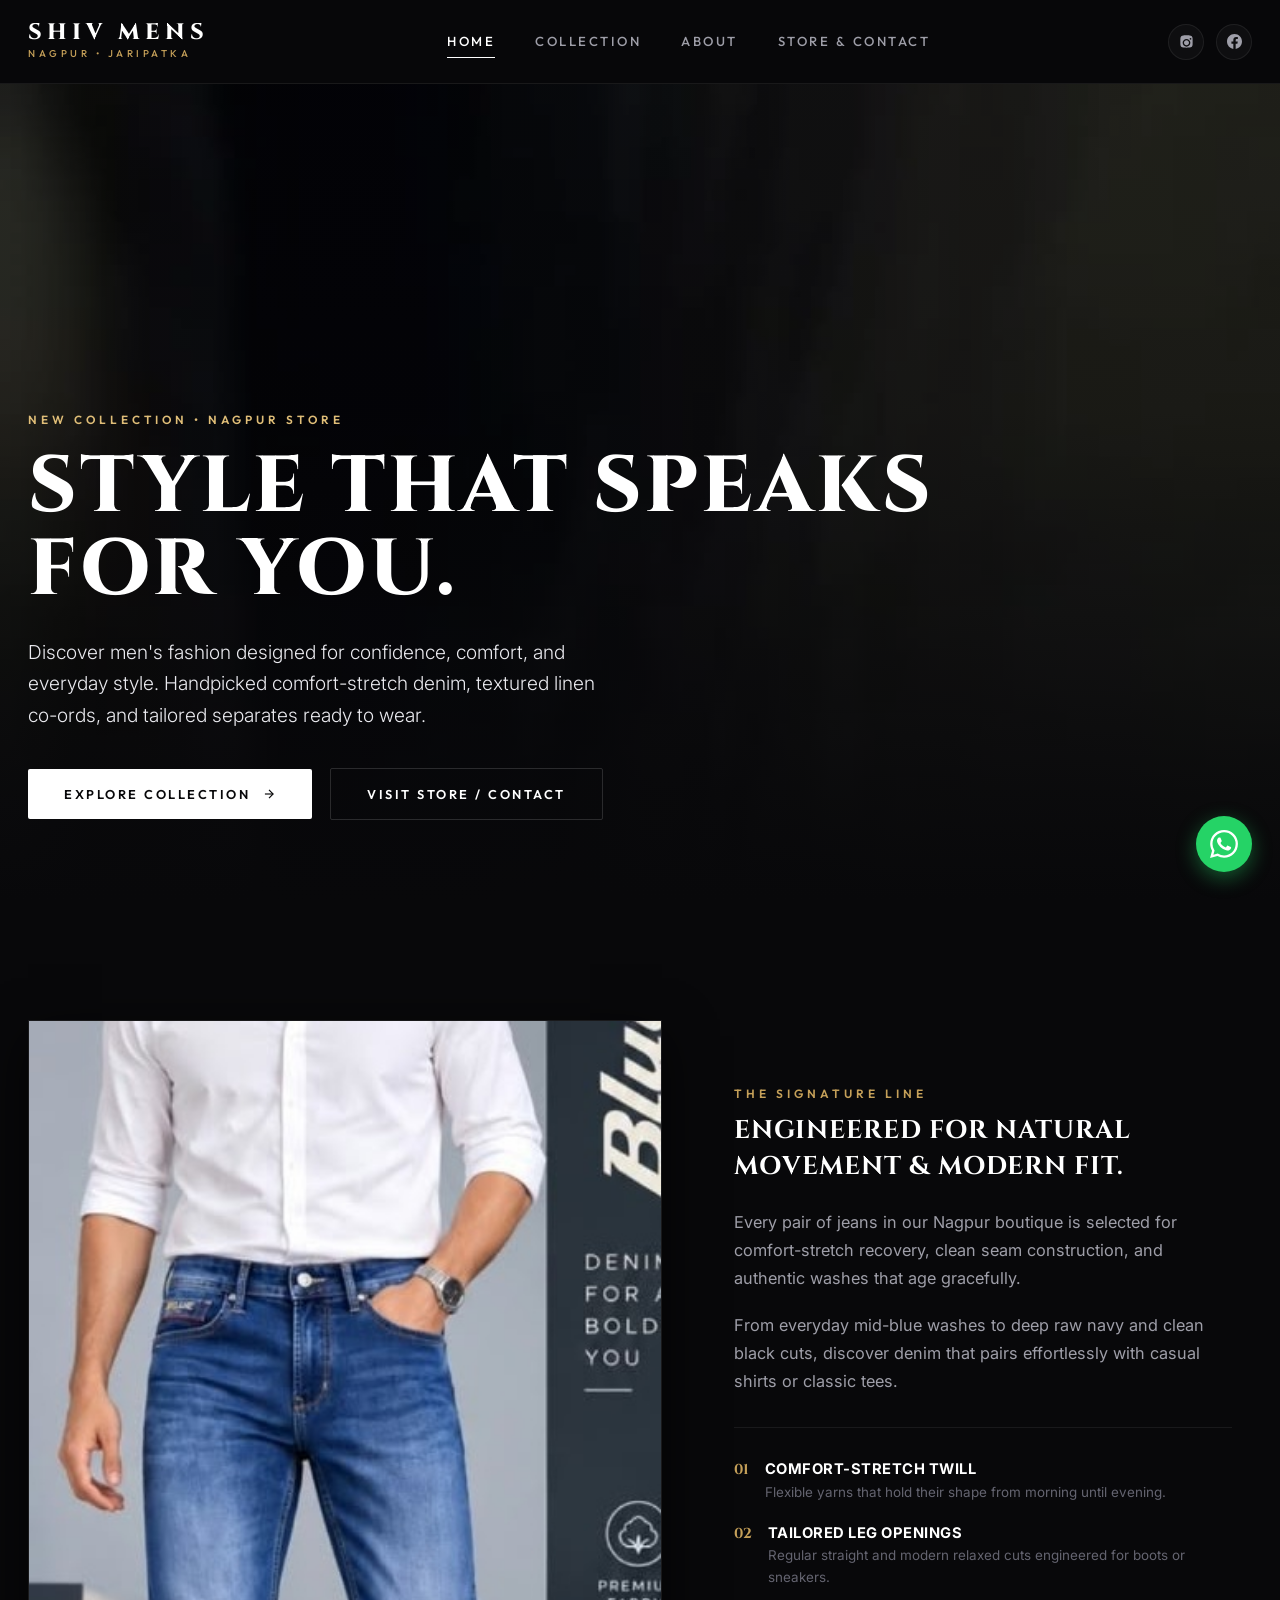
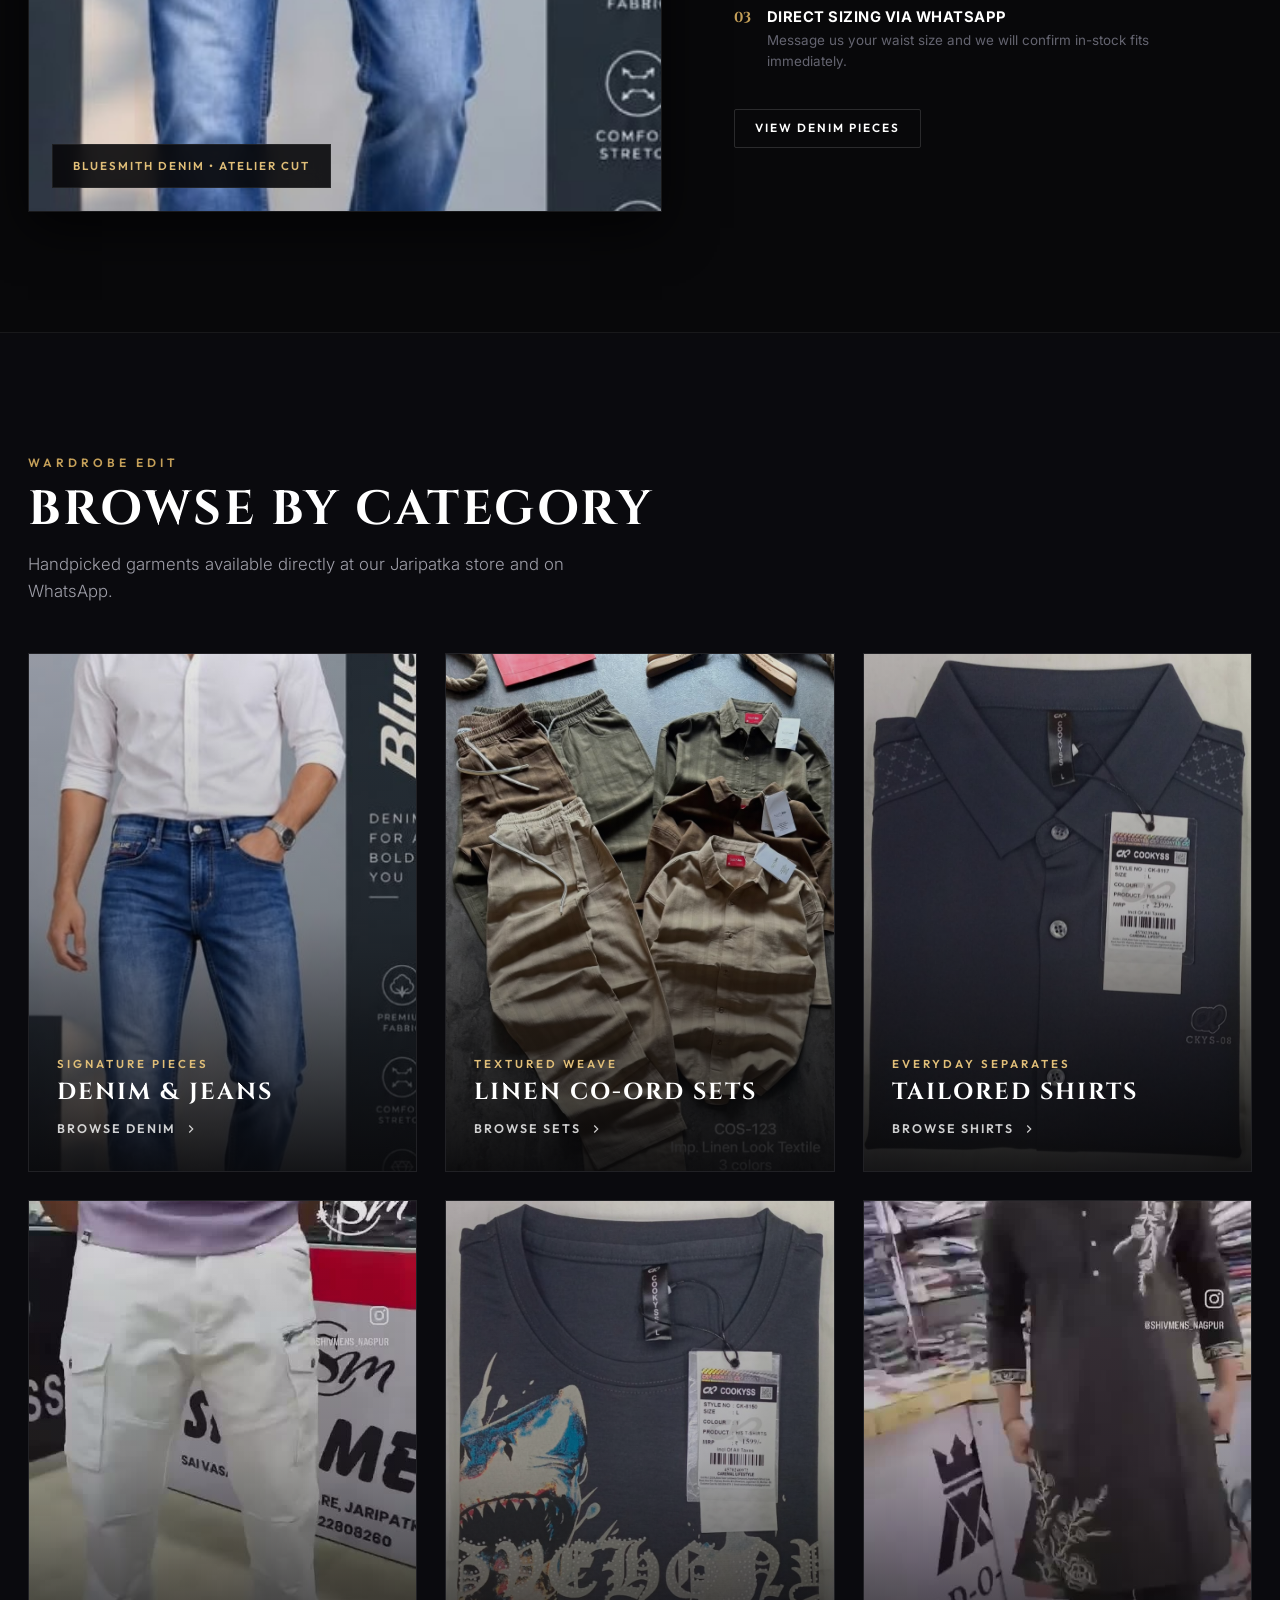
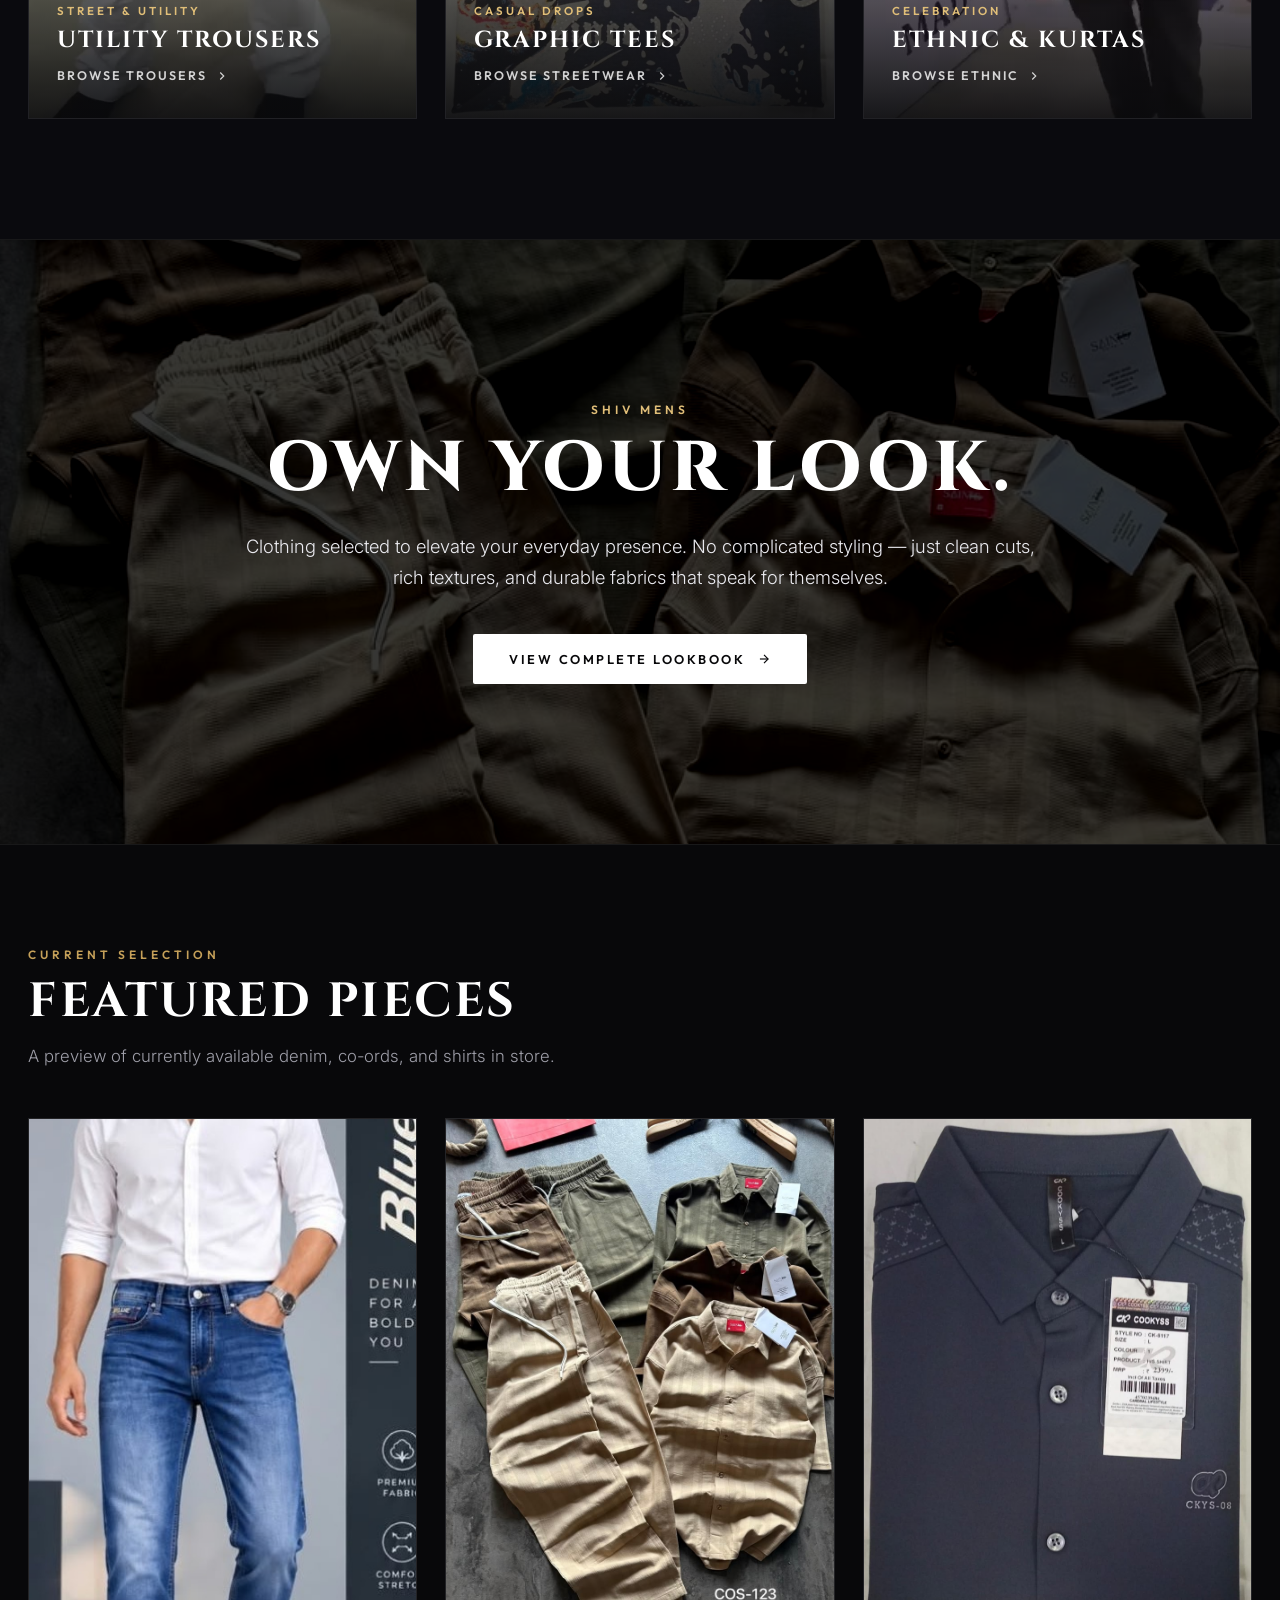
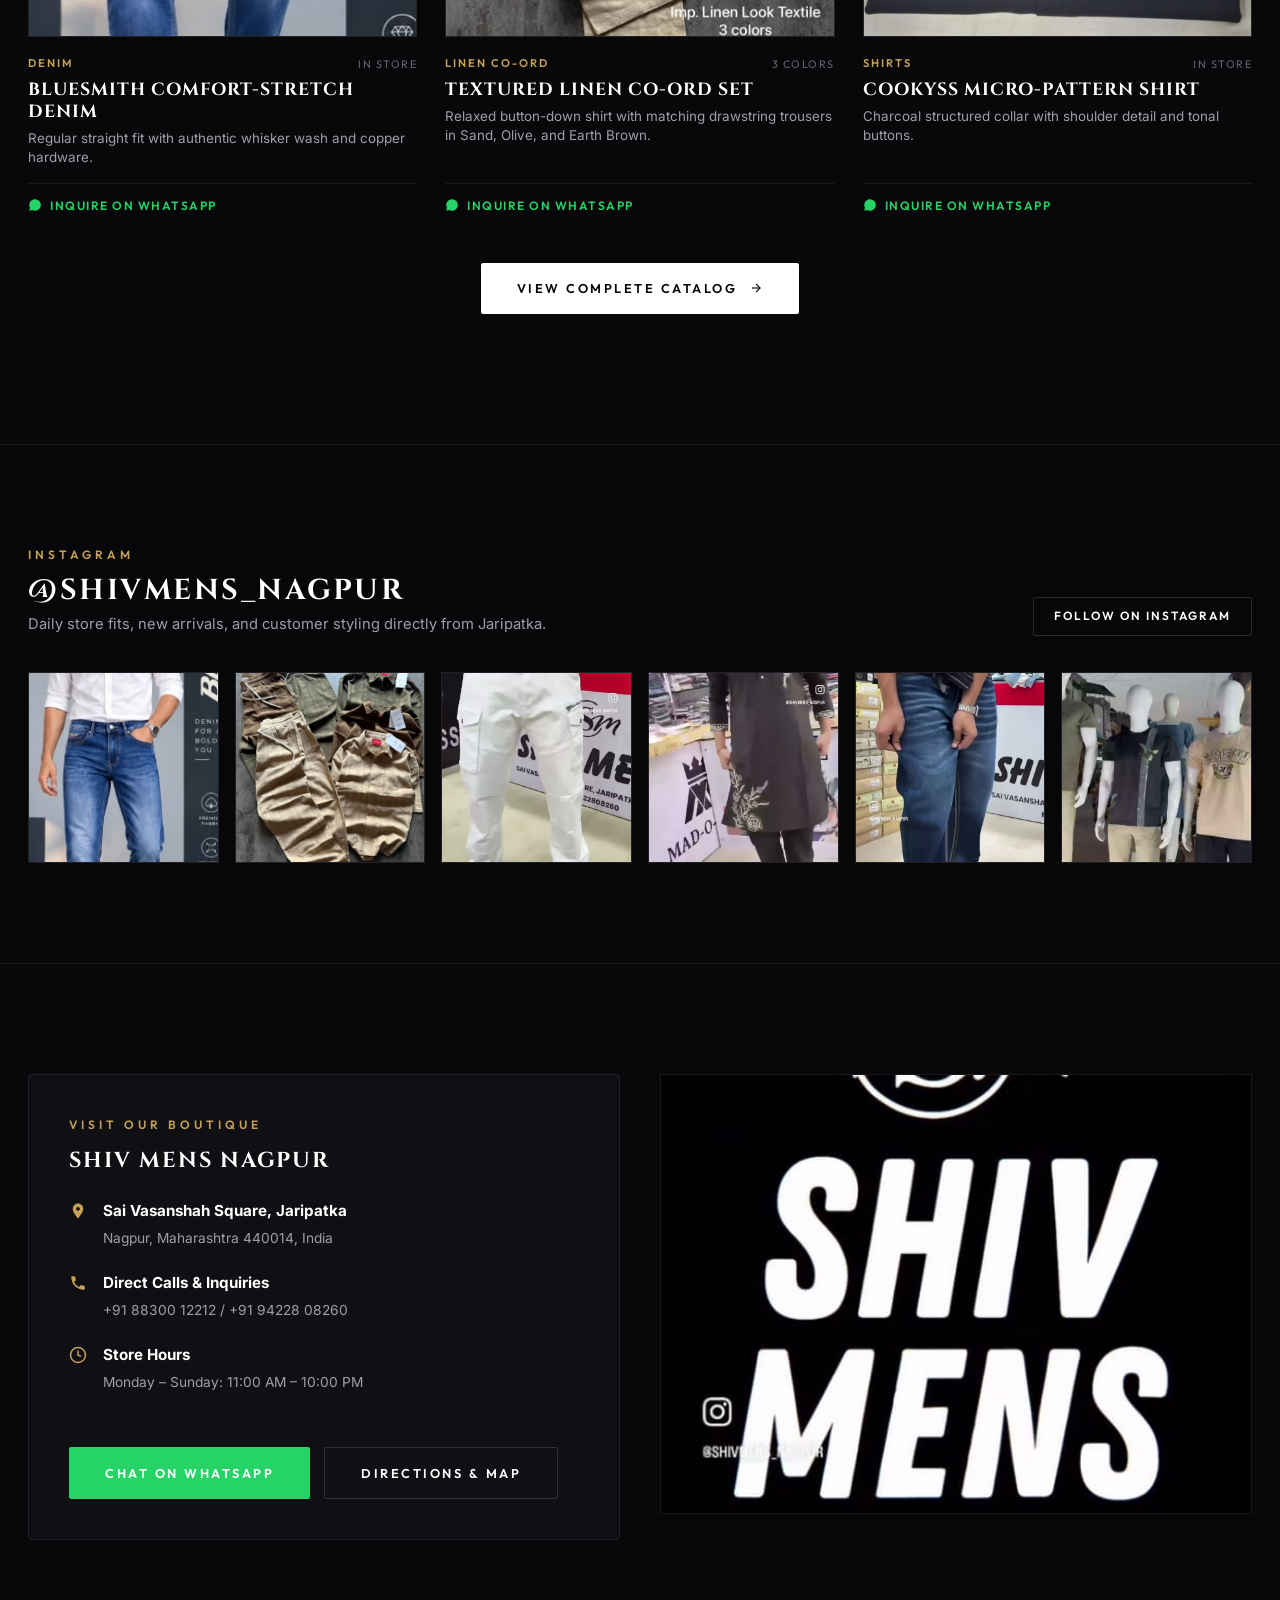
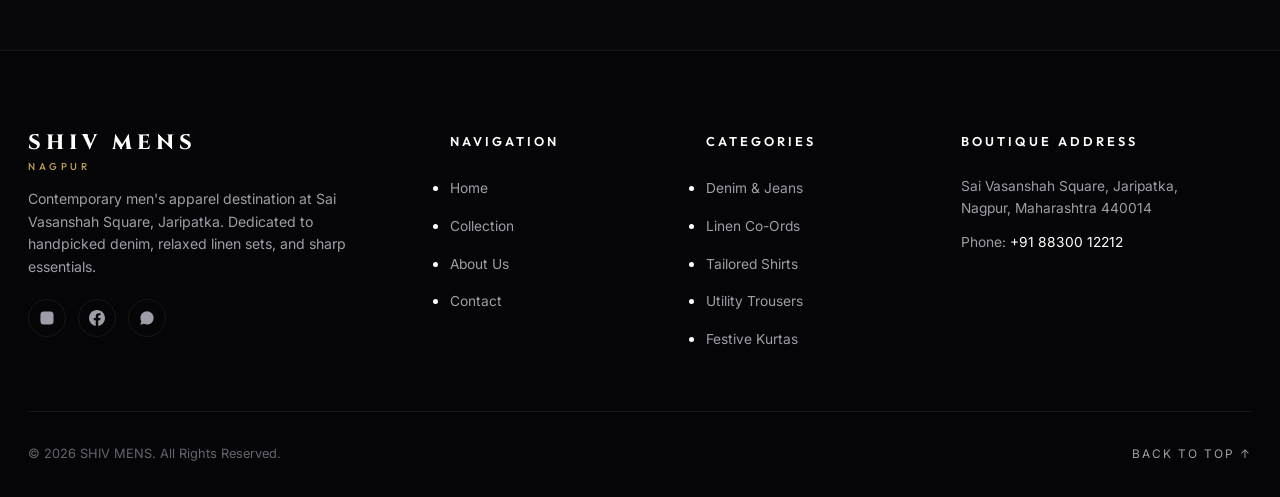
==== index.html @ e9992059 "feat: complete production website for SHIV MENS with clean responsive layout and media assets" ====
<!DOCTYPE html>
<html lang="en">
<head>
  <meta charset="UTF-8">
  <meta name="viewport" content="width=device-width, initial-scale=1.0">
  <title>SHIV MENS — Men's Fashion & Denim | Nagpur</title>
  <meta name="description" content="Contemporary men's fashion boutique in Nagpur. Premium stretch denim, imported linen co-ords, tailored shirts, and festive wear. Located at Sai Vasanshah Square, Jaripatka.">
  
  <meta property="og:type" content="website">
  <meta property="og:title" content="SHIV MENS — Men's Fashion & Denim">
  <meta property="og:description" content="Contemporary men's fashion in Nagpur. Handpicked denim, linen sets, and shirts.">
  <meta property="og:image" content="assets/images/editorial/denim-poster-classic.jpg">
  
  <link rel="icon" type="image/svg+xml" href="assets/brand/favicon.svg">
  <link rel="stylesheet" href="css/style.css">
  <link rel="stylesheet" href="css/responsive.css">
</head>
<body>

  <!-- Sticky Header (Announcement Bar Removed) -->
  <header class="site-header" id="siteHeader">
    <div class="container nav-wrapper">
      
      <!-- Brand Wordmark -->
      <a href="index.html" class="brand-logo" aria-label="SHIV MENS Homepage">
        <span class="brand-name">SHIV MENS</span>
        <span class="brand-sub">NAGPUR • JARIPATKA</span>
      </a>

      <!-- Desktop Navigation -->
      <nav class="main-nav" aria-label="Primary Navigation">
        <a href="index.html" class="nav-link active">Home</a>
        <a href="collection.html" class="nav-link">Collection</a>
        <a href="about.html" class="nav-link">About</a>
        <a href="contact.html" class="nav-link">Store & Contact</a>
      </nav>

      <!-- Header Actions (Social Icons) -->
      <div class="header-actions">
        <a href="https://www.instagram.com/shivmens_nagpur" target="_blank" rel="noopener noreferrer" class="header-social-icon js-instagram-link" aria-label="Instagram" title="Instagram">
          <svg viewBox="0 0 24 24" fill="currentColor"><path d="M12 2.163c3.204 0 3.584.012 4.85.07 3.252.148 4.771 1.691 4.919 4.919.058 1.265.069 1.645.069 4.849 0 3.205-.012 3.584-.069 4.849-.149 3.225-1.664 4.771-4.919 4.919-1.266.058-1.644.07-4.85.07-3.204 0-3.584-.012-4.849-.07-3.26-.149-4.771-1.699-4.919-4.92-.058-1.265-.07-1.644-.07-4.849 0-3.204.013-3.583.07-4.849.149-3.227 1.664-4.771 4.919-4.919 1.266-.057 1.645-.069 4.849-.069zm0 5.838c-3.403 0-6.162 2.759-6.162 6.162s2.759 6.163 6.162 6.163 6.162-2.759 6.162-6.163c0-3.403-2.759-6.162-6.162-6.162zm0 10.162c-2.209 0-4-1.79-4-4 0-2.209 1.791-4 4-4s4 1.791 4 4c0 2.21-1.791 4-4 4zm6.406-11.845c-.796 0-1.441.645-1.441 1.44s.645 1.44 1.441 1.44c.795 0 1.439-.645 1.439-1.44s-.644-1.44-1.439-1.44z"/></svg>
        </a>
        <a href="https://www.facebook.com/shivmens_nagpur" target="_blank" rel="noopener noreferrer" class="header-social-icon js-facebook-link" aria-label="Facebook" title="Facebook">
          <svg viewBox="0 0 24 24" fill="currentColor"><path d="M24 12.073c0-6.627-5.373-12-12-12s-12 5.373-12 12c0 5.99 4.388 10.954 10.125 11.854v-8.385H7.078v-3.47h3.047V9.43c0-3.007 1.792-4.669 4.533-4.669 1.312 0 2.686.235 2.686.235v2.953H15.83c-1.491 0-1.956.925-1.956 1.874v2.25h3.328l-.532 3.47h-2.796v8.385C19.612 23.027 24 18.062 24 12.073z"/></svg>
        </a>

        <!-- Mobile Menu Button -->
        <button class="mobile-nav-toggle" aria-label="Open Navigation">
          <svg viewBox="0 0 24 24" fill="none" stroke="currentColor" stroke-width="2"><line x1="3" y1="12" x2="21" y2="12"></line><line x1="3" y1="6" x2="21" y2="6"></line><line x1="3" y1="18" x2="21" y2="18"></line></svg>
        </button>
      </div>

    </div>
  </header>

  <!-- Mobile Drawer -->
  <aside class="mobile-drawer" id="mobileDrawer">
    <div class="mobile-drawer-header">
      <div>
        <span class="brand-name" style="font-size: 1.25rem;">SHIV MENS</span>
        <span class="brand-sub" style="display: block; font-size: 0.6rem;">NAGPUR</span>
      </div>
      <button class="drawer-close-btn" aria-label="Close Navigation">
        <svg viewBox="0 0 24 24" fill="none" stroke="currentColor" stroke-width="2"><line x1="18" y1="6" x2="6" y2="18"></line><line x1="6" y1="6" x2="18" y2="18"></line></svg>
      </button>
    </div>
    <nav class="mobile-drawer-nav">
      <a href="index.html" class="mobile-nav-item active">Home</a>
      <a href="collection.html" class="mobile-nav-item">Collection</a>
      <a href="about.html" class="mobile-nav-item">About</a>
      <a href="contact.html" class="mobile-nav-item">Store & Contact</a>
    </nav>
    <div class="mobile-drawer-footer">
      <p><strong>Sai Vasanshah Square, Jaripatka</strong></p>
      <p>Nagpur, Maharashtra 440014</p>
      <p>Direct: +91 88300 12212</p>
    </div>
  </aside>
  <div class="drawer-backdrop"></div>

  <main id="mainContent">

    <!-- Hero Section -->
    <section class="hero-editorial" aria-label="Hero Showcase">
      <div class="hero-media-wrap">
        <video class="hero-video-elem" autoplay muted loop playsinline poster="assets/images/hero/hero-bg-poster.jpg">
          <source src="assets/videos/hero-bg.mp4" type="video/mp4">
        </video>
        <div class="hero-scrim"></div>
      </div>

      <div class="container hero-editorial-body">
        <span class="hero-season-tag">NEW COLLECTION • NAGPUR STORE</span>
        <h1 class="hero-main-title">
          STYLE THAT SPEAKS FOR YOU.
        </h1>
        <p class="hero-description">
          Discover men's fashion designed for confidence, comfort, and everyday style. Handpicked comfort-stretch denim, textured linen co-ords, and tailored separates ready to wear.
        </p>

        <div class="hero-actions-row">
          <a href="collection.html" class="btn btn-solid">
            <span>EXPLORE COLLECTION</span>
            <svg viewBox="0 0 24 24" fill="none" stroke="currentColor" stroke-width="2" style="width: 14px; height: 14px;"><line x1="5" y1="12" x2="19" y2="12"></line><polyline points="12 5 19 12 12 19"></polyline></svg>
          </a>
          <a href="contact.html" class="btn btn-outline">
            <span>VISIT STORE / CONTACT</span>
          </a>
        </div>
      </div>
    </section>

    <!-- Editorial Spread: The Linen & Denim Edit -->
    <section class="editorial-spread" aria-label="Editorial Showcase">
      <div class="container">
        <div class="spread-layout">
          
          <div class="spread-image-group">
            <img src="assets/images/hero/hero-model-denim.jpg" alt="Bluesmith Washed Denim Model Shoot" class="spread-main-img" loading="lazy">
            <div class="spread-float-label">
              BLUESMITH DENIM • ATELIER CUT
            </div>
          </div>

          <div class="spread-content">
            <span class="eyebrow">THE SIGNATURE LINE</span>
            <h2 class="spread-quote">
              ENGINEERED FOR NATURAL MOVEMENT & MODERN FIT.
            </h2>
            <p class="spread-text">
              Every pair of jeans in our Nagpur boutique is selected for comfort-stretch recovery, clean seam construction, and authentic washes that age gracefully.
            </p>
            <p class="spread-text">
              From everyday mid-blue washes to deep raw navy and clean black cuts, discover denim that pairs effortlessly with casual shirts or classic tees.
            </p>

            <div class="spread-specs-list">
              <div class="spread-spec">
                <span class="spec-no">01</span>
                <div class="spec-info">
                  <strong>COMFORT-STRETCH TWILL</strong>
                  <p>Flexible yarns that hold their shape from morning until evening.</p>
                </div>
              </div>
              <div class="spread-spec">
                <span class="spec-no">02</span>
                <div class="spec-info">
                  <strong>TAILORED LEG OPENINGS</strong>
                  <p>Regular straight and modern relaxed cuts engineered for boots or sneakers.</p>
                </div>
              </div>
              <div class="spread-spec">
                <span class="spec-no">03</span>
                <div class="spec-info">
                  <strong>DIRECT SIZING VIA WHATSAPP</strong>
                  <p>Message us your waist size and we will confirm in-stock fits immediately.</p>
                </div>
              </div>
            </div>

            <div style="margin-top: 36px;">
              <a href="collection.html?category=denim" class="btn btn-outline btn-sm">
                <span>VIEW DENIM PIECES</span>
              </a>
            </div>
          </div>

        </div>
      </div>
    </section>

    <!-- Categories Lookbook -->
    <section class="categories-lookbook" aria-label="Product Categories">
      <div class="container">
        <div class="section-meta">
          <span class="eyebrow">WARDROBE EDIT</span>
          <h2 class="heading-lg">BROWSE BY CATEGORY</h2>
          <p class="subhead">
            Handpicked garments available directly at our Jaripatka store and on WhatsApp.
          </p>
        </div>

        <div class="categories-masonry">
          
          <!-- Category 1: Denim -->
          <a href="collection.html?category=denim" class="category-tile">
            <img src="assets/images/collection/denim-classic-front.jpg" alt="Men's Denim & Jeans" loading="lazy">
            <div class="category-tile-scrim">
              <span class="category-label-sub">SIGNATURE PIECES</span>
              <h3 class="category-label-main">Denim & Jeans</h3>
              <span class="category-link-cta">
                <span>Browse Denim</span>
                <svg viewBox="0 0 24 24" fill="none" stroke="currentColor" stroke-width="2"><polyline points="9 18 15 12 9 6"></polyline></svg>
              </span>
            </div>
          </a>

          <!-- Category 2: Linen Sets -->
          <a href="collection.html?category=linen" class="category-tile">
            <img src="assets/images/collection/linen-co-ord-sets.jpg" alt="Linen Co-Ord Sets" loading="lazy">
            <div class="category-tile-scrim">
              <span class="category-label-sub">TEXTURED WEAVE</span>
              <h3 class="category-label-main">Linen Co-Ord Sets</h3>
              <span class="category-link-cta">
                <span>Browse Sets</span>
                <svg viewBox="0 0 24 24" fill="none" stroke="currentColor" stroke-width="2"><polyline points="9 18 15 12 9 6"></polyline></svg>
              </span>
            </div>
          </a>

          <!-- Category 3: Tailored Shirts -->
          <a href="collection.html?category=shirts" class="category-tile">
            <img src="assets/images/collection/premium-textured-shirt.jpg" alt="Tailored Shirts" loading="lazy">
            <div class="category-tile-scrim">
              <span class="category-label-sub">EVERYDAY SEPARATES</span>
              <h3 class="category-label-main">Tailored Shirts</h3>
              <span class="category-link-cta">
                <span>Browse Shirts</span>
                <svg viewBox="0 0 24 24" fill="none" stroke="currentColor" stroke-width="2"><polyline points="9 18 15 12 9 6"></polyline></svg>
              </span>
            </div>
          </a>

          <!-- Category 4: Utility Trousers -->
          <a href="collection.html?category=trousers" class="category-tile">
            <img src="assets/images/collection/cargo-utility-white.jpg" alt="Utility Trousers and Cargo Pants" loading="lazy">
            <div class="category-tile-scrim">
              <span class="category-label-sub">STREET & UTILITY</span>
              <h3 class="category-label-main">Utility Trousers</h3>
              <span class="category-link-cta">
                <span>Browse Trousers</span>
                <svg viewBox="0 0 24 24" fill="none" stroke="currentColor" stroke-width="2"><polyline points="9 18 15 12 9 6"></polyline></svg>
              </span>
            </div>
          </a>

          <!-- Category 5: Streetwear Graphic Tees -->
          <a href="collection.html?category=shirts" class="category-tile">
            <img src="assets/images/collection/streetwear-shark-tshirt.jpg" alt="Graphic Tees and Casual Tops" loading="lazy">
            <div class="category-tile-scrim">
              <span class="category-label-sub">CASUAL DROPS</span>
              <h3 class="category-label-main">Graphic Tees</h3>
              <span class="category-link-cta">
                <span>Browse Streetwear</span>
                <svg viewBox="0 0 24 24" fill="none" stroke="currentColor" stroke-width="2"><polyline points="9 18 15 12 9 6"></polyline></svg>
              </span>
            </div>
          </a>

          <!-- Category 6: Festive Kurtas -->
          <a href="collection.html?category=ethnic" class="category-tile">
            <img src="assets/images/collection/ethnic-embroidered-black-kurta.jpg" alt="Ethnic Kurta Sets" loading="lazy">
            <div class="category-tile-scrim">
              <span class="category-label-sub">CELEBRATION</span>
              <h3 class="category-label-main">Ethnic & Kurtas</h3>
              <span class="category-link-cta">
                <span>Browse Ethnic</span>
                <svg viewBox="0 0 24 24" fill="none" stroke="currentColor" stroke-width="2"><polyline points="9 18 15 12 9 6"></polyline></svg>
              </span>
            </div>
          </a>

        </div>
      </div>
    </section>

    <!-- Visual Editorial Banner -->
    <section class="editorial-full-banner" aria-label="Brand Philosophy">
      <div class="full-banner-bg"></div>
      <div class="container">
        <div class="full-banner-body">
          <span class="eyebrow" style="color: var(--accent-tan-light);">SHIV MENS</span>
          <h2 class="full-banner-title">OWN YOUR LOOK.</h2>
          <p class="full-banner-text">
            Clothing selected to elevate your everyday presence. No complicated styling — just clean cuts, rich textures, and durable fabrics that speak for themselves.
          </p>
          <a href="collection.html" class="btn btn-solid">
            <span>VIEW COMPLETE LOOKBOOK</span>
            <svg viewBox="0 0 24 24" fill="none" stroke="currentColor" stroke-width="2" style="width: 14px; height: 14px;"><line x1="5" y1="12" x2="19" y2="12"></line><polyline points="12 5 19 12 12 19"></polyline></svg>
          </a>
        </div>
      </div>
    </section>

    <!-- Lookbook Preview Grid -->
    <section class="catalog-section" aria-label="Curated Pieces Preview">
      <div class="container">
        <div class="section-meta">
          <span class="eyebrow">CURRENT SELECTION</span>
          <h2 class="heading-lg">FEATURED PIECES</h2>
          <p class="subhead">
            A preview of currently available denim, co-ords, and shirts in store.
          </p>
        </div>

        <div class="catalog-masonry" style="margin-bottom: 48px;">
          
          <!-- Piece 1 -->
          <article class="lookbook-item">
            <div class="lookbook-img-frame">
              <img src="assets/images/collection/denim-classic-front.jpg" alt="Bluesmith Washed Denim" class="lookbook-img" loading="lazy">
            </div>
            <div class="lookbook-caption">
              <div class="lookbook-meta-line">
                <span class="lookbook-category-tag">DENIM</span>
                <span class="lookbook-status-tag">IN STORE</span>
              </div>
              <h3 class="lookbook-title">Bluesmith Comfort-Stretch Denim</h3>
              <p class="lookbook-fit-text">Regular straight fit with authentic whisker wash and copper hardware.</p>
              <div class="lookbook-action-row">
                <a href="https://wa.me/918830012212?text=Hi%20SHIV%20MENS%2C%20I%20am%20inquiring%20about%20the%20Bluesmith%20Comfort-Stretch%20Denim." target="_blank" rel="noopener noreferrer" class="lookbook-wa-link js-whatsapp-link" data-wa-message="Hi SHIV MENS, I am inquiring about the Bluesmith Comfort-Stretch Denim.">
                  <svg viewBox="0 0 24 24" fill="currentColor"><path d="M12.04 2c-5.46 0-9.91 4.45-9.91 9.91 0 1.75.46 3.45 1.32 4.95L2.05 22l5.25-1.38c1.45.79 3.08 1.21 4.74 1.21 5.46 0 9.91-4.45 9.91-9.91 0-2.65-1.03-5.14-2.9-7.01A9.82 9.82 0 0 0 12.04 2zm4.51 11.64c-.25-.13-1.47-.72-1.7-.81-.23-.08-.39-.13-.56.13-.17.25-.64.81-.79.97-.14.17-.29.19-.54.06-.25-.13-1.07-.39-2.03-1.25-.75-.67-1.26-1.5-1.41-1.75-.15-.25-.02-.39.11-.51.11-.11.25-.29.38-.44.13-.14.17-.25.25-.42.08-.17.04-.31-.02-.44-.06-.13-.56-1.35-.77-1.85-.2-.49-.41-.42-.56-.43h-.48c-.17 0-.44.06-.67.31-.23.25-.87.85-.87 2.08s.89 2.41 1.01 2.58c.13.17 1.76 2.68 4.26 3.76.6.26 1.06.41 1.42.53.6.19 1.15.16 1.58.1.48-.07 1.47-.6 1.68-1.18.21-.58.21-1.07.15-1.18-.06-.11-.22-.17-.47-.3z"/></svg>
                  <span>Inquire on WhatsApp</span>
                </a>
              </div>
            </div>
          </article>

          <!-- Piece 2 -->
          <article class="lookbook-item">
            <div class="lookbook-img-frame">
              <img src="assets/images/collection/linen-co-ord-sets.jpg" alt="Textured Linen Co-ord Set" class="lookbook-img" loading="lazy">
            </div>
            <div class="lookbook-caption">
              <div class="lookbook-meta-line">
                <span class="lookbook-category-tag">LINEN CO-ORD</span>
                <span class="lookbook-status-tag">3 COLORS</span>
              </div>
              <h3 class="lookbook-title">Textured Linen Co-Ord Set</h3>
              <p class="lookbook-fit-text">Relaxed button-down shirt with matching drawstring trousers in Sand, Olive, and Earth Brown.</p>
              <div class="lookbook-action-row">
                <a href="https://wa.me/918830012212?text=Hi%20SHIV%20MENS%2C%20I%20am%20inquiring%20about%20the%20Textured%20Linen%20Co-Ord%20Set." target="_blank" rel="noopener noreferrer" class="lookbook-wa-link js-whatsapp-link" data-wa-message="Hi SHIV MENS, I am inquiring about the Textured Linen Co-Ord Set.">
                  <svg viewBox="0 0 24 24" fill="currentColor"><path d="M12.04 2c-5.46 0-9.91 4.45-9.91 9.91 0 1.75.46 3.45 1.32 4.95L2.05 22l5.25-1.38c1.45.79 3.08 1.21 4.74 1.21 5.46 0 9.91-4.45 9.91-9.91 0-2.65-1.03-5.14-2.9-7.01A9.82 9.82 0 0 0 12.04 2zm4.51 11.64c-.25-.13-1.47-.72-1.7-.81-.23-.08-.39-.13-.56.13-.17.25-.64.81-.79.97-.14.17-.29.19-.54.06-.25-.13-1.07-.39-2.03-1.25-.75-.67-1.26-1.5-1.41-1.75-.15-.25-.02-.39.11-.51.11-.11.25-.29.38-.44.13-.14.17-.25.25-.42.08-.17.04-.31-.02-.44-.06-.13-.56-1.35-.77-1.85-.2-.49-.41-.42-.56-.43h-.48c-.17 0-.44.06-.67.31-.23.25-.87.85-.87 2.08s.89 2.41 1.01 2.58c.13.17 1.76 2.68 4.26 3.76.6.26 1.06.41 1.42.53.6.19 1.15.16 1.58.1.48-.07 1.47-.6 1.68-1.18.21-.58.21-1.07.15-1.18-.06-.11-.22-.17-.47-.3z"/></svg>
                  <span>Inquire on WhatsApp</span>
                </a>
              </div>
            </div>
          </article>

          <!-- Piece 3 -->
          <article class="lookbook-item">
            <div class="lookbook-img-frame">
              <img src="assets/images/collection/premium-textured-shirt.jpg" alt="Tailored Dark Shirt" class="lookbook-img" loading="lazy">
            </div>
            <div class="lookbook-caption">
              <div class="lookbook-meta-line">
                <span class="lookbook-category-tag">SHIRTS</span>
                <span class="lookbook-status-tag">IN STORE</span>
              </div>
              <h3 class="lookbook-title">Cookyss Micro-Pattern Shirt</h3>
              <p class="lookbook-fit-text">Charcoal structured collar with shoulder detail and tonal buttons.</p>
              <div class="lookbook-action-row">
                <a href="https://wa.me/918830012212?text=Hi%20SHIV%20MENS%2C%20I%20am%20inquiring%20about%20the%20Cookyss%20Micro-Pattern%20Shirt." target="_blank" rel="noopener noreferrer" class="lookbook-wa-link js-whatsapp-link" data-wa-message="Hi SHIV MENS, I am inquiring about the Cookyss Micro-Pattern Shirt.">
                  <svg viewBox="0 0 24 24" fill="currentColor"><path d="M12.04 2c-5.46 0-9.91 4.45-9.91 9.91 0 1.75.46 3.45 1.32 4.95L2.05 22l5.25-1.38c1.45.79 3.08 1.21 4.74 1.21 5.46 0 9.91-4.45 9.91-9.91 0-2.65-1.03-5.14-2.9-7.01A9.82 9.82 0 0 0 12.04 2zm4.51 11.64c-.25-.13-1.47-.72-1.7-.81-.23-.08-.39-.13-.56.13-.17.25-.64.81-.79.97-.14.17-.29.19-.54.06-.25-.13-1.07-.39-2.03-1.25-.75-.67-1.26-1.5-1.41-1.75-.15-.25-.02-.39.11-.51.11-.11.25-.29.38-.44.13-.14.17-.25.25-.42.08-.17.04-.31-.02-.44-.06-.13-.56-1.35-.77-1.85-.2-.49-.41-.42-.56-.43h-.48c-.17 0-.44.06-.67.31-.23.25-.87.85-.87 2.08s.89 2.41 1.01 2.58c.13.17 1.76 2.68 4.26 3.76.6.26 1.06.41 1.42.53.6.19 1.15.16 1.58.1.48-.07 1.47-.6 1.68-1.18.21-.58.21-1.07.15-1.18-.06-.11-.22-.17-.47-.3z"/></svg>
                  <span>Inquire on WhatsApp</span>
                </a>
              </div>
            </div>
          </article>

        </div>

        <div style="text-align: center;">
          <a href="collection.html" class="btn btn-solid">
            <span>VIEW COMPLETE CATALOG</span>
            <svg viewBox="0 0 24 24" fill="none" stroke="currentColor" stroke-width="2" style="width: 14px; height: 14px;"><line x1="5" y1="12" x2="19" y2="12"></line><polyline points="12 5 19 12 12 19"></polyline></svg>
          </a>
        </div>
      </div>
    </section>

    <!-- Social Instagram Lookbook -->
    <section class="social-editorial" aria-label="Social Lookbook">
      <div class="container">
        
        <div class="social-top-row">
          <div>
            <span class="eyebrow">INSTAGRAM</span>
            <h2 class="heading-lg" style="font-size: 1.8rem;">@SHIVMENS_NAGPUR</h2>
            <p style="color: var(--text-secondary); font-size: 0.92rem; margin-top: 6px;">
              Daily store fits, new arrivals, and customer styling directly from Jaripatka.
            </p>
          </div>
          <div>
            <a href="https://www.instagram.com/shivmens_nagpur" target="_blank" rel="noopener noreferrer" class="btn btn-outline btn-sm js-instagram-link">
              <span>FOLLOW ON INSTAGRAM</span>
            </a>
          </div>
        </div>

        <div class="social-feed-strip">
          <a href="https://www.instagram.com/shivmens_nagpur" target="_blank" rel="noopener noreferrer" class="social-post-card js-instagram-link">
            <img src="assets/images/social/social-bluesmith-denim.jpg" alt="Bluesmith Denim Look" loading="lazy">
            <div class="social-post-hover">
              <svg viewBox="0 0 24 24" fill="currentColor"><path d="M12 2.163c3.204 0 3.584.012 4.85.07 3.252.148 4.771 1.691 4.919 4.919.058 1.265.069 1.645.069 4.849 0 3.205-.012 3.584-.069 4.849-.149 3.225-1.664 4.771-4.919 4.919-1.266.058-1.644.07-4.85.07-3.204 0-3.584-.012-4.849-.07-3.26-.149-4.771-1.699-4.919-4.92-.058-1.265-.07-1.644-.07-4.849 0-3.204.013-3.583.07-4.849.149-3.227 1.664-4.771 4.919-4.919 1.266-.057 1.645-.069 4.849-.069z"/></svg>
              <span>View Post</span>
            </div>
          </a>

          <a href="https://www.instagram.com/shivmens_nagpur" target="_blank" rel="noopener noreferrer" class="social-post-card js-instagram-link">
            <img src="assets/images/social/social-linen-set.jpg" alt="Linen Flatlay" loading="lazy">
            <div class="social-post-hover">
              <svg viewBox="0 0 24 24" fill="currentColor"><path d="M12 2.163c3.204 0 3.584.012 4.85.07 3.252.148 4.771 1.691 4.919 4.919.058 1.265.069 1.645.069 4.849 0 3.205-.012 3.584-.069 4.849-.149 3.225-1.664 4.771-4.919 4.919-1.266.058-1.644.07-4.85.07-3.204 0-3.584-.012-4.849-.07-3.26-.149-4.771-1.699-4.919-4.92-.058-1.265-.07-1.644-.07-4.849 0-3.204.013-3.583.07-4.849.149-3.227 1.664-4.771 4.919-4.919 1.266-.057 1.645-.069 4.849-.069z"/></svg>
              <span>View Post</span>
            </div>
          </a>

          <a href="https://www.instagram.com/shivmens_nagpur" target="_blank" rel="noopener noreferrer" class="social-post-card js-instagram-link">
            <img src="assets/images/social/social-cargo-pants.jpg" alt="White Cargo Trousers" loading="lazy">
            <div class="social-post-hover">
              <svg viewBox="0 0 24 24" fill="currentColor"><path d="M12 2.163c3.204 0 3.584.012 4.85.07 3.252.148 4.771 1.691 4.919 4.919.058 1.265.069 1.645.069 4.849 0 3.205-.012 3.584-.069 4.849-.149 3.225-1.664 4.771-4.919 4.919-1.266.058-1.644.07-4.85.07-3.204 0-3.584-.012-4.849-.07-3.26-.149-4.771-1.699-4.919-4.92-.058-1.265-.07-1.644-.07-4.849 0-3.204.013-3.583.07-4.849.149-3.227 1.664-4.771 4.919-4.919 1.266-.057 1.645-.069 4.849-.069z"/></svg>
              <span>View Post</span>
            </div>
          </a>

          <a href="https://www.instagram.com/shivmens_nagpur" target="_blank" rel="noopener noreferrer" class="social-post-card js-instagram-link">
            <img src="assets/images/social/social-black-kurta.jpg" alt="Festive Black Kurta" loading="lazy">
            <div class="social-post-hover">
              <svg viewBox="0 0 24 24" fill="currentColor"><path d="M12 2.163c3.204 0 3.584.012 4.85.07 3.252.148 4.771 1.691 4.919 4.919.058 1.265.069 1.645.069 4.849 0 3.205-.012 3.584-.069 4.849-.149 3.225-1.664 4.771-4.919 4.919-1.266.058-1.644.07-4.85.07-3.204 0-3.584-.012-4.849-.07-3.26-.149-4.771-1.699-4.919-4.92-.058-1.265-.07-1.644-.07-4.849 0-3.204.013-3.583.07-4.849.149-3.227 1.664-4.771 4.919-4.919 1.266-.057 1.645-.069 4.849-.069z"/></svg>
              <span>View Post</span>
            </div>
          </a>

          <a href="https://www.instagram.com/shivmens_nagpur" target="_blank" rel="noopener noreferrer" class="social-post-card js-instagram-link">
            <img src="assets/images/social/social-denim-fit.jpg" alt="Relaxed Denim Fit" loading="lazy">
            <div class="social-post-hover">
              <svg viewBox="0 0 24 24" fill="currentColor"><path d="M12 2.163c3.204 0 3.584.012 4.85.07 3.252.148 4.771 1.691 4.919 4.919.058 1.265.069 1.645.069 4.849 0 3.205-.012 3.584-.069 4.849-.149 3.225-1.664 4.771-4.919 4.919-1.266.058-1.644.07-4.85.07-3.204 0-3.584-.012-4.849-.07-3.26-.149-4.771-1.699-4.919-4.92-.058-1.265-.07-1.644-.07-4.849 0-3.204.013-3.583.07-4.849.149-3.227 1.664-4.771 4.919-4.919 1.266-.057 1.645-.069 4.849-.069z"/></svg>
              <span>View Post</span>
            </div>
          </a>

          <a href="https://www.instagram.com/shivmens_nagpur" target="_blank" rel="noopener noreferrer" class="social-post-card js-instagram-link">
            <img src="assets/images/social/social-mannequin-street.jpg" alt="Mannequin Street Showcase" loading="lazy">
            <div class="social-post-hover">
              <svg viewBox="0 0 24 24" fill="currentColor"><path d="M12 2.163c3.204 0 3.584.012 4.85.07 3.252.148 4.771 1.691 4.919 4.919.058 1.265.069 1.645.069 4.849 0 3.205-.012 3.584-.069 4.849-.149 3.225-1.664 4.771-4.919 4.919-1.266.058-1.644.07-4.85.07-3.204 0-3.584-.012-4.849-.07-3.26-.149-4.771-1.699-4.919-4.92-.058-1.265-.07-1.644-.07-4.849 0-3.204.013-3.583.07-4.849.149-3.227 1.664-4.771 4.919-4.919 1.266-.057 1.645-.069 4.849-.069z"/></svg>
              <span>View Post</span>
            </div>
          </a>
        </div>
      </div>
    </section>

    <!-- Store & Contact Section -->
    <section class="store-visit-section" aria-label="Store Location & Contact">
      <div class="container">
        <div class="store-visit-grid">
          
          <div class="store-info-box">
            <span class="eyebrow">VISIT OUR BOUTIQUE</span>
            <h3>SHIV MENS NAGPUR</h3>
            
            <div class="store-detail-entry">
              <svg viewBox="0 0 24 24" fill="currentColor"><path d="M12 2C8.13 2 5 5.13 5 9c0 5.25 7 13 7 13s7-7.75 7-13c0-3.87-3.13-7-7-7zm0 9.5a2.5 2.5 0 0 1 0-5 2.5 2.5 0 0 1 0 5z"/></svg>
              <div>
                <strong>Sai Vasanshah Square, Jaripatka</strong>
                <span>Nagpur, Maharashtra 440014, India</span>
              </div>
            </div>

            <div class="store-detail-entry">
              <svg viewBox="0 0 24 24" fill="currentColor"><path d="M6.62 10.79a15.053 15.053 0 0 0 6.59 6.59l2.2-2.2c.27-.27.67-.36 1.02-.24 1.12.37 2.33.57 3.57.57.55 0 1 .45 1 1V20c0 .55-.45 1-1 1-9.39 0-17-7.61-17-17 0-.55.45-1 1-1h3.5c.55 0 1 .45 1 1 0 1.25.2 2.45.57 3.57.11.35.03.74-.25 1.02l-2.2 2.2z"/></svg>
              <div>
                <strong>Direct Calls & Inquiries</strong>
                <span><a href="tel:+918830012212" class="js-phone-link">+91 88300 12212</a> / <a href="tel:+919422808260">+91 94228 08260</a></span>
              </div>
            </div>

            <div class="store-detail-entry">
              <svg viewBox="0 0 24 24" fill="none" stroke="currentColor" stroke-width="2"><circle cx="12" cy="12" r="10"></circle><polyline points="12 6 12 12 16 14"></polyline></svg>
              <div>
                <strong>Store Hours</strong>
                <span>Monday – Sunday: 11:00 AM – 10:00 PM</span>
              </div>
            </div>

            <div style="margin-top: 32px; display: flex; gap: 14px; flex-wrap: wrap;">
              <a href="https://wa.me/918830012212?text=Hi%20SHIV%20MENS%2C%20I%20would%20like%20to%20know%20more%20about%20your%20collection." target="_blank" rel="noopener noreferrer" class="btn btn-wa-direct js-whatsapp-link">
                <span>CHAT ON WHATSAPP</span>
              </a>
              <a href="contact.html" class="btn btn-outline">
                <span>DIRECTIONS & MAP</span>
              </a>
            </div>
          </div>

          <div style="display: flex; flex-direction: column; gap: 20px;">
            <img src="assets/brand/brand-poster.jpg" alt="SHIV MENS Nagpur Store Poster" style="width: 100%; border: 1px solid var(--border-subtle); max-height: 440px; object-fit: cover; object-position: center;">
          </div>

        </div>
      </div>
    </section>

  </main>

  <!-- Site Footer -->
  <footer class="site-footer">
    <div class="container">
      <div class="footer-columns-row">
        
        <div>
          <span class="brand-name" style="font-size: 1.3rem;">SHIV MENS</span>
          <span class="brand-sub" style="display: block; margin-top: 2px;">NAGPUR</span>
          <p style="font-size: 0.88rem; color: var(--text-secondary); line-height: 1.6; margin-top: 14px; max-width: 360px;">
            Contemporary men's apparel destination at Sai Vasanshah Square, Jaripatka. Dedicated to handpicked denim, relaxed linen sets, and sharp essentials.
          </p>
          <div class="footer-social-row">
            <a href="https://www.instagram.com/shivmens_nagpur" target="_blank" rel="noopener noreferrer" class="footer-icon-btn js-instagram-link" aria-label="Instagram">
              <svg viewBox="0 0 24 24" fill="currentColor"><path d="M12 2.163c3.204 0 3.584.012 4.85.07 3.252.148 4.771 1.691 4.919 4.919.058 1.265.069 1.645.069 4.849 0 3.205-.012 3.584-.069 4.849-.149 3.225-1.664 4.771-4.919 4.919-1.266.058-1.644.07-4.85.07-3.204 0-3.584-.012-4.849-.07-3.26-.149-4.771-1.699-4.919-4.92-.058-1.265-.07-1.644-.07-4.849 0-3.204.013-3.583.07-4.849.149-3.227 1.664-4.771 4.919-4.919 1.266-.057 1.645-.069 4.849-.069z"/></svg>
            </a>
            <a href="https://www.facebook.com/shivmens_nagpur" target="_blank" rel="noopener noreferrer" class="footer-icon-btn js-facebook-link" aria-label="Facebook">
              <svg viewBox="0 0 24 24" fill="currentColor"><path d="M24 12.073c0-6.627-5.373-12-12-12s-12 5.373-12 12c0 5.99 4.388 10.954 10.125 11.854v-8.385H7.078v-3.47h3.047V9.43c0-3.007 1.792-4.669 4.533-4.669 1.312 0 2.686.235 2.686.235v2.953H15.83c-1.491 0-1.956.925-1.956 1.874v2.25h3.328l-.532 3.47h-2.796v8.385C19.612 23.027 24 18.062 24 12.073z"/></svg>
            </a>
            <a href="https://wa.me/918830012212?text=Hi%20SHIV%20MENS%2C%20I%20would%20like%20to%20know%20more%20about%20your%20collection." target="_blank" rel="noopener noreferrer" class="footer-icon-btn js-whatsapp-link" aria-label="WhatsApp">
              <svg viewBox="0 0 24 24" fill="currentColor"><path d="M12.04 2c-5.46 0-9.91 4.45-9.91 9.91 0 1.75.46 3.45 1.32 4.95L2.05 22l5.25-1.38c1.45.79 3.08 1.21 4.74 1.21 5.46 0 9.91-4.45 9.91-9.91 0-2.65-1.03-5.14-2.9-7.01A9.82 9.82 0 0 0 12.04 2zm4.51 11.64c-.25-.13-1.47-.72-1.7-.81-.23-.08-.39-.13-.56.13-.17.25-.64.81-.79.97-.14.17-.29.19-.54.06-.25-.13-1.07-.39-2.03-1.25-.75-.67-1.26-1.5-1.41-1.75-.15-.25-.02-.39.11-.51.11-.11.25-.29.38-.44.13-.14.17-.25.25-.42.08-.17.04-.31-.02-.44-.06-.13-.56-1.35-.77-1.85-.2-.49-.41-.42-.56-.43h-.48c-.17 0-.44.06-.67.31-.23.25-.87.85-.87 2.08s.89 2.41 1.01 2.58c.13.17 1.76 2.68 4.26 3.76.6.26 1.06.41 1.42.53.6.19 1.15.16 1.58.1.48-.07 1.47-.6 1.68-1.18.21-.58.21-1.07.15-1.18-.06-.11-.22-.17-.47-.3z"/></svg>
            </a>
          </div>
        </div>

        <div>
          <h4 class="footer-col-head">Navigation</h4>
          <ul class="footer-links-list">
            <li><a href="index.html" class="footer-nav-link">Home</a></li>
            <li><a href="collection.html" class="footer-nav-link">Collection</a></li>
            <li><a href="about.html" class="footer-nav-link">About Us</a></li>
            <li><a href="contact.html" class="footer-nav-link">Contact</a></li>
          </ul>
        </div>

        <div>
          <h4 class="footer-col-head">Categories</h4>
          <ul class="footer-links-list">
            <li><a href="collection.html?category=denim" class="footer-nav-link">Denim & Jeans</a></li>
            <li><a href="collection.html?category=linen" class="footer-nav-link">Linen Co-Ords</a></li>
            <li><a href="collection.html?category=shirts" class="footer-nav-link">Tailored Shirts</a></li>
            <li><a href="collection.html?category=trousers" class="footer-nav-link">Utility Trousers</a></li>
            <li><a href="collection.html?category=ethnic" class="footer-nav-link">Festive Kurtas</a></li>
          </ul>
        </div>

        <div>
          <h4 class="footer-col-head">Boutique Address</h4>
          <p style="font-size: 0.86rem; color: var(--text-secondary); line-height: 1.6; margin-bottom: 12px;">
            Sai Vasanshah Square, Jaripatka,<br>
            Nagpur, Maharashtra 440014
          </p>
          <p style="font-size: 0.86rem; color: var(--text-secondary);">
            Phone: <a href="tel:+918830012212" class="js-phone-link" style="color: #FFF;">+91 88300 12212</a>
          </p>
        </div>

      </div>

      <div class="footer-bottom-bar">
        <div>
          © <span class="js-current-year">2026</span> SHIV MENS. All Rights Reserved.
        </div>
        <a href="#siteHeader" class="back-to-top-btn">
          <span>Back to top ↑</span>
        </a>
      </div>
    </div>
  </footer>

  <!-- WhatsApp Floating Action Button -->
  <a href="https://wa.me/918830012212?text=Hi%20SHIV%20MENS%2C%20I%20would%20like%20to%20know%20more%20about%20your%20collection." target="_blank" rel="noopener noreferrer" class="whatsapp-float-btn js-whatsapp-link" aria-label="WhatsApp">
    <svg viewBox="0 0 24 24" fill="currentColor">
      <path d="M17.472 14.382c-.297-.149-1.758-.867-2.03-.967-.273-.099-.471-.148-.67.15-.197.297-.767.966-.94 1.164-.173.199-.347.223-.644.075-.297-.15-1.255-.463-2.39-1.475-.883-.788-1.48-1.761-1.653-2.059-.173-.297-.018-.458.13-.606.134-.133.298-.347.446-.52.149-.174.198-.298.298-.497.099-.198.05-.371-.025-.52-.075-.149-.669-1.612-.916-2.207-.242-.579-.487-.5-.669-.51-.173-.008-.371-.01-.57-.01-.198 0-.52.074-.792.372-.272.297-1.04 1.016-1.04 2.479 0 1.462 1.065 2.875 1.213 3.074.149.198 2.096 3.2 5.077 4.487.709.306 1.262.489 1.694.625.712.227 1.36.195 1.871.118.571-.085 1.758-.719 2.006-1.413.248-.694.248-1.289.173-1.413-.074-.124-.272-.198-.57-.347m-5.421 7.403h-.004a9.87 9.87 0 01-5.031-1.378l-.361-.214-3.741.982.998-3.648-.235-.374a9.86 9.86 0 01-1.51-5.26c.001-5.45 4.436-9.884 9.888-9.884 2.64 0 5.122 1.03 6.988 2.898a9.825 9.825 0 012.893 6.994c-.003 5.45-4.437 9.884-9.885 9.884m8.413-18.297A11.815 11.815 0 0012.05 0C5.495 0 .16 5.335.157 11.892c0 2.096.547 4.142 1.588 5.945L.057 24l6.305-1.654a11.882 11.882 0 005.683 1.448h.005c6.554 0 11.89-5.335 11.893-11.893a11.821 11.821 0 00-3.48-8.413Z"/>
    </svg>
  </a>

  <script src="js/config.js"></script>
  <script src="js/main.js"></script>
</body>
</html>
---- css/style.css ----
/* ==========================================================================
   SHIV MENS — Contemporary Men's Fashion
   Clean, Editorial, High-Fashion Design System (Human Art Direction)
   ========================================================================== */

@import url('https://fonts.googleapis.com/css2?family=Cinzel:wght@600;700;800;900&family=Inter:wght@300;400;500;600;700&family=Outfit:wght@300;400;500;600;700;800&display=swap');

:root {
  /* Architectural Color System - High Fashion Matte Black & Raw Neutrals */
  --bg-primary: #08080A;
  --bg-surface: #101014;
  --bg-surface-elevated: #16161C;
  --bg-subtle: #1C1C24;
  --bg-card: #0F0F13;

  --text-primary: #FFFFFF;
  --text-secondary: #9E9EA8;
  --text-muted: #646470;
  --text-offwhite: #EAEAEF;

  /* Restrained Warm Tan / Leather Accent (from real denim patches & linen textiles) */
  --accent-tan: #C5A059;
  --accent-tan-light: #E0BE78;
  --accent-crimson: #BA242C;
  --accent-wa: #25D366;

  --border-subtle: rgba(255, 255, 255, 0.07);
  --border-medium: rgba(255, 255, 255, 0.14);
  --border-tan: rgba(197, 160, 89, 0.35);

  --shadow-subtle: 0 4px 20px rgba(0, 0, 0, 0.5);
  --shadow-elevation: 0 16px 48px rgba(0, 0, 0, 0.7);

  /* Typography */
  --font-display: 'Cinzel', -apple-system, Georgia, serif;
  --font-sans: 'Inter', -apple-system, BlinkMacSystemFont, 'Segoe UI', Roboto, sans-serif;
  --font-modern: 'Outfit', 'Inter', -apple-system, sans-serif;

  /* Layout */
  --container-max: 1360px;
  --header-height: 84px;

  /* Transitions */
  --ease-out: cubic-bezier(0.16, 1, 0.3, 1);
  --duration-fast: 0.2s;
  --duration-normal: 0.35s;
}

/* Reset */
*, *::before, *::after {
  box-sizing: border-box;
  margin: 0;
  padding: 0;
}

html {
  font-size: 16px;
  scroll-behavior: smooth;
  -webkit-font-smoothing: antialiased;
  -moz-osx-font-smoothing: grayscale;
}

body {
  font-family: var(--font-sans);
  background-color: var(--bg-primary);
  color: var(--text-primary);
  line-height: 1.6;
  overflow-x: hidden;
  min-height: 100vh;
  display: flex;
  flex-direction: column;
}

img, video {
  max-width: 100%;
  height: auto;
  display: block;
}

a {
  color: inherit;
  text-decoration: none;
  transition: color var(--duration-fast) var(--ease-out);
}

button {
  font-family: inherit;
  cursor: pointer;
  border: none;
  background: none;
}

.container {
  width: 100%;
  max-width: var(--container-max);
  margin-left: auto;
  margin-right: auto;
  padding-left: 28px;
  padding-right: 28px;
}

.container-narrow {
  max-width: 1000px;
}

/* ==========================================================================
   Header & Navigation
   ========================================================================== */
.site-header {
  position: sticky;
  top: 0;
  left: 0;
  width: 100%;
  height: var(--header-height);
  background-color: rgba(8, 8, 10, 0.94);
  backdrop-filter: blur(20px);
  -webkit-backdrop-filter: blur(20px);
  border-bottom: 1px solid var(--border-subtle);
  z-index: 100;
  transition: all var(--duration-normal) var(--ease-out);
}

.site-header.scrolled {
  background-color: rgba(8, 8, 10, 0.98);
  border-bottom-color: rgba(255, 255, 255, 0.12);
  box-shadow: var(--shadow-subtle);
}

.nav-wrapper {
  display: flex;
  align-items: center;
  justify-content: space-between;
  height: 100%;
}

/* Brand Wordmark */
.brand-logo {
  display: flex;
  flex-direction: column;
  gap: 2px;
}

.brand-name {
  font-family: var(--font-display);
  font-size: 1.4rem;
  font-weight: 800;
  letter-spacing: 5px;
  color: #FFFFFF;
  text-transform: uppercase;
  line-height: 1;
}

.brand-sub {
  font-family: var(--font-modern);
  font-size: 0.62rem;
  font-weight: 500;
  letter-spacing: 3.5px;
  text-transform: uppercase;
  color: var(--accent-tan);
}

/* Main Navigation */
.main-nav {
  display: flex;
  align-items: center;
  gap: 40px;
}

.nav-link {
  font-family: var(--font-modern);
  font-size: 0.82rem;
  font-weight: 500;
  letter-spacing: 2.5px;
  text-transform: uppercase;
  color: var(--text-secondary);
  position: relative;
  padding: 6px 0;
  transition: color var(--duration-fast) var(--ease-out);
}

.nav-link::after {
  content: '';
  position: absolute;
  bottom: 0;
  left: 0;
  width: 0%;
  height: 1.5px;
  background-color: #FFFFFF;
  transition: width var(--duration-normal) var(--ease-out);
}

.nav-link:hover,
.nav-link.active {
  color: #FFFFFF;
}

.nav-link:hover::after,
.nav-link.active::after {
  width: 100%;
}

/* Header Social Icons */
.header-actions {
  display: flex;
  align-items: center;
  gap: 12px;
}

.header-social-icon {
  display: inline-flex;
  align-items: center;
  justify-content: center;
  width: 36px;
  height: 36px;
  border-radius: 50%;
  border: 1px solid var(--border-subtle);
  background-color: rgba(255, 255, 255, 0.03);
  color: var(--text-secondary);
  transition: all var(--duration-fast) var(--ease-out);
}

.header-social-icon:hover {
  color: #FFFFFF;
  border-color: rgba(255, 255, 255, 0.3);
  background-color: rgba(255, 255, 255, 0.08);
  transform: translateY(-1px);
}

.header-social-icon svg {
  width: 15px;
  height: 15px;
}

/* Mobile Toggle */
.mobile-nav-toggle {
  display: none;
  width: 40px;
  height: 40px;
  align-items: center;
  justify-content: center;
  color: #FFFFFF;
  border: 1px solid var(--border-subtle);
  border-radius: 2px;
}

.mobile-nav-toggle svg {
  width: 22px;
  height: 22px;
}

/* Mobile Drawer */
.mobile-drawer {
  position: fixed;
  top: 0;
  right: -100%;
  width: 100%;
  max-width: 340px;
  height: 100vh;
  background-color: #0A0A0E;
  border-left: 1px solid var(--border-subtle);
  z-index: 200;
  display: flex;
  flex-direction: column;
  padding: 32px 28px;
  box-shadow: -10px 0 40px rgba(0, 0, 0, 0.9);
  transition: right var(--duration-normal) var(--ease-out);
}

.mobile-drawer.open {
  right: 0;
}

.mobile-drawer-header {
  display: flex;
  align-items: center;
  justify-content: space-between;
  padding-bottom: 24px;
  border-bottom: 1px solid var(--border-subtle);
  margin-bottom: 32px;
}

.drawer-close-btn {
  color: #FFFFFF;
  width: 36px;
  height: 36px;
  display: flex;
  align-items: center;
  justify-content: center;
  border: 1px solid var(--border-subtle);
  border-radius: 50%;
}

.mobile-drawer-nav {
  display: flex;
  flex-direction: column;
  gap: 22px;
}

.mobile-nav-item {
  font-family: var(--font-display);
  font-size: 1.25rem;
  letter-spacing: 2.5px;
  text-transform: uppercase;
  color: var(--text-secondary);
  transition: color var(--duration-fast);
}

.mobile-nav-item:hover,
.mobile-nav-item.active {
  color: #FFFFFF;
  padding-left: 6px;
}

.mobile-drawer-footer {
  margin-top: auto;
  padding-top: 24px;
  border-top: 1px solid var(--border-subtle);
  font-size: 0.82rem;
  color: var(--text-muted);
}

.mobile-drawer-footer p {
  margin-bottom: 6px;
}

.mobile-drawer-footer strong {
  color: #FFFFFF;
}

.drawer-backdrop {
  position: fixed;
  inset: 0;
  background-color: rgba(0, 0, 0, 0.7);
  backdrop-filter: blur(4px);
  z-index: 199;
  opacity: 0;
  pointer-events: none;
  transition: opacity var(--duration-normal) var(--ease-out);
}

.drawer-backdrop.active {
  opacity: 1;
  pointer-events: auto;
}

/* ==========================================================================
   Editorial Buttons & Typography
   ========================================================================== */
.btn {
  display: inline-flex;
  align-items: center;
  justify-content: center;
  gap: 12px;
  padding: 15px 36px;
  font-family: var(--font-modern);
  font-size: 0.8rem;
  font-weight: 600;
  letter-spacing: 2.5px;
  text-transform: uppercase;
  border-radius: 2px;
  transition: all var(--duration-normal) var(--ease-out);
}

.btn-solid {
  background-color: #FFFFFF;
  color: #08080A;
}

.btn-solid:hover {
  background-color: var(--accent-tan-light);
  transform: translateY(-2px);
  box-shadow: 0 8px 24px rgba(255, 255, 255, 0.15);
}

.btn-outline {
  background: transparent;
  color: #FFFFFF;
  border: 1px solid var(--border-medium);
}

.btn-outline:hover {
  border-color: #FFFFFF;
  background: rgba(255, 255, 255, 0.05);
  transform: translateY(-2px);
}

.btn-wa-direct {
  background-color: #25D366;
  color: #FFFFFF;
}

.btn-wa-direct:hover {
  background-color: #20BA5A;
  transform: translateY(-2px);
  box-shadow: 0 8px 24px rgba(37, 211, 102, 0.3);
}

.btn-sm {
  padding: 9px 20px;
  font-size: 0.74rem;
  letter-spacing: 2px;
}

/* Section Headings */
.section-meta {
  margin-bottom: 48px;
}

.eyebrow {
  font-family: var(--font-modern);
  font-size: 0.75rem;
  font-weight: 600;
  letter-spacing: 4px;
  text-transform: uppercase;
  color: var(--accent-tan);
  margin-bottom: 10px;
  display: block;
}

.heading-lg {
  font-family: var(--font-display);
  font-size: clamp(2rem, 3.8vw, 3rem);
  font-weight: 700;
  letter-spacing: 2.5px;
  text-transform: uppercase;
  color: #FFFFFF;
  line-height: 1.15;
}

.subhead {
  font-size: 1.05rem;
  color: var(--text-secondary);
  max-width: 620px;
  margin-top: 14px;
  font-weight: 300;
  line-height: 1.6;
}

/* ==========================================================================
   Hero Section
   ========================================================================== */
.hero-editorial {
  position: relative;
  min-height: calc(100vh - var(--header-height));
  display: flex;
  align-items: flex-end;
  padding-bottom: 80px;
  overflow: hidden;
  background-color: #060608;
}

.hero-media-wrap {
  position: absolute;
  inset: 0;
  z-index: 1;
}

.hero-video-elem {
  width: 100%;
  height: 100%;
  object-fit: cover;
  object-position: center 30%;
  filter: brightness(0.65) contrast(1.08);
}

.hero-scrim {
  position: absolute;
  inset: 0;
  background: linear-gradient(
    180deg,
    rgba(8, 8, 10, 0.3) 0%,
    rgba(8, 8, 10, 0.4) 40%,
    rgba(8, 8, 10, 0.88) 85%,
    rgba(8, 8, 10, 1) 100%
  );
  z-index: 2;
}

.hero-editorial-body {
  position: relative;
  z-index: 3;
  width: 100%;
}

.hero-season-tag {
  display: inline-block;
  font-family: var(--font-modern);
  font-size: 0.74rem;
  font-weight: 600;
  letter-spacing: 4px;
  text-transform: uppercase;
  color: var(--accent-tan-light);
  margin-bottom: 16px;
}

.hero-main-title {
  font-family: var(--font-display);
  font-size: clamp(2.6rem, 6.2vw, 5.2rem);
  font-weight: 800;
  letter-spacing: 3px;
  text-transform: uppercase;
  line-height: 1.05;
  color: #FFFFFF;
  margin-bottom: 24px;
  max-width: 960px;
}

.hero-description {
  font-size: clamp(1rem, 1.6vw, 1.2rem);
  color: var(--text-offwhite);
  max-width: 600px;
  line-height: 1.65;
  margin-bottom: 36px;
  font-weight: 300;
}

.hero-actions-row {
  display: flex;
  align-items: center;
  gap: 18px;
  flex-wrap: wrap;
}

/* Playback Control */
.hero-playback-control {
  position: absolute;
  bottom: 32px;
  right: 32px;
  z-index: 4;
  display: flex;
  align-items: center;
  gap: 8px;
  background: rgba(10, 10, 14, 0.8);
  backdrop-filter: blur(8px);
  border: 1px solid var(--border-subtle);
  padding: 8px 14px;
  border-radius: 20px;
  color: var(--text-secondary);
  font-size: 0.72rem;
  letter-spacing: 1.5px;
  text-transform: uppercase;
  transition: all var(--duration-fast);
}

.hero-playback-control:hover {
  color: #FFFFFF;
  border-color: rgba(255, 255, 255, 0.3);
}

.hero-playback-control svg {
  width: 12px;
  height: 12px;
}

/* Editorial Ticker Strip */
.editorial-ticker {
  background-color: #0E0E12;
  border-top: 1px solid var(--border-subtle);
  border-bottom: 1px solid var(--border-subtle);
  padding: 14px 0;
  overflow: hidden;
  font-family: var(--font-modern);
  font-size: 0.76rem;
  font-weight: 600;
  letter-spacing: 3px;
  text-transform: uppercase;
  color: var(--text-muted);
}

.ticker-track {
  display: flex;
  align-items: center;
  justify-content: space-around;
  gap: 32px;
  flex-wrap: wrap;
}

.ticker-item {
  display: flex;
  align-items: center;
  gap: 14px;
  color: var(--text-secondary);
}

.ticker-dot {
  width: 4px;
  height: 4px;
  background-color: var(--accent-tan);
  border-radius: 50%;
}

/* ==========================================================================
   Editorial Lookbook Feature (Asymmetrical Fashion Spread)
   ========================================================================== */
.editorial-spread {
  padding: 120px 0;
  border-bottom: 1px solid var(--border-subtle);
}

.spread-layout {
  display: grid;
  grid-template-columns: 1.1fr 0.9fr;
  gap: 72px;
  align-items: center;
}

.spread-image-group {
  position: relative;
}

.spread-main-img {
  width: 100%;
  aspect-ratio: 4/5;
  object-fit: cover;
  border: 1px solid var(--border-subtle);
  box-shadow: var(--shadow-elevation);
}

.spread-float-label {
  position: absolute;
  bottom: 24px;
  left: 24px;
  background: rgba(8, 8, 10, 0.9);
  backdrop-filter: blur(8px);
  padding: 12px 20px;
  border: 1px solid var(--border-subtle);
  font-family: var(--font-modern);
  font-size: 0.72rem;
  font-weight: 600;
  letter-spacing: 2px;
  text-transform: uppercase;
  color: var(--accent-tan-light);
}

.spread-content {
  padding-right: 20px;
}

.spread-quote {
  font-family: var(--font-display);
  font-size: 1.6rem;
  line-height: 1.4;
  color: #FFFFFF;
  margin-bottom: 24px;
  font-weight: 700;
  letter-spacing: 1px;
}

.spread-text {
  font-size: 1.02rem;
  color: var(--text-secondary);
  line-height: 1.7;
  margin-bottom: 20px;
}

.spread-specs-list {
  margin-top: 32px;
  padding-top: 28px;
  border-top: 1px solid var(--border-subtle);
  display: flex;
  flex-direction: column;
  gap: 16px;
}

.spread-spec {
  display: flex;
  align-items: baseline;
  gap: 16px;
}

.spread-spec .spec-no {
  font-family: var(--font-display);
  font-size: 0.9rem;
  color: var(--accent-tan);
  font-weight: 700;
}

.spread-spec .spec-info strong {
  color: #FFFFFF;
  font-size: 0.92rem;
  letter-spacing: 0.5px;
}

.spread-spec .spec-info p {
  font-size: 0.84rem;
  color: var(--text-muted);
}

/* ==========================================================================
   Category Gallery Tiles
   ========================================================================== */
.categories-lookbook {
  padding: 120px 0;
  background-color: #0A0A0E;
}

.categories-masonry {
  display: grid;
  grid-template-columns: repeat(3, 1fr);
  gap: 28px;
}

.category-tile {
  position: relative;
  aspect-ratio: 3/4;
  overflow: hidden;
  background-color: var(--bg-surface);
  border: 1px solid var(--border-subtle);
  display: block;
}

.category-tile img {
  width: 100%;
  height: 100%;
  object-fit: cover;
  transition: transform 0.6s var(--ease-out);
}

.category-tile:hover img {
  transform: scale(1.05);
}

.category-tile-scrim {
  position: absolute;
  inset: 0;
  background: linear-gradient(180deg, rgba(8, 8, 10, 0.1) 0%, rgba(8, 8, 10, 0.3) 50%, rgba(8, 8, 10, 0.92) 100%);
  display: flex;
  flex-direction: column;
  justify-content: flex-end;
  padding: 32px 28px;
  transition: background var(--duration-normal);
}

.category-tile:hover .category-tile-scrim {
  background: linear-gradient(180deg, rgba(8, 8, 10, 0) 0%, rgba(8, 8, 10, 0.2) 40%, rgba(8, 8, 10, 0.96) 100%);
}

.category-label-sub {
  font-family: var(--font-modern);
  font-size: 0.72rem;
  font-weight: 600;
  letter-spacing: 3px;
  text-transform: uppercase;
  color: var(--accent-tan-light);
  margin-bottom: 6px;
}

.category-label-main {
  font-family: var(--font-display);
  font-size: 1.45rem;
  font-weight: 700;
  letter-spacing: 2px;
  text-transform: uppercase;
  color: #FFFFFF;
  margin-bottom: 12px;
  line-height: 1.2;
}

.category-link-cta {
  font-family: var(--font-modern);
  font-size: 0.78rem;
  font-weight: 600;
  letter-spacing: 2px;
  text-transform: uppercase;
  color: #FFFFFF;
  opacity: 0.8;
  display: inline-flex;
  align-items: center;
  gap: 8px;
  transition: all var(--duration-fast);
}

.category-tile:hover .category-link-cta {
  opacity: 1;
  color: var(--accent-tan-light);
  transform: translateX(4px);
}

.category-link-cta svg {
  width: 14px;
  height: 14px;
}

/* ==========================================================================
   Full Width Visual Banner ("OWN YOUR LOOK")
   ========================================================================== */
.editorial-full-banner {
  position: relative;
  padding: 160px 0;
  background-color: #060608;
  overflow: hidden;
  border-top: 1px solid var(--border-subtle);
  border-bottom: 1px solid var(--border-subtle);
}

.full-banner-bg {
  position: absolute;
  inset: 0;
  background-image: url('../assets/images/editorial/linen-collection-flatlay.jpg');
  background-size: cover;
  background-position: center 40%;
  filter: brightness(0.24) contrast(1.1);
  transform: scale(1.02);
}

.full-banner-body {
  position: relative;
  z-index: 2;
  text-align: center;
  max-width: 820px;
  margin: 0 auto;
}

.full-banner-title {
  font-family: var(--font-display);
  font-size: clamp(2.4rem, 5.5vw, 4.4rem);
  font-weight: 800;
  letter-spacing: 4px;
  text-transform: uppercase;
  line-height: 1.1;
  color: #FFFFFF;
  margin-bottom: 24px;
}

.full-banner-text {
  font-size: 1.15rem;
  color: var(--text-offwhite);
  line-height: 1.7;
  margin-bottom: 40px;
  font-weight: 300;
}

/* ==========================================================================
   Collection Lookbook Catalog
   ========================================================================== */
.catalog-section {
  padding: 100px 0 130px;
}

.filter-pills-row {
  display: flex;
  align-items: center;
  justify-content: center;
  flex-wrap: wrap;
  gap: 12px;
  margin-bottom: 56px;
}

.filter-pill {
  padding: 10px 24px;
  font-family: var(--font-modern);
  font-size: 0.78rem;
  font-weight: 600;
  letter-spacing: 2px;
  text-transform: uppercase;
  color: var(--text-secondary);
  border: 1px solid var(--border-subtle);
  background: var(--bg-surface);
  border-radius: 2px;
  transition: all var(--duration-fast);
}

.filter-pill:hover {
  color: #FFFFFF;
  border-color: rgba(255, 255, 255, 0.3);
}

.filter-pill.active {
  background-color: #FFFFFF;
  color: #08080A;
  border-color: #FFFFFF;
}

/* Catalog Card Minimalist */
.catalog-masonry {
  display: grid;
  grid-template-columns: repeat(3, 1fr);
  gap: 36px 28px;
}

.lookbook-item {
  display: flex;
  flex-direction: column;
}

.lookbook-img-frame {
  position: relative;
  aspect-ratio: 3/4;
  overflow: hidden;
  background-color: #121216;
  border: 1px solid var(--border-subtle);
  cursor: pointer;
}

.lookbook-img {
  width: 100%;
  height: 100%;
  object-fit: cover;
  transition: transform 0.6s var(--ease-out);
}

.lookbook-item:hover .lookbook-img {
  transform: scale(1.04);
}

.lookbook-quick-trigger {
  position: absolute;
  inset: 0;
  background: rgba(8, 8, 10, 0.4);
  display: flex;
  align-items: center;
  justify-content: center;
  opacity: 0;
  transition: opacity var(--duration-fast);
}

.lookbook-quick-trigger span {
  padding: 9px 18px;
  background: rgba(8, 8, 10, 0.9);
  border: 1px solid var(--border-subtle);
  font-family: var(--font-modern);
  font-size: 0.72rem;
  letter-spacing: 2px;
  text-transform: uppercase;
  color: #FFFFFF;
}

.lookbook-item:hover .lookbook-quick-trigger {
  opacity: 1;
}

.lookbook-caption {
  padding-top: 18px;
  display: flex;
  flex-direction: column;
  flex-grow: 1;
}

.lookbook-meta-line {
  display: flex;
  align-items: center;
  justify-content: space-between;
  margin-bottom: 6px;
}

.lookbook-category-tag {
  font-family: var(--font-modern);
  font-size: 0.7rem;
  font-weight: 600;
  letter-spacing: 2px;
  text-transform: uppercase;
  color: var(--accent-tan);
}

.lookbook-status-tag {
  font-family: var(--font-modern);
  font-size: 0.68rem;
  letter-spacing: 1.5px;
  text-transform: uppercase;
  color: var(--text-muted);
}

.lookbook-title {
  font-family: var(--font-display);
  font-size: 1.1rem;
  font-weight: 700;
  letter-spacing: 1px;
  text-transform: uppercase;
  color: #FFFFFF;
  margin-bottom: 6px;
  line-height: 1.25;
}

.lookbook-fit-text {
  font-size: 0.84rem;
  color: var(--text-secondary);
  margin-bottom: 16px;
  line-height: 1.4;
}

.lookbook-action-row {
  margin-top: auto;
  display: flex;
  align-items: center;
  justify-content: space-between;
  padding-top: 12px;
  border-top: 1px solid var(--border-subtle);
}

.lookbook-wa-link {
  display: inline-flex;
  align-items: center;
  gap: 8px;
  font-family: var(--font-modern);
  font-size: 0.75rem;
  font-weight: 600;
  letter-spacing: 1.5px;
  text-transform: uppercase;
  color: #25D366;
  transition: color var(--duration-fast);
}

.lookbook-wa-link:hover {
  color: #3bf17e;
}

.lookbook-wa-link svg {
  width: 14px;
  height: 14px;
}

/* Lightbox Modal */
.lightbox-modal {
  position: fixed;
  inset: 0;
  background-color: rgba(6, 6, 8, 0.95);
  backdrop-filter: blur(14px);
  z-index: 1000;
  display: flex;
  align-items: center;
  justify-content: center;
  padding: 24px;
  opacity: 0;
  pointer-events: none;
  transition: opacity var(--duration-normal) var(--ease-out);
}

.lightbox-modal.open {
  opacity: 1;
  pointer-events: auto;
}

.lightbox-container {
  max-width: 920px;
  width: 100%;
  background-color: var(--bg-surface);
  border: 1px solid var(--border-medium);
  box-shadow: 0 24px 60px rgba(0, 0, 0, 0.9);
  display: grid;
  grid-template-columns: 1.15fr 0.85fr;
  position: relative;
  overflow: hidden;
  max-height: 90vh;
}

.lightbox-close-btn {
  position: absolute;
  top: 16px;
  right: 16px;
  width: 38px;
  height: 38px;
  border-radius: 50%;
  background: rgba(8, 8, 10, 0.8);
  color: #FFFFFF;
  display: flex;
  align-items: center;
  justify-content: center;
  border: 1px solid var(--border-subtle);
  z-index: 10;
  transition: all var(--duration-fast);
}

.lightbox-close-btn:hover {
  background: #FFFFFF;
  color: #08080A;
}

.lightbox-media {
  background-color: #08080A;
  display: flex;
  align-items: center;
  justify-content: center;
  overflow: hidden;
}

.lightbox-media img {
  max-height: 80vh;
  width: 100%;
  object-fit: contain;
}

.lightbox-details {
  padding: 40px 32px;
  display: flex;
  flex-direction: column;
  overflow-y: auto;
}

.lightbox-category {
  font-family: var(--font-modern);
  font-size: 0.72rem;
  font-weight: 600;
  letter-spacing: 2.5px;
  text-transform: uppercase;
  color: var(--accent-tan);
  margin-bottom: 8px;
}

.lightbox-title {
  font-family: var(--font-display);
  font-size: 1.45rem;
  font-weight: 700;
  letter-spacing: 1px;
  color: #FFFFFF;
  margin-bottom: 16px;
  line-height: 1.25;
}

.lightbox-desc {
  font-size: 0.92rem;
  color: var(--text-secondary);
  line-height: 1.6;
  margin-bottom: 24px;
}

.lightbox-specs-card {
  background-color: var(--bg-surface-elevated);
  padding: 20px;
  border: 1px solid var(--border-subtle);
  margin-bottom: 28px;
}

.specs-row {
  display: flex;
  justify-content: space-between;
  font-size: 0.82rem;
  padding: 7px 0;
  border-bottom: 1px solid rgba(255, 255, 255, 0.05);
}

.specs-row:last-child {
  border-bottom: none;
}

.specs-row .lbl {
  color: var(--text-muted);
}

.specs-row .val {
  color: #FFFFFF;
  font-weight: 500;
}

/* ==========================================================================
   Social Lookbook Feed
   ========================================================================== */
.social-editorial {
  padding: 100px 0;
  border-top: 1px solid var(--border-subtle);
  background-color: #07070A;
}

.social-top-row {
  display: flex;
  align-items: flex-end;
  justify-content: space-between;
  margin-bottom: 36px;
  flex-wrap: wrap;
  gap: 20px;
}

.social-feed-strip {
  display: grid;
  grid-template-columns: repeat(6, 1fr);
  gap: 16px;
}

.social-post-card {
  position: relative;
  aspect-ratio: 1/1;
  overflow: hidden;
  background-color: var(--bg-surface);
  border: 1px solid var(--border-subtle);
}

.social-post-card img {
  width: 100%;
  height: 100%;
  object-fit: cover;
  transition: transform var(--duration-normal) var(--ease-out);
}

.social-post-hover {
  position: absolute;
  inset: 0;
  background: rgba(8, 8, 10, 0.7);
  backdrop-filter: blur(4px);
  display: flex;
  flex-direction: column;
  align-items: center;
  justify-content: center;
  gap: 8px;
  opacity: 0;
  transition: opacity var(--duration-fast);
  color: #FFFFFF;
}

.social-post-card:hover img {
  transform: scale(1.06);
}

.social-post-card:hover .social-post-hover {
  opacity: 1;
}

.social-post-hover svg {
  width: 22px;
  height: 22px;
  color: var(--accent-tan-light);
}

.social-post-hover span {
  font-family: var(--font-modern);
  font-size: 0.7rem;
  letter-spacing: 1.5px;
  text-transform: uppercase;
}

/* ==========================================================================
   Store Visit & Direct Contact Area
   ========================================================================== */
.store-visit-section {
  padding: 110px 0;
  background-color: var(--bg-primary);
  border-top: 1px solid var(--border-subtle);
}

.store-visit-grid {
  display: grid;
  grid-template-columns: 1fr 1fr;
  gap: 40px;
  align-items: stretch;
}

.store-info-box,
.wa-builder-box {
  background-color: var(--bg-surface);
  border: 1px solid var(--border-subtle);
  border-radius: 4px;
  padding: 40px;
  display: flex;
  flex-direction: column;
}

.contact-box-title {
  font-family: var(--font-display);
  font-size: 1.5rem;
  font-weight: 700;
  letter-spacing: 1.5px;
  text-transform: uppercase;
  color: #FFFFFF;
  margin-top: 6px;
  margin-bottom: 8px;
  line-height: 1.25;
}

.contact-box-desc {
  font-size: 0.88rem;
  color: var(--text-secondary);
  line-height: 1.6;
  margin-bottom: 28px;
}

.store-info-box h3,
.wa-builder-box h3 {
  font-family: var(--font-display);
  font-size: 1.35rem;
  letter-spacing: 2px;
  text-transform: uppercase;
  color: #FFFFFF;
  margin-bottom: 20px;
}

.store-detail-entry {
  display: flex;
  align-items: flex-start;
  gap: 16px;
  margin-bottom: 20px;
}

.store-detail-entry svg {
  width: 18px;
  height: 18px;
  color: var(--accent-tan);
  flex-shrink: 0;
  margin-top: 3px;
}

.store-detail-entry strong {
  display: block;
  font-size: 0.95rem;
  color: #FFFFFF;
  margin-bottom: 2px;
}

.store-detail-entry span {
  font-size: 0.86rem;
  color: var(--text-secondary);
}

/* Interactive WhatsApp Inquiry Builder */

.form-group-item {
  margin-bottom: 20px;
}

.form-group-item label {
  display: block;
  font-family: var(--font-modern);
  font-size: 0.74rem;
  font-weight: 600;
  letter-spacing: 2px;
  text-transform: uppercase;
  color: var(--text-secondary);
  margin-bottom: 8px;
}

.form-input-elem,
.form-select-elem,
.form-textarea-elem {
  width: 100%;
  background-color: var(--bg-surface-elevated);
  border: 1px solid var(--border-subtle);
  padding: 12px 16px;
  color: #FFFFFF;
  font-family: inherit;
  font-size: 0.9rem;
  border-radius: 2px;
  transition: border-color var(--duration-fast);
}

.form-input-elem:focus,
.form-select-elem:focus,
.form-textarea-elem:focus {
  outline: none;
  border-color: #FFFFFF;
}

.form-textarea-elem {
  resize: vertical;
  min-height: 90px;
}

.msg-live-preview {
  background-color: rgba(8, 8, 10, 0.7);
  border: 1px dashed var(--border-subtle);
  padding: 14px;
  margin-bottom: 24px;
  border-radius: 2px;
}

.msg-preview-label {
  font-size: 0.68rem;
  font-weight: 600;
  letter-spacing: 2px;
  text-transform: uppercase;
  color: var(--accent-tan);
  margin-bottom: 4px;
}

.msg-preview-text {
  font-size: 0.84rem;
  color: #FFFFFF;
  font-style: italic;
}

/* ==========================================================================
   Footer
   ========================================================================== */
.site-footer {
  background-color: #050507;
  border-top: 1px solid var(--border-subtle);
  padding: 80px 0 32px;
  margin-top: auto;
}

.footer-columns-row {
  display: grid;
  grid-template-columns: 1.8fr 1fr 1fr 1.4fr;
  gap: 48px;
  margin-bottom: 60px;
}

.footer-col-head {
  font-family: var(--font-modern);
  font-size: 0.8rem;
  font-weight: 600;
  letter-spacing: 3px;
  text-transform: uppercase;
  color: #FFFFFF;
  margin-bottom: 24px;
}

.footer-links-list {
  display: flex;
  flex-direction: column;
  gap: 12px;
}

.footer-nav-link {
  font-size: 0.86rem;
  color: var(--text-secondary);
  transition: color var(--duration-fast);
}

.footer-nav-link:hover {
  color: #FFFFFF;
}

.footer-social-row {
  display: flex;
  gap: 12px;
  margin-top: 20px;
}

.footer-icon-btn {
  width: 38px;
  height: 38px;
  border: 1px solid var(--border-subtle);
  display: flex;
  align-items: center;
  justify-content: center;
  color: var(--text-secondary);
  border-radius: 50%;
  transition: all var(--duration-fast);
}

.footer-icon-btn:hover {
  color: #FFFFFF;
  border-color: #FFFFFF;
  transform: translateY(-2px);
}

.footer-icon-btn svg {
  width: 16px;
  height: 16px;
}

.footer-bottom-bar {
  display: flex;
  align-items: center;
  justify-content: space-between;
  padding-top: 32px;
  border-top: 1px solid var(--border-subtle);
  font-size: 0.8rem;
  color: var(--text-muted);
  flex-wrap: wrap;
  gap: 16px;
}

.back-to-top-btn {
  display: inline-flex;
  align-items: center;
  gap: 6px;
  font-size: 0.74rem;
  letter-spacing: 2px;
  text-transform: uppercase;
  color: var(--text-secondary);
}

/* ==========================================================================
   Store Location Map (Compact & Scaled)
   ========================================================================== */
.store-map-wrapper {
  margin-top: 60px;
  text-align: center;
}

.store-map-container {
  max-width: 760px;
  margin: 0 auto;
  border: 1px solid var(--border-subtle);
  border-radius: 4px;
  overflow: hidden;
  background-color: var(--bg-surface);
  box-shadow: var(--shadow-subtle);
}

.store-map-iframe {
  width: 100%;
  height: 280px;
  border: none;
  display: block;
}

.store-map-actions {
  padding: 12px 20px;
  background: var(--bg-surface-elevated);
  border-top: 1px solid var(--border-subtle);
  display: flex;
  align-items: center;
  justify-content: space-between;
  flex-wrap: wrap;
  gap: 12px;
}

@media (max-width: 600px) {
  .store-map-iframe {
    height: 220px;
  }
  .store-map-actions {
    justify-content: center;
    text-align: center;
  }
}

/* ==========================================================================
   WhatsApp Floating Action Button (Clean, Non-Intrusive)
   ========================================================================== */
.whatsapp-float-btn {
  position: fixed;
  bottom: 28px;
  right: 28px;
  width: 56px;
  height: 56px;
  background-color: #25D366;
  color: #FFFFFF;
  border-radius: 50%;
  display: flex;
  align-items: center;
  justify-content: center;
  box-shadow: 0 6px 20px rgba(37, 211, 102, 0.4);
  z-index: 999;
  cursor: pointer;
  transition: transform var(--duration-normal) var(--ease-out), background-color var(--duration-fast);
}

.whatsapp-float-btn svg {
  width: 28px;
  height: 28px;
}

.whatsapp-float-btn:hover {
  transform: scale(1.08) translateY(-2px);
  background-color: #20BA5A;
}
---- css/responsive.css ----
/* ==========================================================================
   SHIV MENS — Responsive Layout & Breakpoints
   ========================================================================== */

@media (max-width: 1199px) {
  .spread-layout {
    gap: 48px;
  }

  .catalog-masonry {
    grid-template-columns: repeat(3, 1fr);
    gap: 24px;
  }

  .social-feed-strip {
    grid-template-columns: repeat(3, 1fr);
  }

  .footer-columns-row {
    grid-template-columns: 1.5fr 1fr 1fr 1.2fr;
    gap: 32px;
  }
}

@media (max-width: 991px) {
  .main-nav,
  .header-wa-btn {
    display: none;
  }

  .mobile-nav-toggle {
    display: flex;
  }

  .spread-layout {
    grid-template-columns: 1fr;
    gap: 40px;
  }

  .categories-masonry {
    grid-template-columns: repeat(2, 1fr);
    gap: 20px;
  }

  .catalog-masonry {
    grid-template-columns: repeat(2, 1fr);
    gap: 20px;
  }

  .store-visit-grid {
    grid-template-columns: 1fr;
    gap: 40px;
  }

  .footer-columns-row {
    grid-template-columns: repeat(2, 1fr);
    gap: 40px;
  }

  .lightbox-container {
    grid-template-columns: 1fr;
    max-height: 85vh;
    overflow-y: auto;
  }

  .lightbox-media {
    max-height: 380px;
  }
}

@media (max-width: 767px) {
  :root {
    --header-height: 70px;
  }

  .brand-name {
    font-size: 1.2rem;
    letter-spacing: 4px;
  }

  .hero-main-title {
    font-size: 2.3rem;
  }

  .hero-description {
    font-size: 0.95rem;
  }

  .hero-actions-row {
    flex-direction: column;
    align-items: stretch;
    width: 100%;
  }

  .hero-actions-row .btn {
    width: 100%;
  }

  .categories-masonry {
    grid-template-columns: 1fr;
  }

  .catalog-masonry {
    grid-template-columns: 1fr;
    max-width: 440px;
    margin: 0 auto;
  }

  .social-feed-strip {
    grid-template-columns: repeat(2, 1fr);
    gap: 10px;
  }

  .store-info-box,
  .wa-builder-box {
    padding: 28px 20px;
  }

  .footer-columns-row {
    grid-template-columns: 1fr;
    gap: 36px;
  }

  .whatsapp-float-btn {
    bottom: 20px;
    right: 20px;
    width: 50px;
    height: 50px;
  }

  .whatsapp-float-btn svg {
    width: 26px;
    height: 26px;
  }
}

/* Reduced Motion */
@media (prefers-reduced-motion: reduce) {
  *, *::before, *::after {
    animation-duration: 0.01ms !important;
    transition-duration: 0.01ms !important;
    scroll-behavior: auto !important;
  }

  .hero-video-elem {
    display: none;
  }
}
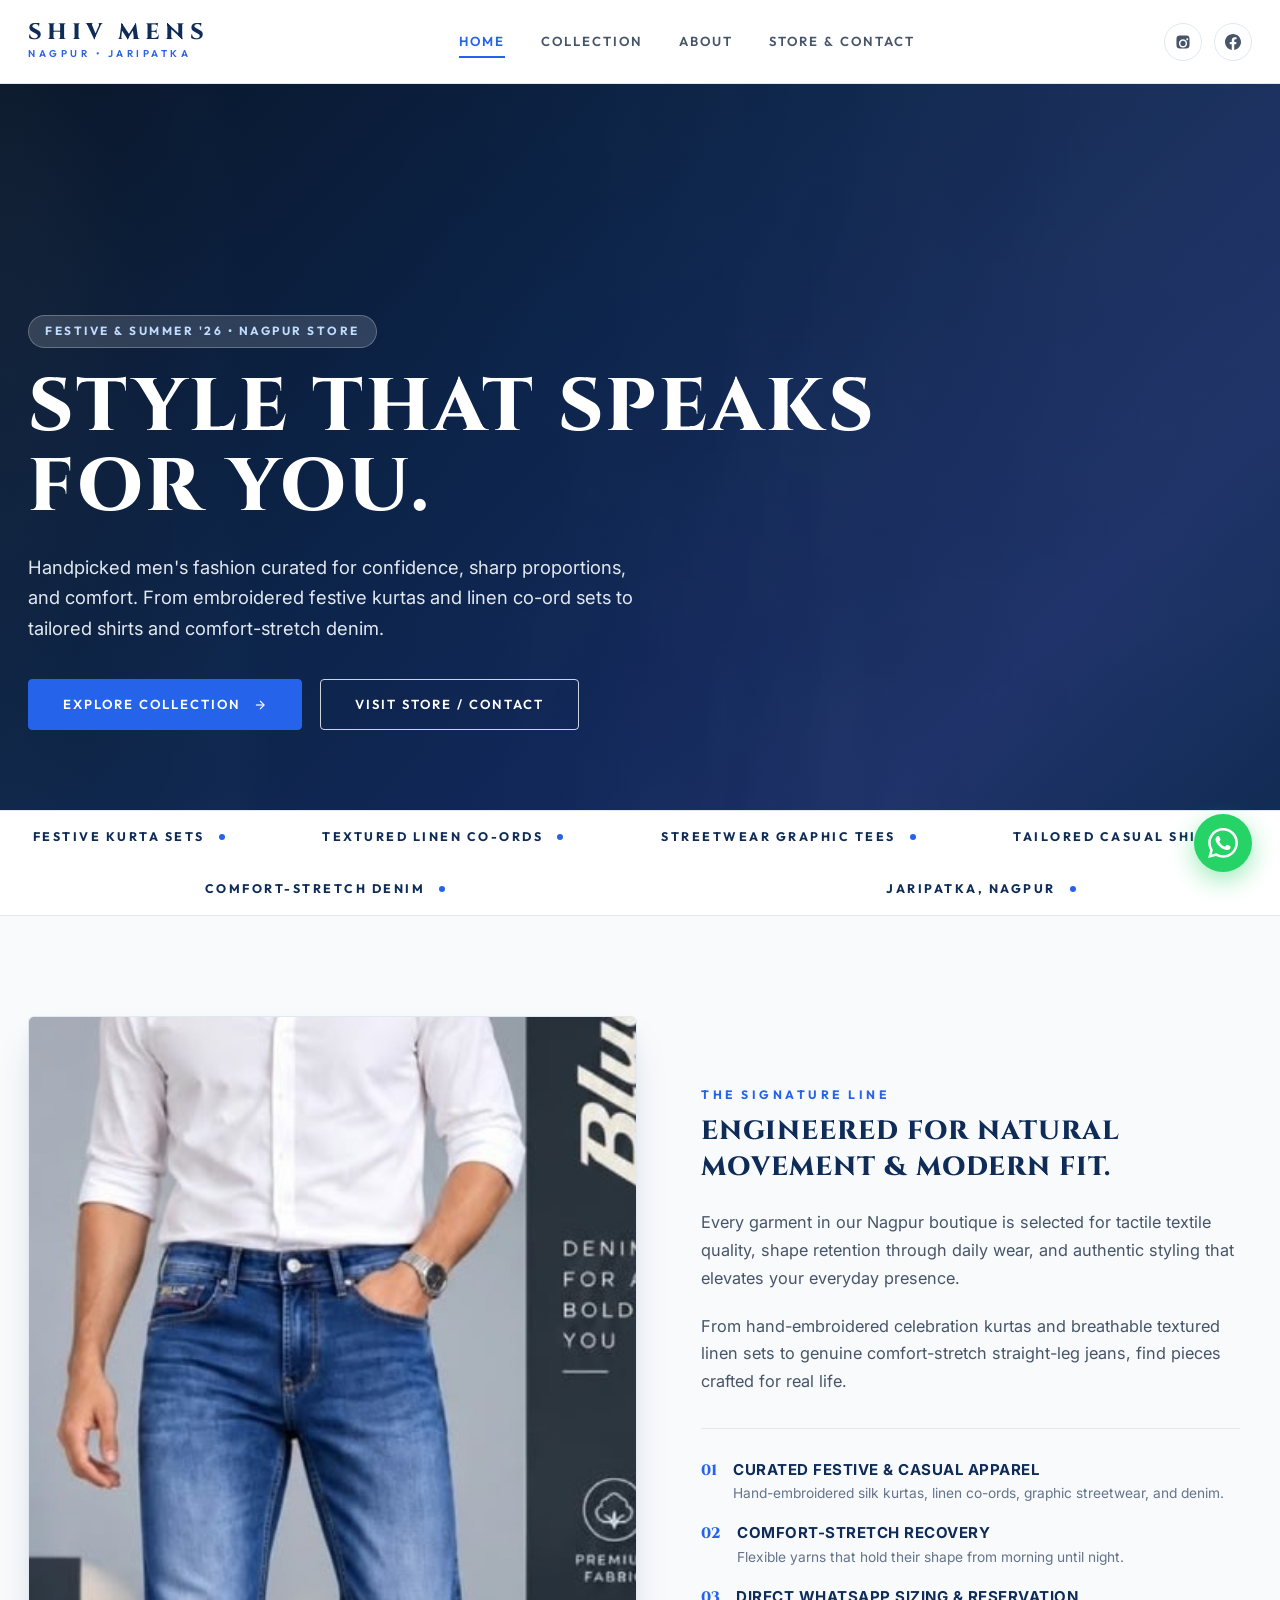
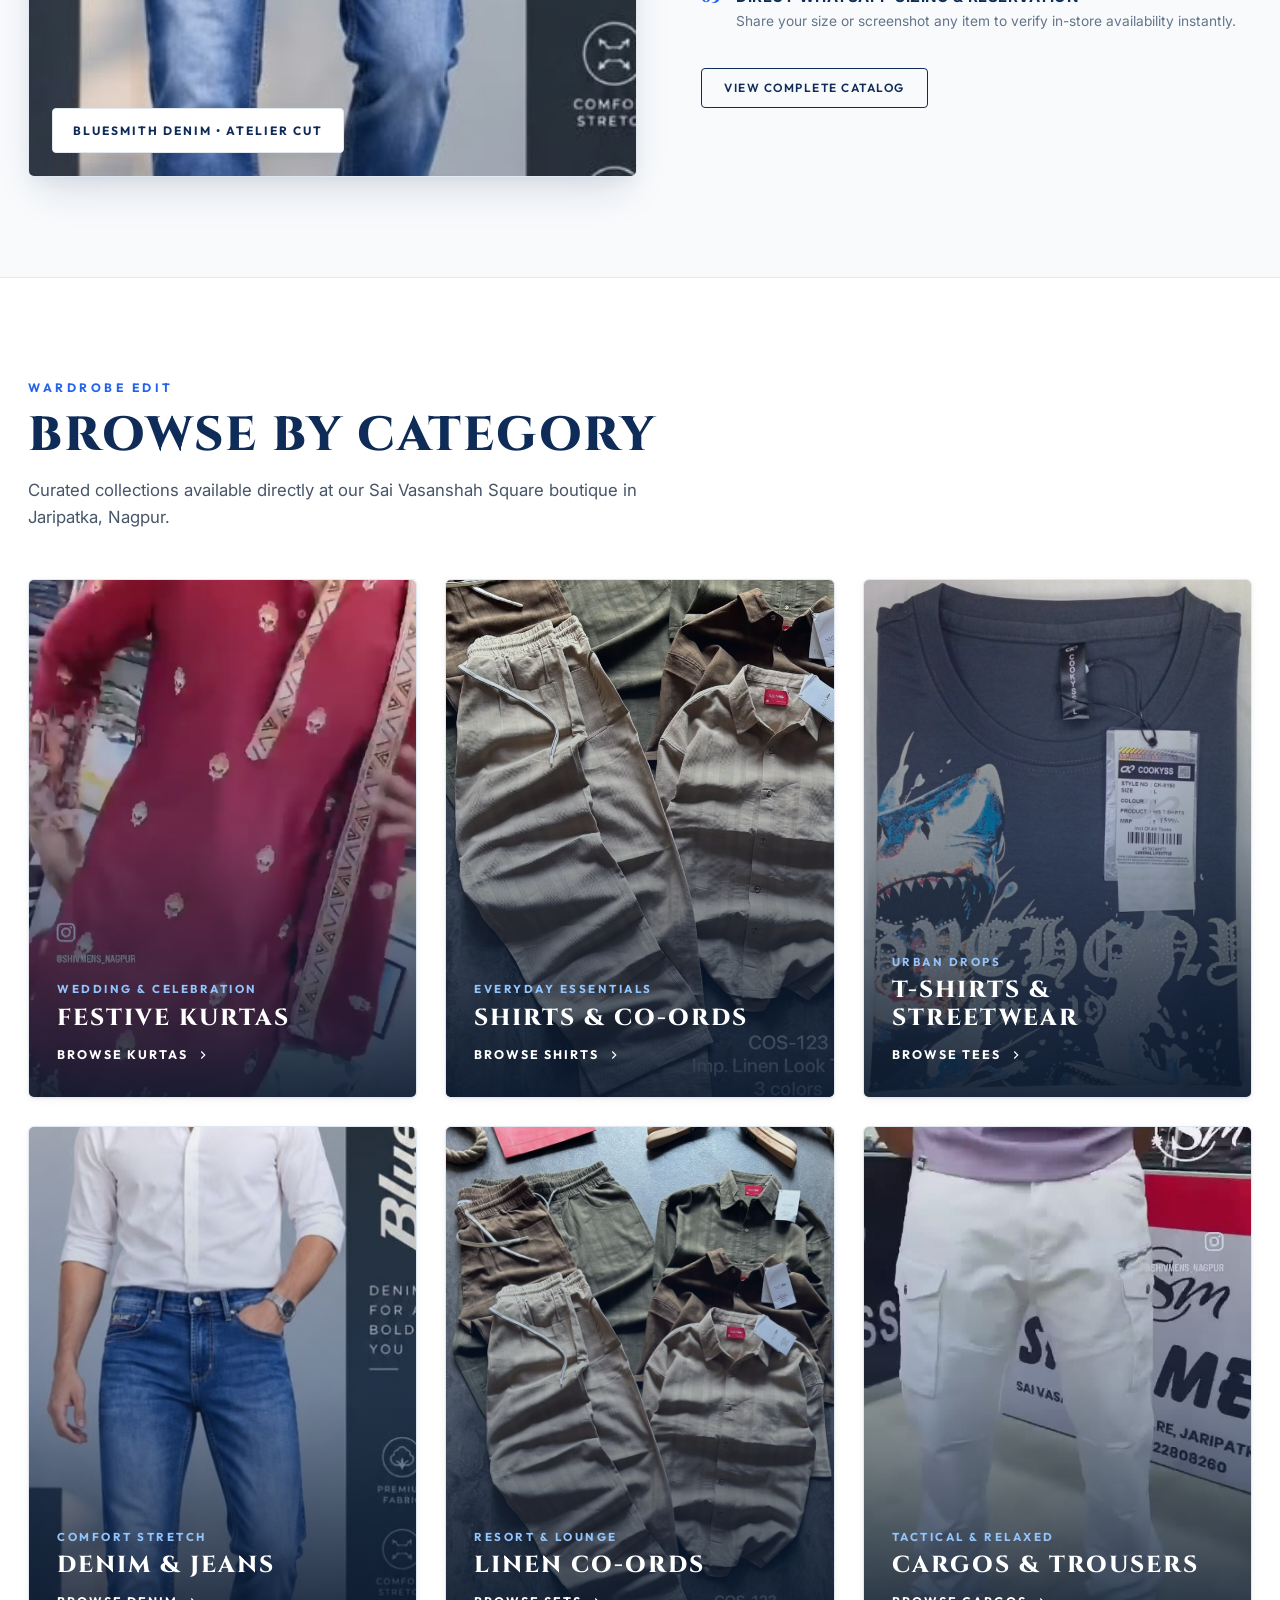
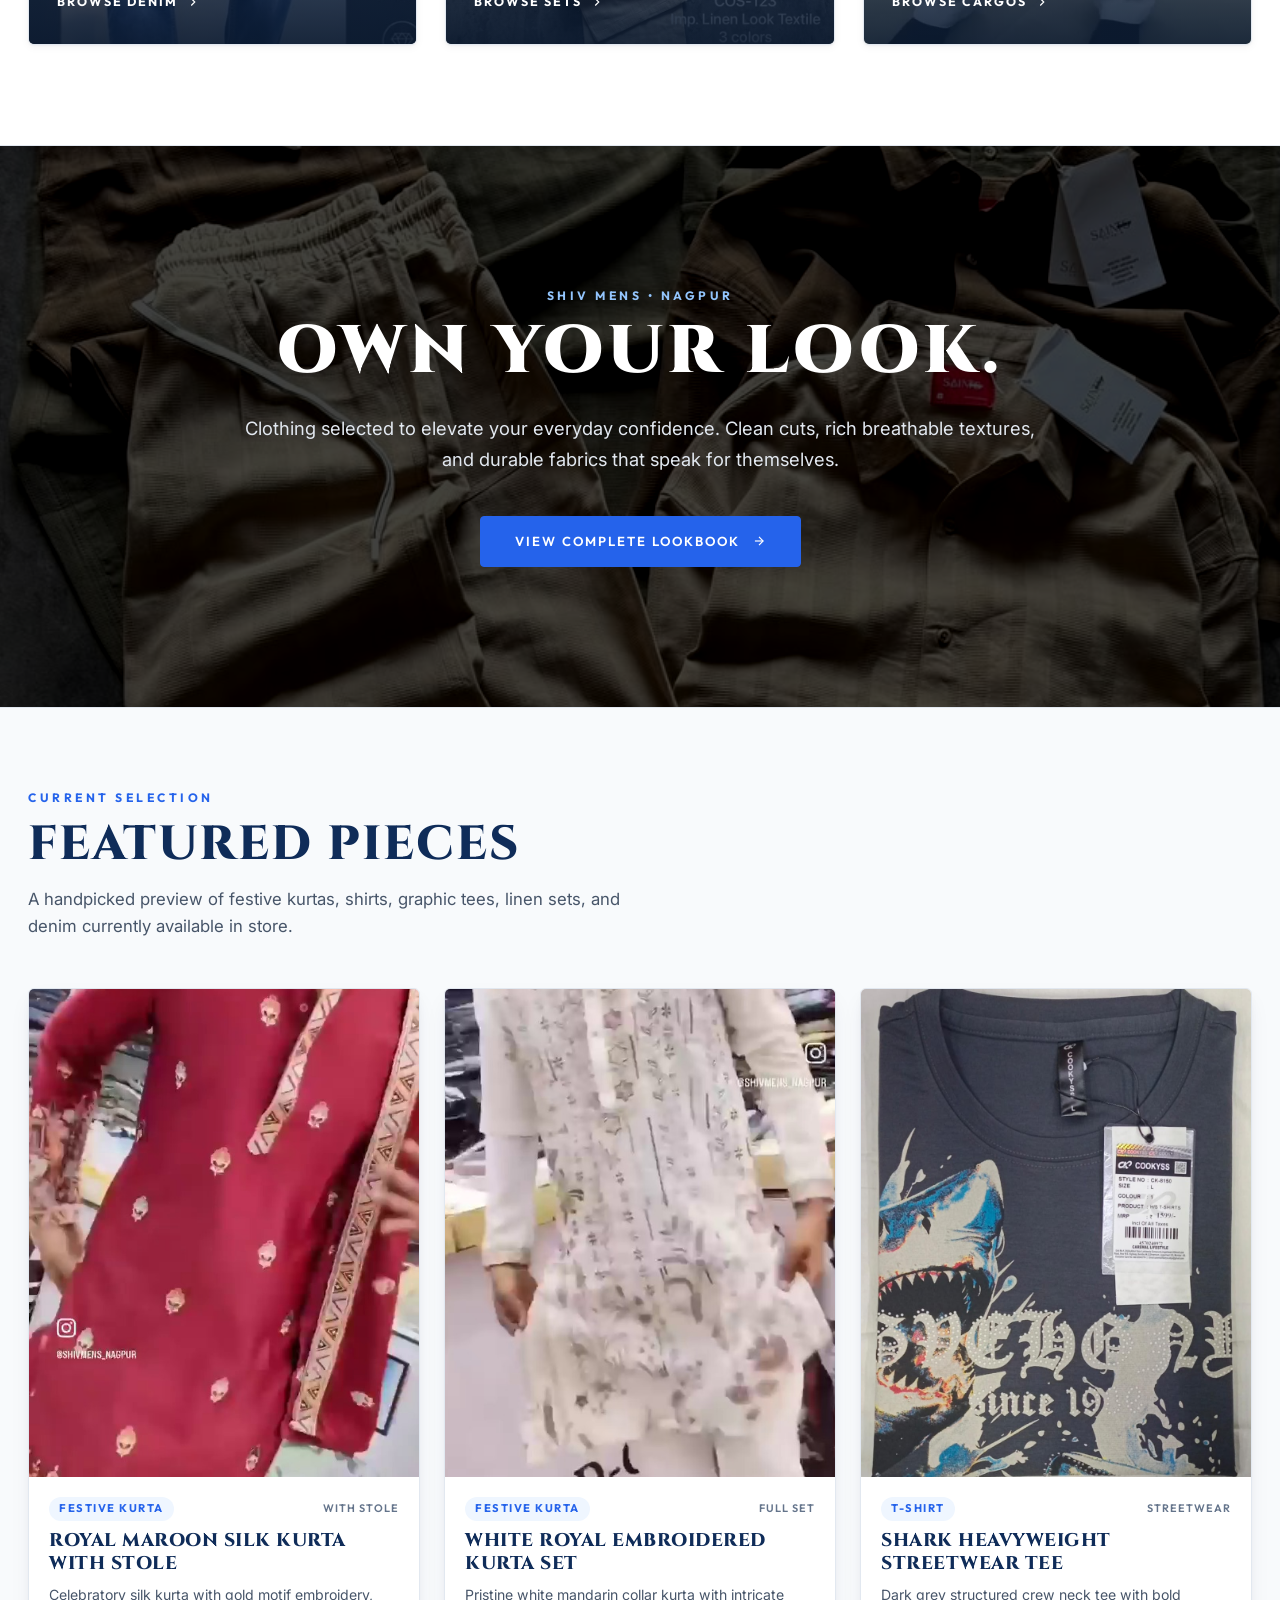
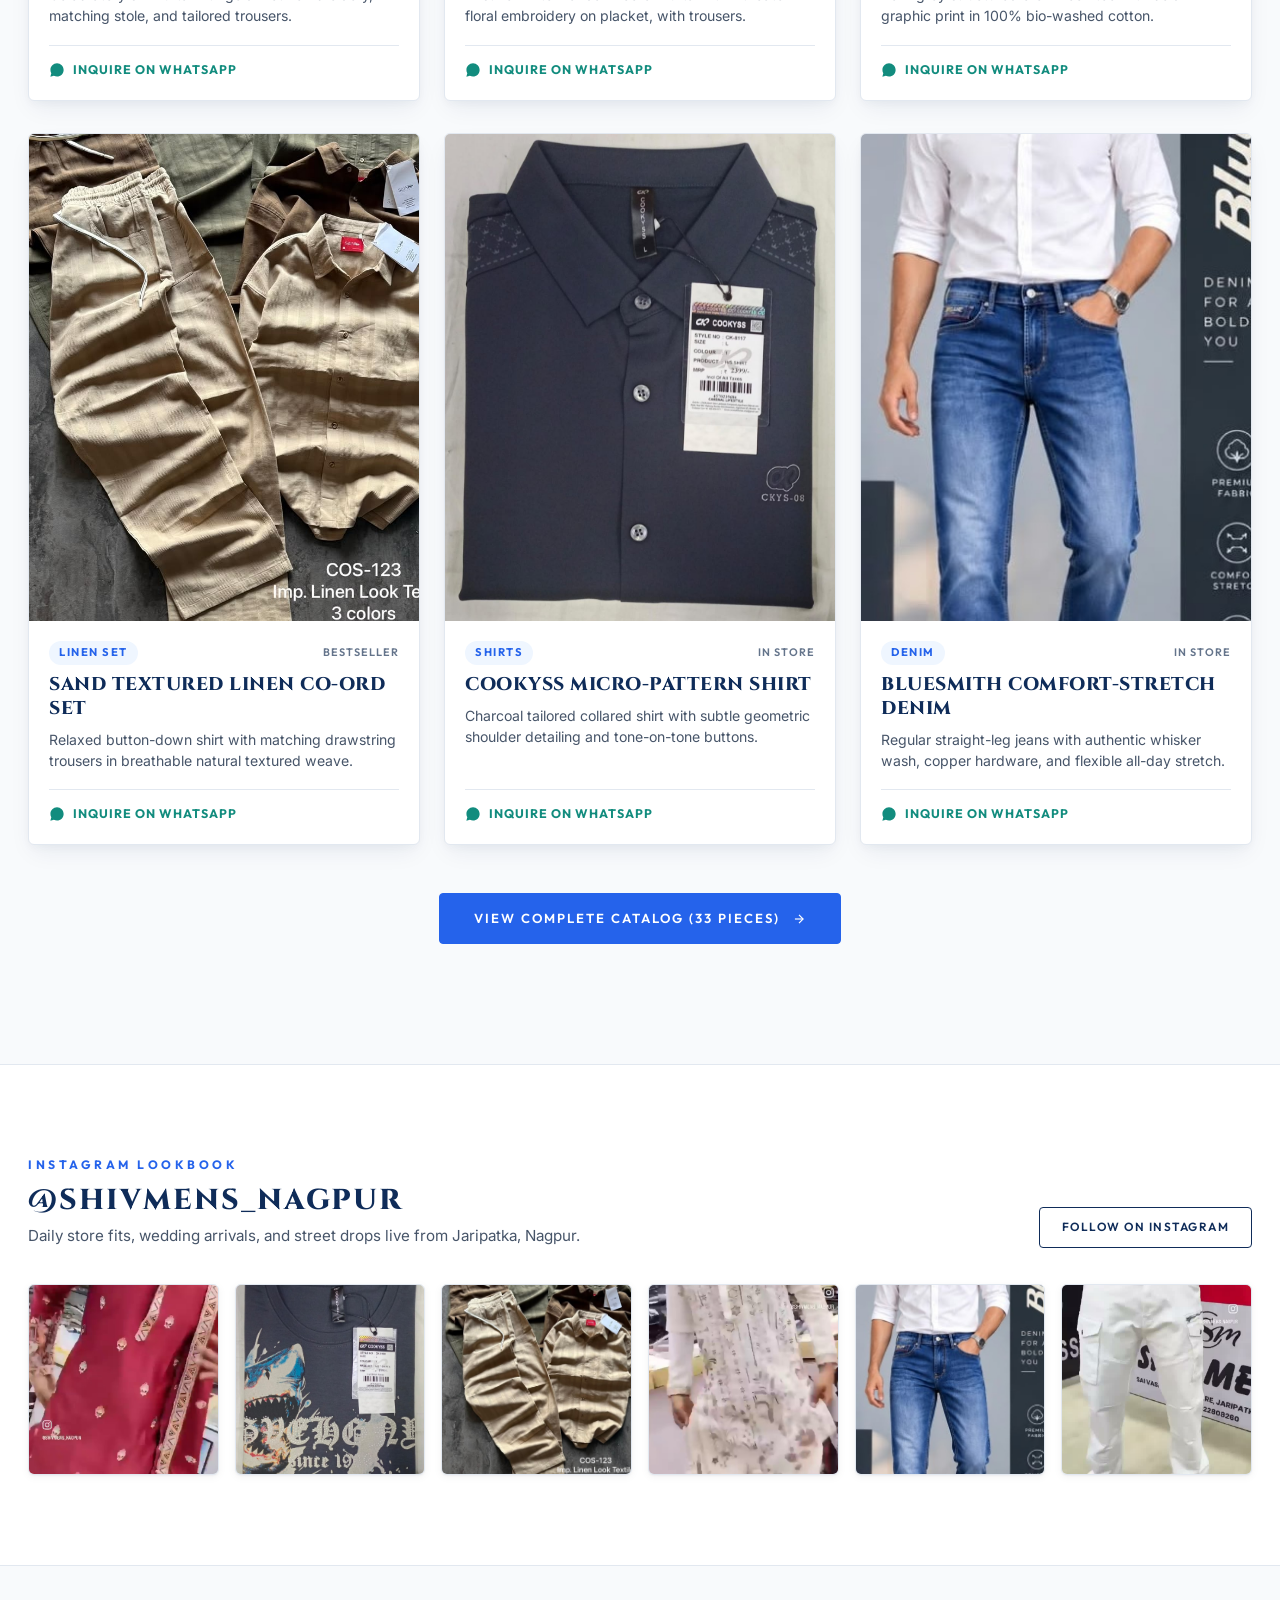
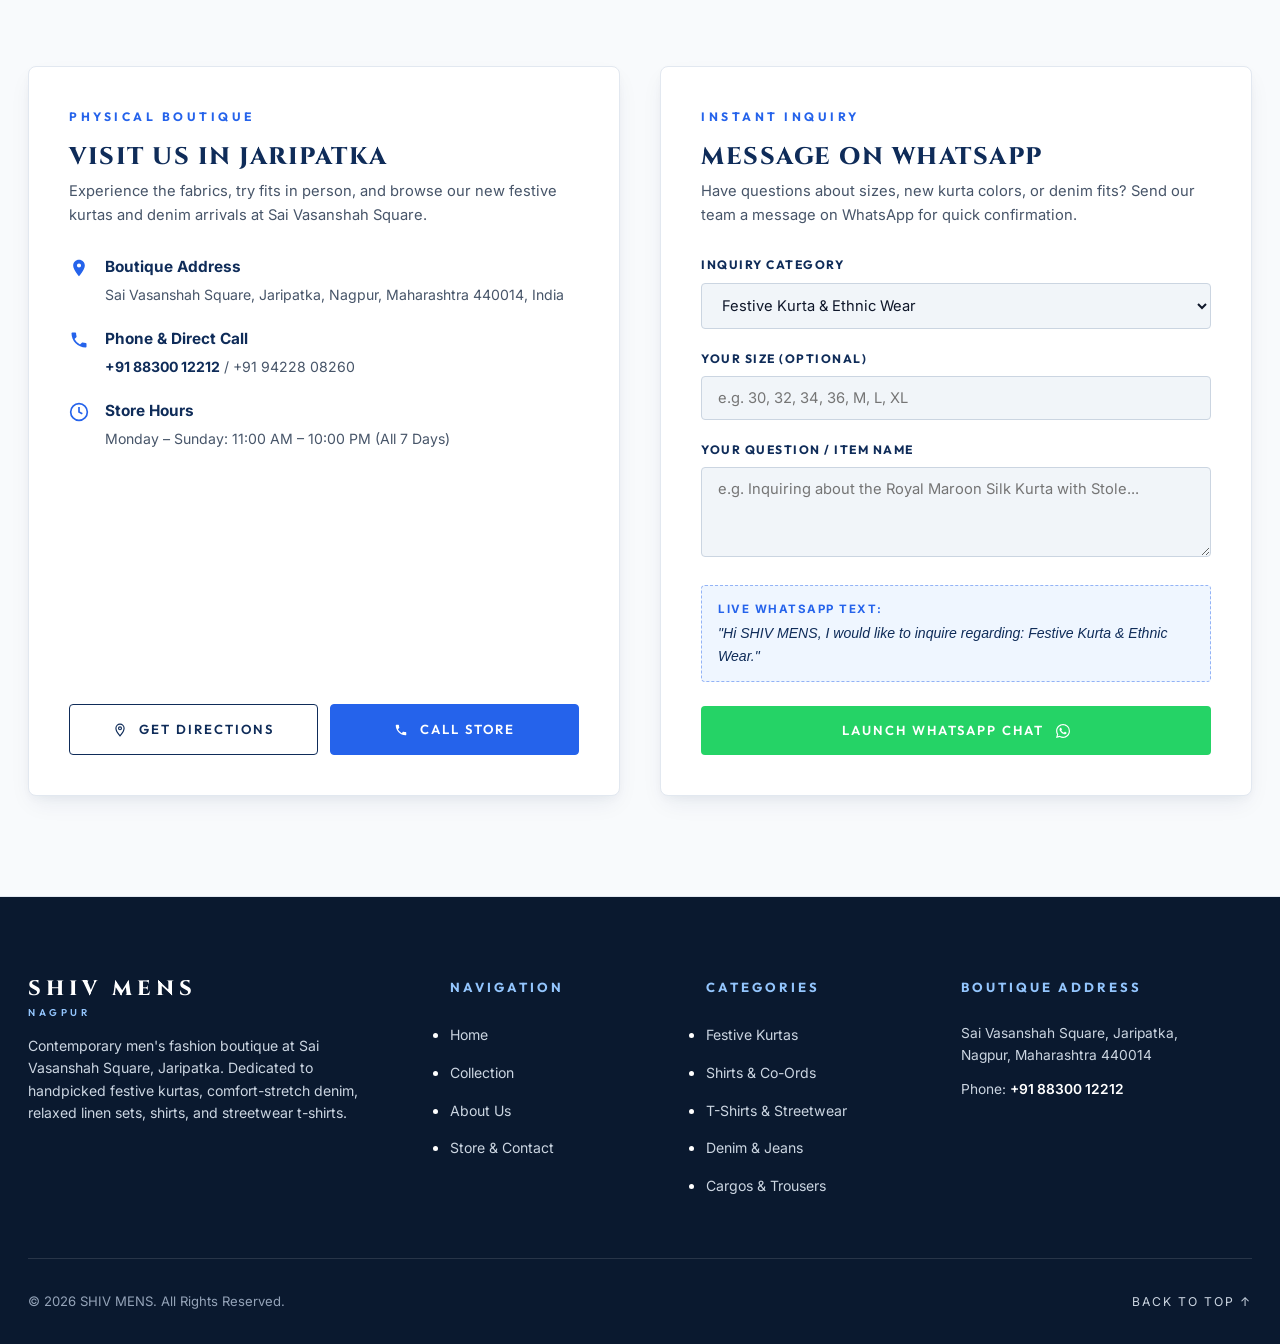
==== commit 219ced21: "feat: light royal blue theme overhaul and expanded 33-piece collection with kurtas, t-shirts, shirts" ====
--- a/index.html
+++ b/index.html
@@ -3,13 +3,13 @@
 <head>
   <meta charset="UTF-8">
   <meta name="viewport" content="width=device-width, initial-scale=1.0">
-  <title>SHIV MENS — Men's Fashion & Denim | Nagpur</title>
-  <meta name="description" content="Contemporary men's fashion boutique in Nagpur. Premium stretch denim, imported linen co-ords, tailored shirts, and festive wear. Located at Sai Vasanshah Square, Jaripatka.">
+  <title>SHIV MENS — Men's Fashion, Kurtas, Shirts & Denim | Nagpur</title>
+  <meta name="description" content="Contemporary men's fashion boutique in Nagpur. Festive kurtas, tailored shirts, graphic streetwear t-shirts, linen co-ords, and comfort-stretch denim. Sai Vasanshah Square, Jaripatka.">
   
   <meta property="og:type" content="website">
-  <meta property="og:title" content="SHIV MENS — Men's Fashion & Denim">
-  <meta property="og:description" content="Contemporary men's fashion in Nagpur. Handpicked denim, linen sets, and shirts.">
-  <meta property="og:image" content="assets/images/editorial/denim-poster-classic.jpg">
+  <meta property="og:title" content="SHIV MENS — Men's Fashion & Apparel">
+  <meta property="og:description" content="Contemporary men's fashion in Nagpur. Festive kurtas, linen sets, streetwear t-shirts, and denim.">
+  <meta property="og:image" content="assets/images/collection/ethnic-festive-kurta-stole.jpg">
   
   <link rel="icon" type="image/svg+xml" href="assets/brand/favicon.svg">
   <link rel="stylesheet" href="css/style.css">
@@ -17,7 +17,7 @@
 </head>
 <body>
 
-  <!-- Sticky Header (Announcement Bar Removed) -->
+  <!-- Sticky Header -->
   <header class="site-header" id="siteHeader">
     <div class="container nav-wrapper">
       
@@ -80,7 +80,7 @@
 
   <main id="mainContent">
 
-    <!-- Hero Section -->
+    <!-- Hero Section (Royal Navy Scrim & Light Theme Framing) -->
     <section class="hero-editorial" aria-label="Hero Showcase">
       <div class="hero-media-wrap">
         <video class="hero-video-elem" autoplay muted loop playsinline poster="assets/images/hero/hero-bg-poster.jpg">
@@ -90,27 +90,39 @@
       </div>
 
       <div class="container hero-editorial-body">
-        <span class="hero-season-tag">NEW COLLECTION • NAGPUR STORE</span>
+        <span class="hero-season-tag">FESTIVE & SUMMER '26 • NAGPUR STORE</span>
         <h1 class="hero-main-title">
           STYLE THAT SPEAKS FOR YOU.
         </h1>
         <p class="hero-description">
-          Discover men's fashion designed for confidence, comfort, and everyday style. Handpicked comfort-stretch denim, textured linen co-ords, and tailored separates ready to wear.
+          Handpicked men's fashion curated for confidence, sharp proportions, and comfort. From embroidered festive kurtas and linen co-ord sets to tailored shirts and comfort-stretch denim.
         </p>
 
         <div class="hero-actions-row">
-          <a href="collection.html" class="btn btn-solid">
+          <a href="collection.html" class="btn btn-blue">
             <span>EXPLORE COLLECTION</span>
             <svg viewBox="0 0 24 24" fill="none" stroke="currentColor" stroke-width="2" style="width: 14px; height: 14px;"><line x1="5" y1="12" x2="19" y2="12"></line><polyline points="12 5 19 12 12 19"></polyline></svg>
           </a>
-          <a href="contact.html" class="btn btn-outline">
+          <a href="contact.html" class="btn btn-outline-white">
             <span>VISIT STORE / CONTACT</span>
           </a>
         </div>
       </div>
     </section>
 
-    <!-- Editorial Spread: The Linen & Denim Edit -->
+    <!-- Editorial Ticker Strip -->
+    <div class="editorial-ticker" aria-hidden="true">
+      <div class="ticker-track">
+        <div class="ticker-item"><span>FESTIVE KURTA SETS</span><span class="ticker-dot"></span></div>
+        <div class="ticker-item"><span>TEXTURED LINEN CO-ORDS</span><span class="ticker-dot"></span></div>
+        <div class="ticker-item"><span>STREETWEAR GRAPHIC TEES</span><span class="ticker-dot"></span></div>
+        <div class="ticker-item"><span>TAILORED CASUAL SHIRTS</span><span class="ticker-dot"></span></div>
+        <div class="ticker-item"><span>COMFORT-STRETCH DENIM</span><span class="ticker-dot"></span></div>
+        <div class="ticker-item"><span>JARIPATKA, NAGPUR</span><span class="ticker-dot"></span></div>
+      </div>
+    </div>
+
+    <!-- Editorial Spread: The Signature Line -->
     <section class="editorial-spread" aria-label="Editorial Showcase">
       <div class="container">
         <div class="spread-layout">
@@ -128,39 +140,39 @@
               ENGINEERED FOR NATURAL MOVEMENT & MODERN FIT.
             </h2>
             <p class="spread-text">
-              Every pair of jeans in our Nagpur boutique is selected for comfort-stretch recovery, clean seam construction, and authentic washes that age gracefully.
+              Every garment in our Nagpur boutique is selected for tactile textile quality, shape retention through daily wear, and authentic styling that elevates your everyday presence.
             </p>
             <p class="spread-text">
-              From everyday mid-blue washes to deep raw navy and clean black cuts, discover denim that pairs effortlessly with casual shirts or classic tees.
+              From hand-embroidered celebration kurtas and breathable textured linen sets to genuine comfort-stretch straight-leg jeans, find pieces crafted for real life.
             </p>
 
             <div class="spread-specs-list">
               <div class="spread-spec">
                 <span class="spec-no">01</span>
                 <div class="spec-info">
-                  <strong>COMFORT-STRETCH TWILL</strong>
-                  <p>Flexible yarns that hold their shape from morning until evening.</p>
+                  <strong>CURATED FESTIVE & CASUAL APPAREL</strong>
+                  <p>Hand-embroidered silk kurtas, linen co-ords, graphic streetwear, and denim.</p>
                 </div>
               </div>
               <div class="spread-spec">
                 <span class="spec-no">02</span>
                 <div class="spec-info">
-                  <strong>TAILORED LEG OPENINGS</strong>
-                  <p>Regular straight and modern relaxed cuts engineered for boots or sneakers.</p>
+                  <strong>COMFORT-STRETCH RECOVERY</strong>
+                  <p>Flexible yarns that hold their shape from morning until night.</p>
                 </div>
               </div>
               <div class="spread-spec">
                 <span class="spec-no">03</span>
                 <div class="spec-info">
-                  <strong>DIRECT SIZING VIA WHATSAPP</strong>
-                  <p>Message us your waist size and we will confirm in-stock fits immediately.</p>
+                  <strong>DIRECT WHATSAPP SIZING & RESERVATION</strong>
+                  <p>Share your size or screenshot any item to verify in-store availability instantly.</p>
                 </div>
               </div>
             </div>
 
             <div style="margin-top: 36px;">
-              <a href="collection.html?category=denim" class="btn btn-outline btn-sm">
-                <span>VIEW DENIM PIECES</span>
+              <a href="collection.html" class="btn btn-outline btn-sm">
+                <span>VIEW COMPLETE CATALOG</span>
               </a>
             </div>
           </div>
@@ -169,24 +181,63 @@
       </div>
     </section>
 
-    <!-- Categories Lookbook -->
+    <!-- Categories Lookbook (All 6 Wardrobe Edits) -->
     <section class="categories-lookbook" aria-label="Product Categories">
       <div class="container">
         <div class="section-meta">
           <span class="eyebrow">WARDROBE EDIT</span>
           <h2 class="heading-lg">BROWSE BY CATEGORY</h2>
           <p class="subhead">
-            Handpicked garments available directly at our Jaripatka store and on WhatsApp.
+            Curated collections available directly at our Sai Vasanshah Square boutique in Jaripatka, Nagpur.
           </p>
         </div>
 
         <div class="categories-masonry">
           
-          <!-- Category 1: Denim -->
+          <!-- Category 1: Festive Kurtas -->
+          <a href="collection.html?category=ethnic" class="category-tile">
+            <img src="assets/images/collection/ethnic-festive-kurta-stole.jpg" alt="Festive Ethnic Kurtas" loading="lazy">
+            <div class="category-tile-scrim">
+              <span class="category-label-sub">WEDDING & CELEBRATION</span>
+              <h3 class="category-label-main">Festive Kurtas</h3>
+              <span class="category-link-cta">
+                <span>Browse Kurtas</span>
+                <svg viewBox="0 0 24 24" fill="none" stroke="currentColor" stroke-width="2"><polyline points="9 18 15 12 9 6"></polyline></svg>
+              </span>
+            </div>
+          </a>
+
+          <!-- Category 2: Tailored Shirts & Casuals -->
+          <a href="collection.html?category=shirts" class="category-tile">
+            <img src="assets/images/collection/linen-sand-coord-shirt.jpg" alt="Tailored Shirts & Linen Tops" loading="lazy">
+            <div class="category-tile-scrim">
+              <span class="category-label-sub">EVERYDAY ESSENTIALS</span>
+              <h3 class="category-label-main">Shirts & Co-Ords</h3>
+              <span class="category-link-cta">
+                <span>Browse Shirts</span>
+                <svg viewBox="0 0 24 24" fill="none" stroke="currentColor" stroke-width="2"><polyline points="9 18 15 12 9 6"></polyline></svg>
+              </span>
+            </div>
+          </a>
+
+          <!-- Category 3: Streetwear Graphic Tees -->
+          <a href="collection.html?category=tshirts" class="category-tile">
+            <img src="assets/images/collection/streetwear-shark-tshirt.jpg" alt="Streetwear Graphic T-shirts" loading="lazy">
+            <div class="category-tile-scrim">
+              <span class="category-label-sub">URBAN DROPS</span>
+              <h3 class="category-label-main">T-Shirts & Streetwear</h3>
+              <span class="category-link-cta">
+                <span>Browse Tees</span>
+                <svg viewBox="0 0 24 24" fill="none" stroke="currentColor" stroke-width="2"><polyline points="9 18 15 12 9 6"></polyline></svg>
+              </span>
+            </div>
+          </a>
+
+          <!-- Category 4: Denim & Jeans -->
           <a href="collection.html?category=denim" class="category-tile">
             <img src="assets/images/collection/denim-classic-front.jpg" alt="Men's Denim & Jeans" loading="lazy">
             <div class="category-tile-scrim">
-              <span class="category-label-sub">SIGNATURE PIECES</span>
+              <span class="category-label-sub">COMFORT STRETCH</span>
               <h3 class="category-label-main">Denim & Jeans</h3>
               <span class="category-link-cta">
                 <span>Browse Denim</span>
@@ -195,12 +246,12 @@
             </div>
           </a>
 
-          <!-- Category 2: Linen Sets -->
-          <a href="collection.html?category=linen" class="category-tile">
-            <img src="assets/images/collection/linen-co-ord-sets.jpg" alt="Linen Co-Ord Sets" loading="lazy">
+          <!-- Category 5: Linen Co-Ord Sets -->
+          <a href="collection.html?category=shirts" class="category-tile">
+            <img src="assets/images/collection/linen-co-ord-sets.jpg" alt="Textured Linen Co-Ord Sets" loading="lazy">
             <div class="category-tile-scrim">
-              <span class="category-label-sub">TEXTURED WEAVE</span>
-              <h3 class="category-label-main">Linen Co-Ord Sets</h3>
+              <span class="category-label-sub">RESORT & LOUNGE</span>
+              <h3 class="category-label-main">Linen Co-Ords</h3>
               <span class="category-link-cta">
                 <span>Browse Sets</span>
                 <svg viewBox="0 0 24 24" fill="none" stroke="currentColor" stroke-width="2"><polyline points="9 18 15 12 9 6"></polyline></svg>
@@ -208,53 +259,14 @@
             </div>
           </a>
 
-          <!-- Category 3: Tailored Shirts -->
-          <a href="collection.html?category=shirts" class="category-tile">
-            <img src="assets/images/collection/premium-textured-shirt.jpg" alt="Tailored Shirts" loading="lazy">
-            <div class="category-tile-scrim">
-              <span class="category-label-sub">EVERYDAY SEPARATES</span>
-              <h3 class="category-label-main">Tailored Shirts</h3>
-              <span class="category-link-cta">
-                <span>Browse Shirts</span>
-                <svg viewBox="0 0 24 24" fill="none" stroke="currentColor" stroke-width="2"><polyline points="9 18 15 12 9 6"></polyline></svg>
-              </span>
-            </div>
-          </a>
-
-          <!-- Category 4: Utility Trousers -->
+          <!-- Category 6: Utility Trousers & Cargos -->
           <a href="collection.html?category=trousers" class="category-tile">
             <img src="assets/images/collection/cargo-utility-white.jpg" alt="Utility Trousers and Cargo Pants" loading="lazy">
             <div class="category-tile-scrim">
-              <span class="category-label-sub">STREET & UTILITY</span>
-              <h3 class="category-label-main">Utility Trousers</h3>
+              <span class="category-label-sub">TACTICAL & RELAXED</span>
+              <h3 class="category-label-main">Cargos & Trousers</h3>
               <span class="category-link-cta">
-                <span>Browse Trousers</span>
-                <svg viewBox="0 0 24 24" fill="none" stroke="currentColor" stroke-width="2"><polyline points="9 18 15 12 9 6"></polyline></svg>
-              </span>
-            </div>
-          </a>
-
-          <!-- Category 5: Streetwear Graphic Tees -->
-          <a href="collection.html?category=shirts" class="category-tile">
-            <img src="assets/images/collection/streetwear-shark-tshirt.jpg" alt="Graphic Tees and Casual Tops" loading="lazy">
-            <div class="category-tile-scrim">
-              <span class="category-label-sub">CASUAL DROPS</span>
-              <h3 class="category-label-main">Graphic Tees</h3>
-              <span class="category-link-cta">
-                <span>Browse Streetwear</span>
-                <svg viewBox="0 0 24 24" fill="none" stroke="currentColor" stroke-width="2"><polyline points="9 18 15 12 9 6"></polyline></svg>
-              </span>
-            </div>
-          </a>
-
-          <!-- Category 6: Festive Kurtas -->
-          <a href="collection.html?category=ethnic" class="category-tile">
-            <img src="assets/images/collection/ethnic-embroidered-black-kurta.jpg" alt="Ethnic Kurta Sets" loading="lazy">
-            <div class="category-tile-scrim">
-              <span class="category-label-sub">CELEBRATION</span>
-              <h3 class="category-label-main">Ethnic & Kurtas</h3>
-              <span class="category-link-cta">
-                <span>Browse Ethnic</span>
+                <span>Browse Cargos</span>
                 <svg viewBox="0 0 24 24" fill="none" stroke="currentColor" stroke-width="2"><polyline points="9 18 15 12 9 6"></polyline></svg>
               </span>
             </div>
@@ -269,12 +281,12 @@
       <div class="full-banner-bg"></div>
       <div class="container">
         <div class="full-banner-body">
-          <span class="eyebrow" style="color: var(--accent-tan-light);">SHIV MENS</span>
+          <span class="eyebrow" style="color: #93C5FD;">SHIV MENS • NAGPUR</span>
           <h2 class="full-banner-title">OWN YOUR LOOK.</h2>
           <p class="full-banner-text">
-            Clothing selected to elevate your everyday presence. No complicated styling — just clean cuts, rich textures, and durable fabrics that speak for themselves.
+            Clothing selected to elevate your everyday confidence. Clean cuts, rich breathable textures, and durable fabrics that speak for themselves.
           </p>
-          <a href="collection.html" class="btn btn-solid">
+          <a href="collection.html" class="btn btn-blue">
             <span>VIEW COMPLETE LOOKBOOK</span>
             <svg viewBox="0 0 24 24" fill="none" stroke="currentColor" stroke-width="2" style="width: 14px; height: 14px;"><line x1="5" y1="12" x2="19" y2="12"></line><polyline points="12 5 19 12 12 19"></polyline></svg>
           </a>
@@ -282,21 +294,126 @@
       </div>
     </section>
 
-    <!-- Lookbook Preview Grid -->
+    <!-- Lookbook Preview Grid (Diverse 6 Featured Pieces) -->
     <section class="catalog-section" aria-label="Curated Pieces Preview">
       <div class="container">
         <div class="section-meta">
           <span class="eyebrow">CURRENT SELECTION</span>
           <h2 class="heading-lg">FEATURED PIECES</h2>
           <p class="subhead">
-            A preview of currently available denim, co-ords, and shirts in store.
+            A handpicked preview of festive kurtas, shirts, graphic tees, linen sets, and denim currently available in store.
           </p>
         </div>
 
         <div class="catalog-masonry" style="margin-bottom: 48px;">
           
-          <!-- Piece 1 -->
-          <article class="lookbook-item">
+          <!-- Piece 1: Maroon Silk Kurta with Stole -->
+          <article class="lookbook-item catalog-card">
+            <div class="lookbook-img-frame">
+              <img src="assets/images/collection/ethnic-festive-kurta-stole.jpg" alt="Royal Maroon Silk Kurta with Stole" class="lookbook-img" loading="lazy">
+            </div>
+            <div class="lookbook-caption">
+              <div class="lookbook-meta-line">
+                <span class="lookbook-category-tag">FESTIVE KURTA</span>
+                <span class="lookbook-status-tag">WITH STOLE</span>
+              </div>
+              <h3 class="lookbook-title">Royal Maroon Silk Kurta with Stole</h3>
+              <p class="lookbook-fit-text">Celebratory silk kurta with gold motif embroidery, matching stole, and tailored trousers.</p>
+              <div class="lookbook-action-row">
+                <a href="https://wa.me/918830012212?text=Hi%20SHIV%20MENS%2C%20I%20am%20inquiring%20about%20the%20Royal%20Maroon%20Silk%20Kurta%20with%20Stole." target="_blank" rel="noopener noreferrer" class="lookbook-wa-link">
+                  <svg viewBox="0 0 24 24"><path d="M12.04 2c-5.46 0-9.91 4.45-9.91 9.91 0 1.75.46 3.45 1.32 4.95L2.05 22l5.25-1.38c1.45.79 3.08 1.21 4.74 1.21 5.46 0 9.91-4.45 9.91-9.91 0-2.65-1.03-5.14-2.9-7.01A9.82 9.82 0 0 0 12.04 2zm4.51 11.64c-.25-.13-1.47-.72-1.7-.81-.23-.08-.39-.13-.56.13-.17.25-.64.81-.79.97-.14.17-.29.19-.54.06-.25-.13-1.07-.39-2.03-1.25-.75-.67-1.26-1.5-1.41-1.75-.15-.25-.02-.39.11-.51.11-.11.25-.29.38-.44.13-.14.17-.25.25-.42.08-.17.04-.31-.02-.44-.06-.13-.56-1.35-.77-1.85-.2-.49-.41-.42-.56-.43h-.48c-.17 0-.44.06-.67.31-.23.25-.87.85-.87 2.08s.89 2.41 1.01 2.58c.13.17 1.76 2.68 4.26 3.76.6.26 1.06.41 1.42.53.6.19 1.15.16 1.58.1.48-.07 1.47-.6 1.68-1.18.21-.58.21-1.07.15-1.18-.06-.11-.22-.17-.47-.3z"/></svg>
+                  <span>Inquire on WhatsApp</span>
+                </a>
+              </div>
+            </div>
+          </article>
+
+          <!-- Piece 2: White Royal Floral Kurta -->
+          <article class="lookbook-item catalog-card">
+            <div class="lookbook-img-frame">
+              <img src="assets/images/collection/ethnic-embroidered-white-kurta.jpg" alt="White Floral Embroidered Kurta" class="lookbook-img" loading="lazy">
+            </div>
+            <div class="lookbook-caption">
+              <div class="lookbook-meta-line">
+                <span class="lookbook-category-tag">FESTIVE KURTA</span>
+                <span class="lookbook-status-tag">FULL SET</span>
+              </div>
+              <h3 class="lookbook-title">White Royal Embroidered Kurta Set</h3>
+              <p class="lookbook-fit-text">Pristine white mandarin collar kurta with intricate floral embroidery on placket, with trousers.</p>
+              <div class="lookbook-action-row">
+                <a href="https://wa.me/918830012212?text=Hi%20SHIV%20MENS%2C%20I%20am%20inquiring%20about%20the%20White%20Royal%20Embroidered%20Kurta%20Set." target="_blank" rel="noopener noreferrer" class="lookbook-wa-link">
+                  <svg viewBox="0 0 24 24"><path d="M12.04 2c-5.46 0-9.91 4.45-9.91 9.91 0 1.75.46 3.45 1.32 4.95L2.05 22l5.25-1.38c1.45.79 3.08 1.21 4.74 1.21 5.46 0 9.91-4.45 9.91-9.91 0-2.65-1.03-5.14-2.9-7.01A9.82 9.82 0 0 0 12.04 2zm4.51 11.64c-.25-.13-1.47-.72-1.7-.81-.23-.08-.39-.13-.56.13-.17.25-.64.81-.79.97-.14.17-.29.19-.54.06-.25-.13-1.07-.39-2.03-1.25-.75-.67-1.26-1.5-1.41-1.75-.15-.25-.02-.39.11-.51.11-.11.25-.29.38-.44.13-.14.17-.25.25-.42.08-.17.04-.31-.02-.44-.06-.13-.56-1.35-.77-1.85-.2-.49-.41-.42-.56-.43h-.48c-.17 0-.44.06-.67.31-.23.25-.87.85-.87 2.08s.89 2.41 1.01 2.58c.13.17 1.76 2.68 4.26 3.76.6.26 1.06.41 1.42.53.6.19 1.15.16 1.58.1.48-.07 1.47-.6 1.68-1.18.21-.58.21-1.07.15-1.18-.06-.11-.22-.17-.47-.3z"/></svg>
+                  <span>Inquire on WhatsApp</span>
+                </a>
+              </div>
+            </div>
+          </article>
+
+          <!-- Piece 3: Shark Graphic Streetwear Tee -->
+          <article class="lookbook-item catalog-card">
+            <div class="lookbook-img-frame">
+              <img src="assets/images/collection/streetwear-shark-tshirt.jpg" alt="Shark Streetwear Graphic Tee" class="lookbook-img" loading="lazy">
+            </div>
+            <div class="lookbook-caption">
+              <div class="lookbook-meta-line">
+                <span class="lookbook-category-tag">T-SHIRT</span>
+                <span class="lookbook-status-tag">STREETWEAR</span>
+              </div>
+              <h3 class="lookbook-title">Shark Heavyweight Streetwear Tee</h3>
+              <p class="lookbook-fit-text">Dark grey structured crew neck tee with bold graphic print in 100% bio-washed cotton.</p>
+              <div class="lookbook-action-row">
+                <a href="https://wa.me/918830012212?text=Hi%20SHIV%20MENS%2C%20I%20am%20inquiring%20about%20the%20Shark%20Heavyweight%20Streetwear%20Tee." target="_blank" rel="noopener noreferrer" class="lookbook-wa-link">
+                  <svg viewBox="0 0 24 24"><path d="M12.04 2c-5.46 0-9.91 4.45-9.91 9.91 0 1.75.46 3.45 1.32 4.95L2.05 22l5.25-1.38c1.45.79 3.08 1.21 4.74 1.21 5.46 0 9.91-4.45 9.91-9.91 0-2.65-1.03-5.14-2.9-7.01A9.82 9.82 0 0 0 12.04 2zm4.51 11.64c-.25-.13-1.47-.72-1.7-.81-.23-.08-.39-.13-.56.13-.17.25-.64.81-.79.97-.14.17-.29.19-.54.06-.25-.13-1.07-.39-2.03-1.25-.75-.67-1.26-1.5-1.41-1.75-.15-.25-.02-.39.11-.51.11-.11.25-.29.38-.44.13-.14.17-.25.25-.42.08-.17.04-.31-.02-.44-.06-.13-.56-1.35-.77-1.85-.2-.49-.41-.42-.56-.43h-.48c-.17 0-.44.06-.67.31-.23.25-.87.85-.87 2.08s.89 2.41 1.01 2.58c.13.17 1.76 2.68 4.26 3.76.6.26 1.06.41 1.42.53.6.19 1.15.16 1.58.1.48-.07 1.47-.6 1.68-1.18.21-.58.21-1.07.15-1.18-.06-.11-.22-.17-.47-.3z"/></svg>
+                  <span>Inquire on WhatsApp</span>
+                </a>
+              </div>
+            </div>
+          </article>
+
+          <!-- Piece 4: Sand Linen Co-Ord Set -->
+          <article class="lookbook-item catalog-card">
+            <div class="lookbook-img-frame">
+              <img src="assets/images/collection/linen-sand-coord-shirt.jpg" alt="Sand Linen Co-Ord Set" class="lookbook-img" loading="lazy">
+            </div>
+            <div class="lookbook-caption">
+              <div class="lookbook-meta-line">
+                <span class="lookbook-category-tag">LINEN SET</span>
+                <span class="lookbook-status-tag">BESTSELLER</span>
+              </div>
+              <h3 class="lookbook-title">Sand Textured Linen Co-Ord Set</h3>
+              <p class="lookbook-fit-text">Relaxed button-down shirt with matching drawstring trousers in breathable natural textured weave.</p>
+              <div class="lookbook-action-row">
+                <a href="https://wa.me/918830012212?text=Hi%20SHIV%20MENS%2C%20I%20am%20inquiring%20about%20the%20Sand%20Textured%20Linen%20Co-Ord%20Set." target="_blank" rel="noopener noreferrer" class="lookbook-wa-link">
+                  <svg viewBox="0 0 24 24"><path d="M12.04 2c-5.46 0-9.91 4.45-9.91 9.91 0 1.75.46 3.45 1.32 4.95L2.05 22l5.25-1.38c1.45.79 3.08 1.21 4.74 1.21 5.46 0 9.91-4.45 9.91-9.91 0-2.65-1.03-5.14-2.9-7.01A9.82 9.82 0 0 0 12.04 2zm4.51 11.64c-.25-.13-1.47-.72-1.7-.81-.23-.08-.39-.13-.56.13-.17.25-.64.81-.79.97-.14.17-.29.19-.54.06-.25-.13-1.07-.39-2.03-1.25-.75-.67-1.26-1.5-1.41-1.75-.15-.25-.02-.39.11-.51.11-.11.25-.29.38-.44.13-.14.17-.25.25-.42.08-.17.04-.31-.02-.44-.06-.13-.56-1.35-.77-1.85-.2-.49-.41-.42-.56-.43h-.48c-.17 0-.44.06-.67.31-.23.25-.87.85-.87 2.08s.89 2.41 1.01 2.58c.13.17 1.76 2.68 4.26 3.76.6.26 1.06.41 1.42.53.6.19 1.15.16 1.58.1.48-.07 1.47-.6 1.68-1.18.21-.58.21-1.07.15-1.18-.06-.11-.22-.17-.47-.3z"/></svg>
+                  <span>Inquire on WhatsApp</span>
+                </a>
+              </div>
+            </div>
+          </article>
+
+          <!-- Piece 5: Cookyss Structured Shirt -->
+          <article class="lookbook-item catalog-card">
+            <div class="lookbook-img-frame">
+              <img src="assets/images/collection/premium-textured-shirt.jpg" alt="Cookyss Structured Shirt" class="lookbook-img" loading="lazy">
+            </div>
+            <div class="lookbook-caption">
+              <div class="lookbook-meta-line">
+                <span class="lookbook-category-tag">SHIRTS</span>
+                <span class="lookbook-status-tag">IN STORE</span>
+              </div>
+              <h3 class="lookbook-title">Cookyss Micro-Pattern Shirt</h3>
+              <p class="lookbook-fit-text">Charcoal tailored collared shirt with subtle geometric shoulder detailing and tone-on-tone buttons.</p>
+              <div class="lookbook-action-row">
+                <a href="https://wa.me/918830012212?text=Hi%20SHIV%20MENS%2C%20I%20am%20inquiring%20about%20the%20Cookyss%20Micro-Pattern%20Shirt." target="_blank" rel="noopener noreferrer" class="lookbook-wa-link">
+                  <svg viewBox="0 0 24 24"><path d="M12.04 2c-5.46 0-9.91 4.45-9.91 9.91 0 1.75.46 3.45 1.32 4.95L2.05 22l5.25-1.38c1.45.79 3.08 1.21 4.74 1.21 5.46 0 9.91-4.45 9.91-9.91 0-2.65-1.03-5.14-2.9-7.01A9.82 9.82 0 0 0 12.04 2zm4.51 11.64c-.25-.13-1.47-.72-1.7-.81-.23-.08-.39-.13-.56.13-.17.25-.64.81-.79.97-.14.17-.29.19-.54.06-.25-.13-1.07-.39-2.03-1.25-.75-.67-1.26-1.5-1.41-1.75-.15-.25-.02-.39.11-.51.11-.11.25-.29.38-.44.13-.14.17-.25.25-.42.08-.17.04-.31-.02-.44-.06-.13-.56-1.35-.77-1.85-.2-.49-.41-.42-.56-.43h-.48c-.17 0-.44.06-.67.31-.23.25-.87.85-.87 2.08s.89 2.41 1.01 2.58c.13.17 1.76 2.68 4.26 3.76.6.26 1.06.41 1.42.53.6.19 1.15.16 1.58.1.48-.07 1.47-.6 1.68-1.18.21-.58.21-1.07.15-1.18-.06-.11-.22-.17-.47-.3z"/></svg>
+                  <span>Inquire on WhatsApp</span>
+                </a>
+              </div>
+            </div>
+          </article>
+
+          <!-- Piece 6: Bluesmith Comfort Stretch Denim -->
+          <article class="lookbook-item catalog-card">
             <div class="lookbook-img-frame">
               <img src="assets/images/collection/denim-classic-front.jpg" alt="Bluesmith Washed Denim" class="lookbook-img" loading="lazy">
             </div>
@@ -306,63 +423,21 @@
                 <span class="lookbook-status-tag">IN STORE</span>
               </div>
               <h3 class="lookbook-title">Bluesmith Comfort-Stretch Denim</h3>
-              <p class="lookbook-fit-text">Regular straight fit with authentic whisker wash and copper hardware.</p>
+              <p class="lookbook-fit-text">Regular straight-leg jeans with authentic whisker wash, copper hardware, and flexible all-day stretch.</p>
               <div class="lookbook-action-row">
-                <a href="https://wa.me/918830012212?text=Hi%20SHIV%20MENS%2C%20I%20am%20inquiring%20about%20the%20Bluesmith%20Comfort-Stretch%20Denim." target="_blank" rel="noopener noreferrer" class="lookbook-wa-link js-whatsapp-link" data-wa-message="Hi SHIV MENS, I am inquiring about the Bluesmith Comfort-Stretch Denim.">
-                  <svg viewBox="0 0 24 24" fill="currentColor"><path d="M12.04 2c-5.46 0-9.91 4.45-9.91 9.91 0 1.75.46 3.45 1.32 4.95L2.05 22l5.25-1.38c1.45.79 3.08 1.21 4.74 1.21 5.46 0 9.91-4.45 9.91-9.91 0-2.65-1.03-5.14-2.9-7.01A9.82 9.82 0 0 0 12.04 2zm4.51 11.64c-.25-.13-1.47-.72-1.7-.81-.23-.08-.39-.13-.56.13-.17.25-.64.81-.79.97-.14.17-.29.19-.54.06-.25-.13-1.07-.39-2.03-1.25-.75-.67-1.26-1.5-1.41-1.75-.15-.25-.02-.39.11-.51.11-.11.25-.29.38-.44.13-.14.17-.25.25-.42.08-.17.04-.31-.02-.44-.06-.13-.56-1.35-.77-1.85-.2-.49-.41-.42-.56-.43h-.48c-.17 0-.44.06-.67.31-.23.25-.87.85-.87 2.08s.89 2.41 1.01 2.58c.13.17 1.76 2.68 4.26 3.76.6.26 1.06.41 1.42.53.6.19 1.15.16 1.58.1.48-.07 1.47-.6 1.68-1.18.21-.58.21-1.07.15-1.18-.06-.11-.22-.17-.47-.3z"/></svg>
+                <a href="https://wa.me/918830012212?text=Hi%20SHIV%20MENS%2C%20I%20am%20inquiring%20about%20the%20Bluesmith%20Comfort-Stretch%20Denim." target="_blank" rel="noopener noreferrer" class="lookbook-wa-link">
+                  <svg viewBox="0 0 24 24"><path d="M12.04 2c-5.46 0-9.91 4.45-9.91 9.91 0 1.75.46 3.45 1.32 4.95L2.05 22l5.25-1.38c1.45.79 3.08 1.21 4.74 1.21 5.46 0 9.91-4.45 9.91-9.91 0-2.65-1.03-5.14-2.9-7.01A9.82 9.82 0 0 0 12.04 2zm4.51 11.64c-.25-.13-1.47-.72-1.7-.81-.23-.08-.39-.13-.56.13-.17.25-.64.81-.79.97-.14.17-.29.19-.54.06-.25-.13-1.07-.39-2.03-1.25-.75-.67-1.26-1.5-1.41-1.75-.15-.25-.02-.39.11-.51.11-.11.25-.29.38-.44.13-.14.17-.25.25-.42.08-.17.04-.31-.02-.44-.06-.13-.56-1.35-.77-1.85-.2-.49-.41-.42-.56-.43h-.48c-.17 0-.44.06-.67.31-.23.25-.87.85-.87 2.08s.89 2.41 1.01 2.58c.13.17 1.76 2.68 4.26 3.76.6.26 1.06.41 1.42.53.6.19 1.15.16 1.58.1.48-.07 1.47-.6 1.68-1.18.21-.58.21-1.07.15-1.18-.06-.11-.22-.17-.47-.3z"/></svg>
                   <span>Inquire on WhatsApp</span>
                 </a>
               </div>
             </div>
           </article>
 
-          <!-- Piece 2 -->
-          <article class="lookbook-item">
-            <div class="lookbook-img-frame">
-              <img src="assets/images/collection/linen-co-ord-sets.jpg" alt="Textured Linen Co-ord Set" class="lookbook-img" loading="lazy">
-            </div>
-            <div class="lookbook-caption">
-              <div class="lookbook-meta-line">
-                <span class="lookbook-category-tag">LINEN CO-ORD</span>
-                <span class="lookbook-status-tag">3 COLORS</span>
-              </div>
-              <h3 class="lookbook-title">Textured Linen Co-Ord Set</h3>
-              <p class="lookbook-fit-text">Relaxed button-down shirt with matching drawstring trousers in Sand, Olive, and Earth Brown.</p>
-              <div class="lookbook-action-row">
-                <a href="https://wa.me/918830012212?text=Hi%20SHIV%20MENS%2C%20I%20am%20inquiring%20about%20the%20Textured%20Linen%20Co-Ord%20Set." target="_blank" rel="noopener noreferrer" class="lookbook-wa-link js-whatsapp-link" data-wa-message="Hi SHIV MENS, I am inquiring about the Textured Linen Co-Ord Set.">
-                  <svg viewBox="0 0 24 24" fill="currentColor"><path d="M12.04 2c-5.46 0-9.91 4.45-9.91 9.91 0 1.75.46 3.45 1.32 4.95L2.05 22l5.25-1.38c1.45.79 3.08 1.21 4.74 1.21 5.46 0 9.91-4.45 9.91-9.91 0-2.65-1.03-5.14-2.9-7.01A9.82 9.82 0 0 0 12.04 2zm4.51 11.64c-.25-.13-1.47-.72-1.7-.81-.23-.08-.39-.13-.56.13-.17.25-.64.81-.79.97-.14.17-.29.19-.54.06-.25-.13-1.07-.39-2.03-1.25-.75-.67-1.26-1.5-1.41-1.75-.15-.25-.02-.39.11-.51.11-.11.25-.29.38-.44.13-.14.17-.25.25-.42.08-.17.04-.31-.02-.44-.06-.13-.56-1.35-.77-1.85-.2-.49-.41-.42-.56-.43h-.48c-.17 0-.44.06-.67.31-.23.25-.87.85-.87 2.08s.89 2.41 1.01 2.58c.13.17 1.76 2.68 4.26 3.76.6.26 1.06.41 1.42.53.6.19 1.15.16 1.58.1.48-.07 1.47-.6 1.68-1.18.21-.58.21-1.07.15-1.18-.06-.11-.22-.17-.47-.3z"/></svg>
-                  <span>Inquire on WhatsApp</span>
-                </a>
-              </div>
-            </div>
-          </article>
-
-          <!-- Piece 3 -->
-          <article class="lookbook-item">
-            <div class="lookbook-img-frame">
-              <img src="assets/images/collection/premium-textured-shirt.jpg" alt="Tailored Dark Shirt" class="lookbook-img" loading="lazy">
-            </div>
-            <div class="lookbook-caption">
-              <div class="lookbook-meta-line">
-                <span class="lookbook-category-tag">SHIRTS</span>
-                <span class="lookbook-status-tag">IN STORE</span>
-              </div>
-              <h3 class="lookbook-title">Cookyss Micro-Pattern Shirt</h3>
-              <p class="lookbook-fit-text">Charcoal structured collar with shoulder detail and tonal buttons.</p>
-              <div class="lookbook-action-row">
-                <a href="https://wa.me/918830012212?text=Hi%20SHIV%20MENS%2C%20I%20am%20inquiring%20about%20the%20Cookyss%20Micro-Pattern%20Shirt." target="_blank" rel="noopener noreferrer" class="lookbook-wa-link js-whatsapp-link" data-wa-message="Hi SHIV MENS, I am inquiring about the Cookyss Micro-Pattern Shirt.">
-                  <svg viewBox="0 0 24 24" fill="currentColor"><path d="M12.04 2c-5.46 0-9.91 4.45-9.91 9.91 0 1.75.46 3.45 1.32 4.95L2.05 22l5.25-1.38c1.45.79 3.08 1.21 4.74 1.21 5.46 0 9.91-4.45 9.91-9.91 0-2.65-1.03-5.14-2.9-7.01A9.82 9.82 0 0 0 12.04 2zm4.51 11.64c-.25-.13-1.47-.72-1.7-.81-.23-.08-.39-.13-.56.13-.17.25-.64.81-.79.97-.14.17-.29.19-.54.06-.25-.13-1.07-.39-2.03-1.25-.75-.67-1.26-1.5-1.41-1.75-.15-.25-.02-.39.11-.51.11-.11.25-.29.38-.44.13-.14.17-.25.25-.42.08-.17.04-.31-.02-.44-.06-.13-.56-1.35-.77-1.85-.2-.49-.41-.42-.56-.43h-.48c-.17 0-.44.06-.67.31-.23.25-.87.85-.87 2.08s.89 2.41 1.01 2.58c.13.17 1.76 2.68 4.26 3.76.6.26 1.06.41 1.42.53.6.19 1.15.16 1.58.1.48-.07 1.47-.6 1.68-1.18.21-.58.21-1.07.15-1.18-.06-.11-.22-.17-.47-.3z"/></svg>
-                  <span>Inquire on WhatsApp</span>
-                </a>
-              </div>
-            </div>
-          </article>
-
         </div>
 
         <div style="text-align: center;">
-          <a href="collection.html" class="btn btn-solid">
-            <span>VIEW COMPLETE CATALOG</span>
+          <a href="collection.html" class="btn btn-blue">
+            <span>VIEW COMPLETE CATALOG (33 PIECES)</span>
             <svg viewBox="0 0 24 24" fill="none" stroke="currentColor" stroke-width="2" style="width: 14px; height: 14px;"><line x1="5" y1="12" x2="19" y2="12"></line><polyline points="12 5 19 12 12 19"></polyline></svg>
           </a>
         </div>
@@ -375,10 +450,10 @@
         
         <div class="social-top-row">
           <div>
-            <span class="eyebrow">INSTAGRAM</span>
+            <span class="eyebrow">INSTAGRAM LOOKBOOK</span>
             <h2 class="heading-lg" style="font-size: 1.8rem;">@SHIVMENS_NAGPUR</h2>
-            <p style="color: var(--text-secondary); font-size: 0.92rem; margin-top: 6px;">
-              Daily store fits, new arrivals, and customer styling directly from Jaripatka.
+            <p style="color: var(--text-secondary); font-size: 0.95rem; margin-top: 6px;">
+              Daily store fits, wedding arrivals, and street drops live from Jaripatka, Nagpur.
             </p>
           </div>
           <div>
@@ -389,79 +464,84 @@
         </div>
 
         <div class="social-feed-strip">
+          
           <a href="https://www.instagram.com/shivmens_nagpur" target="_blank" rel="noopener noreferrer" class="social-post-card js-instagram-link">
-            <img src="assets/images/social/social-bluesmith-denim.jpg" alt="Bluesmith Denim Look" loading="lazy">
+            <img src="assets/images/collection/ethnic-festive-kurta-stole.jpg" alt="Maroon Silk Kurta Look" loading="lazy">
             <div class="social-post-hover">
-              <svg viewBox="0 0 24 24" fill="currentColor"><path d="M12 2.163c3.204 0 3.584.012 4.85.07 3.252.148 4.771 1.691 4.919 4.919.058 1.265.069 1.645.069 4.849 0 3.205-.012 3.584-.069 4.849-.149 3.225-1.664 4.771-4.919 4.919-1.266.058-1.644.07-4.85.07-3.204 0-3.584-.012-4.849-.07-3.26-.149-4.771-1.699-4.919-4.92-.058-1.265-.07-1.644-.07-4.849 0-3.204.013-3.583.07-4.849.149-3.227 1.664-4.771 4.919-4.919 1.266-.057 1.645-.069 4.849-.069z"/></svg>
-              <span>View Post</span>
+              <svg viewBox="0 0 24 24" fill="currentColor"><path d="M12 2.163c3.204 0 3.584.012 4.85.07 3.252.148 4.771 1.691 4.919 4.919.058 1.265.069 1.645.069 4.849 0 3.205-.012 3.584-.069 4.849-.149 3.225-1.664 4.771-4.919 4.919-1.266.058-1.644.07-4.85.07-3.204 0-3.584-.012-4.849-.07-3.26-.149-4.771-1.699-4.919-4.92-.058-1.265-.07-1.644-.07-4.849 0-3.204.013-3.583.07-4.849.149-3.227 1.664-4.771 4.919-4.919 1.266-.057 1.645-.069 4.849-.069zm0 5.838c-3.403 0-6.162 2.759-6.162 6.162s2.759 6.163 6.162 6.163 6.162-2.759 6.162-6.163c0-3.403-2.759-6.162-6.162-6.162zm0 10.162c-2.209 0-4-1.79-4-4 0-2.209 1.791-4 4-4s4 1.791 4 4c0 2.21-1.791 4-4 4zm6.406-11.845c-.796 0-1.441.645-1.441 1.44s.645 1.44 1.441 1.44c.795 0 1.439-.645 1.439-1.44s-.644-1.44-1.439-1.44z"/></svg>
+              <span>Festive Kurta</span>
             </div>
           </a>
 
           <a href="https://www.instagram.com/shivmens_nagpur" target="_blank" rel="noopener noreferrer" class="social-post-card js-instagram-link">
-            <img src="assets/images/social/social-linen-set.jpg" alt="Linen Flatlay" loading="lazy">
+            <img src="assets/images/collection/streetwear-shark-tshirt.jpg" alt="Shark Graphic Streetwear Look" loading="lazy">
             <div class="social-post-hover">
-              <svg viewBox="0 0 24 24" fill="currentColor"><path d="M12 2.163c3.204 0 3.584.012 4.85.07 3.252.148 4.771 1.691 4.919 4.919.058 1.265.069 1.645.069 4.849 0 3.205-.012 3.584-.069 4.849-.149 3.225-1.664 4.771-4.919 4.919-1.266.058-1.644.07-4.85.07-3.204 0-3.584-.012-4.849-.07-3.26-.149-4.771-1.699-4.919-4.92-.058-1.265-.07-1.644-.07-4.849 0-3.204.013-3.583.07-4.849.149-3.227 1.664-4.771 4.919-4.919 1.266-.057 1.645-.069 4.849-.069z"/></svg>
-              <span>View Post</span>
+              <svg viewBox="0 0 24 24" fill="currentColor"><path d="M12 2.163c3.204 0 3.584.012 4.85.07 3.252.148 4.771 1.691 4.919 4.919.058 1.265.069 1.645.069 4.849 0 3.205-.012 3.584-.069 4.849-.149 3.225-1.664 4.771-4.919 4.919-1.266.058-1.644.07-4.85.07-3.204 0-3.584-.012-4.849-.07-3.26-.149-4.771-1.699-4.919-4.92-.058-1.265-.07-1.644-.07-4.849 0-3.204.013-3.583.07-4.849.149-3.227 1.664-4.771 4.919-4.919 1.266-.057 1.645-.069 4.849-.069zm0 5.838c-3.403 0-6.162 2.759-6.162 6.162s2.759 6.163 6.162 6.163 6.162-2.759 6.162-6.163c0-3.403-2.759-6.162-6.162-6.162zm0 10.162c-2.209 0-4-1.79-4-4 0-2.209 1.791-4 4-4s4 1.791 4 4c0 2.21-1.791 4-4 4zm6.406-11.845c-.796 0-1.441.645-1.441 1.44s.645 1.44 1.441 1.44c.795 0 1.439-.645 1.439-1.44s-.644-1.44-1.439-1.44z"/></svg>
+              <span>Streetwear Tee</span>
             </div>
           </a>
 
           <a href="https://www.instagram.com/shivmens_nagpur" target="_blank" rel="noopener noreferrer" class="social-post-card js-instagram-link">
-            <img src="assets/images/social/social-cargo-pants.jpg" alt="White Cargo Trousers" loading="lazy">
+            <img src="assets/images/collection/linen-sand-coord-shirt.jpg" alt="Sand Linen Co-Ord Look" loading="lazy">
             <div class="social-post-hover">
-              <svg viewBox="0 0 24 24" fill="currentColor"><path d="M12 2.163c3.204 0 3.584.012 4.85.07 3.252.148 4.771 1.691 4.919 4.919.058 1.265.069 1.645.069 4.849 0 3.205-.012 3.584-.069 4.849-.149 3.225-1.664 4.771-4.919 4.919-1.266.058-1.644.07-4.85.07-3.204 0-3.584-.012-4.849-.07-3.26-.149-4.771-1.699-4.919-4.92-.058-1.265-.07-1.644-.07-4.849 0-3.204.013-3.583.07-4.849.149-3.227 1.664-4.771 4.919-4.919 1.266-.057 1.645-.069 4.849-.069z"/></svg>
-              <span>View Post</span>
+              <svg viewBox="0 0 24 24" fill="currentColor"><path d="M12 2.163c3.204 0 3.584.012 4.85.07 3.252.148 4.771 1.691 4.919 4.919.058 1.265.069 1.645.069 4.849 0 3.205-.012 3.584-.069 4.849-.149 3.225-1.664 4.771-4.919 4.919-1.266.058-1.644.07-4.85.07-3.204 0-3.584-.012-4.849-.07-3.26-.149-4.771-1.699-4.919-4.92-.058-1.265-.07-1.644-.07-4.849 0-3.204.013-3.583.07-4.849.149-3.227 1.664-4.771 4.919-4.919 1.266-.057 1.645-.069 4.849-.069zm0 5.838c-3.403 0-6.162 2.759-6.162 6.162s2.759 6.163 6.162 6.163 6.162-2.759 6.162-6.163c0-3.403-2.759-6.162-6.162-6.162zm0 10.162c-2.209 0-4-1.79-4-4 0-2.209 1.791-4 4-4s4 1.791 4 4c0 2.21-1.791 4-4 4zm6.406-11.845c-.796 0-1.441.645-1.441 1.44s.645 1.44 1.441 1.44c.795 0 1.439-.645 1.439-1.44s-.644-1.44-1.439-1.44z"/></svg>
+              <span>Linen Set</span>
             </div>
           </a>
 
           <a href="https://www.instagram.com/shivmens_nagpur" target="_blank" rel="noopener noreferrer" class="social-post-card js-instagram-link">
-            <img src="assets/images/social/social-black-kurta.jpg" alt="Festive Black Kurta" loading="lazy">
+            <img src="assets/images/collection/ethnic-embroidered-white-kurta.jpg" alt="White Royal Embroidered Kurta Look" loading="lazy">
             <div class="social-post-hover">
-              <svg viewBox="0 0 24 24" fill="currentColor"><path d="M12 2.163c3.204 0 3.584.012 4.85.07 3.252.148 4.771 1.691 4.919 4.919.058 1.265.069 1.645.069 4.849 0 3.205-.012 3.584-.069 4.849-.149 3.225-1.664 4.771-4.919 4.919-1.266.058-1.644.07-4.85.07-3.204 0-3.584-.012-4.849-.07-3.26-.149-4.771-1.699-4.919-4.92-.058-1.265-.07-1.644-.07-4.849 0-3.204.013-3.583.07-4.849.149-3.227 1.664-4.771 4.919-4.919 1.266-.057 1.645-.069 4.849-.069z"/></svg>
-              <span>View Post</span>
+              <svg viewBox="0 0 24 24" fill="currentColor"><path d="M12 2.163c3.204 0 3.584.012 4.85.07 3.252.148 4.771 1.691 4.919 4.919.058 1.265.069 1.645.069 4.849 0 3.205-.012 3.584-.069 4.849-.149 3.225-1.664 4.771-4.919 4.919-1.266.058-1.644.07-4.85.07-3.204 0-3.584-.012-4.849-.07-3.26-.149-4.771-1.699-4.919-4.92-.058-1.265-.07-1.644-.07-4.849 0-3.204.013-3.583.07-4.849.149-3.227 1.664-4.771 4.919-4.919 1.266-.057 1.645-.069 4.849-.069zm0 5.838c-3.403 0-6.162 2.759-6.162 6.162s2.759 6.163 6.162 6.163 6.162-2.759 6.162-6.163c0-3.403-2.759-6.162-6.162-6.162zm0 10.162c-2.209 0-4-1.79-4-4 0-2.209 1.791-4 4-4s4 1.791 4 4c0 2.21-1.791 4-4 4zm6.406-11.845c-.796 0-1.441.645-1.441 1.44s.645 1.44 1.441 1.44c.795 0 1.439-.645 1.439-1.44s-.644-1.44-1.439-1.44z"/></svg>
+              <span>White Kurta</span>
             </div>
           </a>
 
           <a href="https://www.instagram.com/shivmens_nagpur" target="_blank" rel="noopener noreferrer" class="social-post-card js-instagram-link">
-            <img src="assets/images/social/social-denim-fit.jpg" alt="Relaxed Denim Fit" loading="lazy">
+            <img src="assets/images/collection/denim-classic-front.jpg" alt="Bluesmith Denim Look" loading="lazy">
             <div class="social-post-hover">
-              <svg viewBox="0 0 24 24" fill="currentColor"><path d="M12 2.163c3.204 0 3.584.012 4.85.07 3.252.148 4.771 1.691 4.919 4.919.058 1.265.069 1.645.069 4.849 0 3.205-.012 3.584-.069 4.849-.149 3.225-1.664 4.771-4.919 4.919-1.266.058-1.644.07-4.85.07-3.204 0-3.584-.012-4.849-.07-3.26-.149-4.771-1.699-4.919-4.92-.058-1.265-.07-1.644-.07-4.849 0-3.204.013-3.583.07-4.849.149-3.227 1.664-4.771 4.919-4.919 1.266-.057 1.645-.069 4.849-.069z"/></svg>
-              <span>View Post</span>
+              <svg viewBox="0 0 24 24" fill="currentColor"><path d="M12 2.163c3.204 0 3.584.012 4.85.07 3.252.148 4.771 1.691 4.919 4.919.058 1.265.069 1.645.069 4.849 0 3.205-.012 3.584-.069 4.849-.149 3.225-1.664 4.771-4.919 4.919-1.266.058-1.644.07-4.85.07-3.204 0-3.584-.012-4.849-.07-3.26-.149-4.771-1.699-4.919-4.92-.058-1.265-.07-1.644-.07-4.849 0-3.204.013-3.583.07-4.849.149-3.227 1.664-4.771 4.919-4.919 1.266-.057 1.645-.069 4.849-.069zm0 5.838c-3.403 0-6.162 2.759-6.162 6.162s2.759 6.163 6.162 6.163 6.162-2.759 6.162-6.163c0-3.403-2.759-6.162-6.162-6.162zm0 10.162c-2.209 0-4-1.79-4-4 0-2.209 1.791-4 4-4s4 1.791 4 4c0 2.21-1.791 4-4 4zm6.406-11.845c-.796 0-1.441.645-1.441 1.44s.645 1.44 1.441 1.44c.795 0 1.439-.645 1.439-1.44s-.644-1.44-1.439-1.44z"/></svg>
+              <span>Denim Fit</span>
             </div>
           </a>
 
           <a href="https://www.instagram.com/shivmens_nagpur" target="_blank" rel="noopener noreferrer" class="social-post-card js-instagram-link">
-            <img src="assets/images/social/social-mannequin-street.jpg" alt="Mannequin Street Showcase" loading="lazy">
+            <img src="assets/images/collection/cargo-utility-white.jpg" alt="White Cargo Trousers Look" loading="lazy">
             <div class="social-post-hover">
-              <svg viewBox="0 0 24 24" fill="currentColor"><path d="M12 2.163c3.204 0 3.584.012 4.85.07 3.252.148 4.771 1.691 4.919 4.919.058 1.265.069 1.645.069 4.849 0 3.205-.012 3.584-.069 4.849-.149 3.225-1.664 4.771-4.919 4.919-1.266.058-1.644.07-4.85.07-3.204 0-3.584-.012-4.849-.07-3.26-.149-4.771-1.699-4.919-4.92-.058-1.265-.07-1.644-.07-4.849 0-3.204.013-3.583.07-4.849.149-3.227 1.664-4.771 4.919-4.919 1.266-.057 1.645-.069 4.849-.069z"/></svg>
-              <span>View Post</span>
-            </div>
-          </a>
+              <svg viewBox="0 0 24 24" fill="currentColor"><path d="M12 2.163c3.204 0 3.584.012 4.85.07 3.252.148 4.771 1.691 4.919 4.919.058 1.265.069 1.645.069 4.849 0 3.205-.012 3.584-.069 4.849-.149 3.225-1.664 4.771-4.919 4.919-1.266.058-1.644.07-4.85.07-3.204 0-3.584-.012-4.849-.07-3.26-.149-4.771-1.699-4.919-4.92-.058-1.265-.07-1.644-.07-4.849 0-3.204.013-3.583.07-4.849.149-3.227 1.664-4.771 4.919-4.919 1.266-.057 1.645-.069 4.849-.069zm0 5.838c-3.403 0-6.162 2.759-6.162 6.162s2.759 6.163 6.162 6.163 6.162-2.759 6.162-6.163c0-3.403-2.759-6.162-6.162-6.162zm0 10.162c-2.209 0-4-1.79-4-4 0-2.209 1.791-4 4-4s4 1.791 4 4c0 2.21-1.791 4-4 4zm6.406-11.845c-.796 0-1.441.645-1.441 1.44s.645 1.44 1.441 1.44c.795 0 1.439-.645 1.439-1.44s-.644-1.44-1.439-1.44z"/></svg>
+              <span>Utility Cargo</span>
+            </div>
+          </a>
+
         </div>
       </div>
     </section>
 
-    <!-- Store & Contact Section -->
-    <section class="store-visit-section" aria-label="Store Location & Contact">
+    <!-- Store Visit & Direct Contact Area -->
+    <section class="store-visit-section">
       <div class="container">
         <div class="store-visit-grid">
           
           <div class="store-info-box">
-            <span class="eyebrow">VISIT OUR BOUTIQUE</span>
-            <h3>SHIV MENS NAGPUR</h3>
-            
+            <span class="eyebrow">PHYSICAL BOUTIQUE</span>
+            <h2 class="contact-box-title">VISIT US IN JARIPATKA</h2>
+            <p class="contact-box-desc">
+              Experience the fabrics, try fits in person, and browse our new festive kurtas and denim arrivals at Sai Vasanshah Square.
+            </p>
+
             <div class="store-detail-entry">
               <svg viewBox="0 0 24 24" fill="currentColor"><path d="M12 2C8.13 2 5 5.13 5 9c0 5.25 7 13 7 13s7-7.75 7-13c0-3.87-3.13-7-7-7zm0 9.5a2.5 2.5 0 0 1 0-5 2.5 2.5 0 0 1 0 5z"/></svg>
               <div>
-                <strong>Sai Vasanshah Square, Jaripatka</strong>
-                <span>Nagpur, Maharashtra 440014, India</span>
+                <strong>Boutique Address</strong>
+                <span>Sai Vasanshah Square, Jaripatka, Nagpur, Maharashtra 440014, India</span>
               </div>
             </div>
 
             <div class="store-detail-entry">
               <svg viewBox="0 0 24 24" fill="currentColor"><path d="M6.62 10.79a15.053 15.053 0 0 0 6.59 6.59l2.2-2.2c.27-.27.67-.36 1.02-.24 1.12.37 2.33.57 3.57.57.55 0 1 .45 1 1V20c0 .55-.45 1-1 1-9.39 0-17-7.61-17-17 0-.55.45-1 1-1h3.5c.55 0 1 .45 1 1 0 1.25.2 2.45.57 3.57.11.35.03.74-.25 1.02l-2.2 2.2z"/></svg>
               <div>
-                <strong>Direct Calls & Inquiries</strong>
-                <span><a href="tel:+918830012212" class="js-phone-link">+91 88300 12212</a> / <a href="tel:+919422808260">+91 94228 08260</a></span>
+                <strong>Phone & Direct Call</strong>
+                <span><a href="tel:+918830012212" class="js-phone-link" style="color: var(--brand-blue); font-weight: 700;">+91 88300 12212</a> / <a href="tel:+919422808260">+91 94228 08260</a></span>
               </div>
             </div>
 
@@ -469,22 +549,62 @@
               <svg viewBox="0 0 24 24" fill="none" stroke="currentColor" stroke-width="2"><circle cx="12" cy="12" r="10"></circle><polyline points="12 6 12 12 16 14"></polyline></svg>
               <div>
                 <strong>Store Hours</strong>
-                <span>Monday – Sunday: 11:00 AM – 10:00 PM</span>
-              </div>
-            </div>
-
-            <div style="margin-top: 32px; display: flex; gap: 14px; flex-wrap: wrap;">
-              <a href="https://wa.me/918830012212?text=Hi%20SHIV%20MENS%2C%20I%20would%20like%20to%20know%20more%20about%20your%20collection." target="_blank" rel="noopener noreferrer" class="btn btn-wa-direct js-whatsapp-link">
-                <span>CHAT ON WHATSAPP</span>
+                <span>Monday – Sunday: 11:00 AM – 10:00 PM (All 7 Days)</span>
+              </div>
+            </div>
+
+            <div style="margin-top: auto; padding-top: 24px; display: flex; gap: 12px; flex-wrap: wrap;">
+              <a href="https://www.google.com/maps/search/?api=1&query=Sai+Vasanshah+Square+Jaripatka+Nagpur" target="_blank" rel="noopener noreferrer" class="btn btn-outline" style="flex: 1; min-width: 170px; text-align: center; justify-content: center;">
+                <svg viewBox="0 0 24 24" fill="none" stroke="currentColor" stroke-width="2" style="width: 14px; height: 14px;"><path d="M12 2C8.13 2 5 5.13 5 9c0 5.25 7 13 7 13s7-7.75 7-13c0-3.87-3.13-7-7-7z"></path><circle cx="12" cy="9" r="2.5"></circle></svg>
+                <span>GET DIRECTIONS</span>
               </a>
-              <a href="contact.html" class="btn btn-outline">
-                <span>DIRECTIONS & MAP</span>
+              <a href="tel:+918830012212" class="btn btn-blue js-phone-link" style="flex: 1; min-width: 140px; text-align: center; justify-content: center;">
+                <svg viewBox="0 0 24 24" fill="currentColor" style="width: 14px; height: 14px;"><path d="M6.62 10.79a15.053 15.053 0 0 0 6.59 6.59l2.2-2.2c.27-.27.67-.36 1.02-.24 1.12.37 2.33.57 3.57.57.55 0 1 .45 1 1V20c0 .55-.45 1-1 1-9.39 0-17-7.61-17-17 0-.55.45-1 1-1h3.5c.55 0 1 .45 1 1 0 1.25.2 2.45.57 3.57.11.35.03.74-.25 1.02l-2.2 2.2z"/></svg>
+                <span>CALL STORE</span>
               </a>
             </div>
           </div>
 
-          <div style="display: flex; flex-direction: column; gap: 20px;">
-            <img src="assets/brand/brand-poster.jpg" alt="SHIV MENS Nagpur Store Poster" style="width: 100%; border: 1px solid var(--border-subtle); max-height: 440px; object-fit: cover; object-position: center;">
+          <div class="wa-builder-box">
+            <span class="eyebrow">INSTANT INQUIRY</span>
+            <h2 class="contact-box-title">MESSAGE ON WHATSAPP</h2>
+            <p class="contact-box-desc">
+              Have questions about sizes, new kurta colors, or denim fits? Send our team a message on WhatsApp for quick confirmation.
+            </p>
+
+            <form id="whatsappBuilderForm">
+              <div class="form-group-item">
+                <label for="inquiryTopic">Inquiry Category</label>
+                <select id="inquiryTopic" class="form-select-elem">
+                  <option value="Festive Kurta & Ethnic Wear">Festive Kurta & Ethnic Wear</option>
+                  <option value="Denim Size & Fit Availability">Denim Size & Fit Availability</option>
+                  <option value="Linen Co-Ord Sets">Linen Co-Ord Sets</option>
+                  <option value="Tailored Shirts & Casuals">Tailored Shirts & Casuals</option>
+                  <option value="Graphic T-Shirts & Streetwear">Graphic T-Shirts & Streetwear</option>
+                  <option value="Store Visit & Navigation Assistance">Store Visit & Directions</option>
+                </select>
+              </div>
+
+              <div class="form-group-item">
+                <label for="inquirySize">Your Size (Optional)</label>
+                <input type="text" id="inquirySize" class="form-input-elem" placeholder="e.g. 30, 32, 34, 36, M, L, XL">
+              </div>
+
+              <div class="form-group-item">
+                <label for="inquiryNotes">Your Question / Item Name</label>
+                <textarea id="inquiryNotes" class="form-textarea-elem" placeholder="e.g. Inquiring about the Royal Maroon Silk Kurta with Stole..."></textarea>
+              </div>
+
+              <div class="msg-live-preview">
+                <div class="msg-preview-label">Live WhatsApp Text:</div>
+                <div id="builderPreviewText" class="msg-preview-text">"Hi SHIV MENS, I would like to inquire..."</div>
+              </div>
+
+              <a href="#" id="sendWhatsAppBtn" target="_blank" rel="noopener noreferrer" class="btn btn-wa-direct" style="width: 100%;">
+                <span>LAUNCH WHATSAPP CHAT</span>
+                <svg viewBox="0 0 24 24" fill="currentColor" style="width: 14px; height: 14px;"><path d="M17.472 14.382c-.297-.149-1.758-.867-2.03-.967-.273-.099-.471-.148-.67.15-.197.297-.767.966-.94 1.164-.173.199-.347.223-.644.075-.297-.15-1.255-.463-2.39-1.475-.883-.788-1.48-1.761-1.653-2.059-.173-.297-.018-.458.13-.606.134-.133.298-.347.446-.52.149-.174.198-.298.298-.497.099-.198.05-.371-.025-.52-.075-.149-.669-1.612-.916-2.207-.242-.579-.487-.5-.669-.51-.173-.008-.371-.01-.57-.01-.198 0-.52.074-.792.372-.272.297-1.04 1.016-1.04 2.479 0 1.462 1.065 2.875 1.213 3.074.149.198 2.096 3.2 5.077 4.487.709.306 1.262.489 1.694.625.712.227 1.36.195 1.871.118.571-.085 1.758-.719 2.006-1.413.248-.694.248-1.289.173-1.413-.074-.124-.272-.198-.57-.347m-5.421 7.403h-.004a9.87 9.87 0 01-5.031-1.378l-.361-.214-3.741.982.998-3.648-.235-.374a9.86 9.86 0 01-1.51-5.26c.001-5.45 4.436-9.884 9.888-9.884 2.64 0 5.122 1.03 6.988 2.898a9.825 9.825 0 012.893 6.994c-.003 5.45-4.437 9.884-9.885 9.884m8.413-18.297A11.815 11.815 0 0012.05 0C5.495 0 .16 5.335.157 11.892c0 2.096.547 4.142 1.588 5.945L.057 24l6.305-1.654a11.882 11.882 0 005.683 1.448h.005c6.554 0 11.89-5.335 11.893-11.893a11.821 11.821 0 00-3.48-8.413Z"/></svg>
+              </a>
+            </form>
           </div>
 
         </div>
@@ -497,79 +617,60 @@
   <footer class="site-footer">
     <div class="container">
       <div class="footer-columns-row">
-        
         <div>
-          <span class="brand-name" style="font-size: 1.3rem;">SHIV MENS</span>
-          <span class="brand-sub" style="display: block; margin-top: 2px;">NAGPUR</span>
-          <p style="font-size: 0.88rem; color: var(--text-secondary); line-height: 1.6; margin-top: 14px; max-width: 360px;">
-            Contemporary men's apparel destination at Sai Vasanshah Square, Jaripatka. Dedicated to handpicked denim, relaxed linen sets, and sharp essentials.
+          <span class="brand-name" style="font-size: 1.3rem; color: #FFFFFF;">SHIV MENS</span>
+          <span class="brand-sub" style="display: block; margin-top: 2px; color: #93C5FD;">NAGPUR</span>
+          <p style="font-size: 0.88rem; color: #CBD5E1; line-height: 1.6; margin-top: 14px; max-width: 360px;">
+            Contemporary men's fashion boutique at Sai Vasanshah Square, Jaripatka. Dedicated to handpicked festive kurtas, comfort-stretch denim, relaxed linen sets, shirts, and streetwear t-shirts.
           </p>
-          <div class="footer-social-row">
-            <a href="https://www.instagram.com/shivmens_nagpur" target="_blank" rel="noopener noreferrer" class="footer-icon-btn js-instagram-link" aria-label="Instagram">
-              <svg viewBox="0 0 24 24" fill="currentColor"><path d="M12 2.163c3.204 0 3.584.012 4.85.07 3.252.148 4.771 1.691 4.919 4.919.058 1.265.069 1.645.069 4.849 0 3.205-.012 3.584-.069 4.849-.149 3.225-1.664 4.771-4.919 4.919-1.266.058-1.644.07-4.85.07-3.204 0-3.584-.012-4.849-.07-3.26-.149-4.771-1.699-4.919-4.92-.058-1.265-.07-1.644-.07-4.849 0-3.204.013-3.583.07-4.849.149-3.227 1.664-4.771 4.919-4.919 1.266-.057 1.645-.069 4.849-.069z"/></svg>
-            </a>
-            <a href="https://www.facebook.com/shivmens_nagpur" target="_blank" rel="noopener noreferrer" class="footer-icon-btn js-facebook-link" aria-label="Facebook">
-              <svg viewBox="0 0 24 24" fill="currentColor"><path d="M24 12.073c0-6.627-5.373-12-12-12s-12 5.373-12 12c0 5.99 4.388 10.954 10.125 11.854v-8.385H7.078v-3.47h3.047V9.43c0-3.007 1.792-4.669 4.533-4.669 1.312 0 2.686.235 2.686.235v2.953H15.83c-1.491 0-1.956.925-1.956 1.874v2.25h3.328l-.532 3.47h-2.796v8.385C19.612 23.027 24 18.062 24 12.073z"/></svg>
-            </a>
-            <a href="https://wa.me/918830012212?text=Hi%20SHIV%20MENS%2C%20I%20would%20like%20to%20know%20more%20about%20your%20collection." target="_blank" rel="noopener noreferrer" class="footer-icon-btn js-whatsapp-link" aria-label="WhatsApp">
-              <svg viewBox="0 0 24 24" fill="currentColor"><path d="M12.04 2c-5.46 0-9.91 4.45-9.91 9.91 0 1.75.46 3.45 1.32 4.95L2.05 22l5.25-1.38c1.45.79 3.08 1.21 4.74 1.21 5.46 0 9.91-4.45 9.91-9.91 0-2.65-1.03-5.14-2.9-7.01A9.82 9.82 0 0 0 12.04 2zm4.51 11.64c-.25-.13-1.47-.72-1.7-.81-.23-.08-.39-.13-.56.13-.17.25-.64.81-.79.97-.14.17-.29.19-.54.06-.25-.13-1.07-.39-2.03-1.25-.75-.67-1.26-1.5-1.41-1.75-.15-.25-.02-.39.11-.51.11-.11.25-.29.38-.44.13-.14.17-.25.25-.42.08-.17.04-.31-.02-.44-.06-.13-.56-1.35-.77-1.85-.2-.49-.41-.42-.56-.43h-.48c-.17 0-.44.06-.67.31-.23.25-.87.85-.87 2.08s.89 2.41 1.01 2.58c.13.17 1.76 2.68 4.26 3.76.6.26 1.06.41 1.42.53.6.19 1.15.16 1.58.1.48-.07 1.47-.6 1.68-1.18.21-.58.21-1.07.15-1.18-.06-.11-.22-.17-.47-.3z"/></svg>
-            </a>
-          </div>
-        </div>
-
+        </div>
         <div>
           <h4 class="footer-col-head">Navigation</h4>
           <ul class="footer-links-list">
             <li><a href="index.html" class="footer-nav-link">Home</a></li>
             <li><a href="collection.html" class="footer-nav-link">Collection</a></li>
             <li><a href="about.html" class="footer-nav-link">About Us</a></li>
-            <li><a href="contact.html" class="footer-nav-link">Contact</a></li>
+            <li><a href="contact.html" class="footer-nav-link">Store & Contact</a></li>
           </ul>
         </div>
-
         <div>
           <h4 class="footer-col-head">Categories</h4>
           <ul class="footer-links-list">
+            <li><a href="collection.html?category=ethnic" class="footer-nav-link">Festive Kurtas</a></li>
+            <li><a href="collection.html?category=shirts" class="footer-nav-link">Shirts & Co-Ords</a></li>
+            <li><a href="collection.html?category=tshirts" class="footer-nav-link">T-Shirts & Streetwear</a></li>
             <li><a href="collection.html?category=denim" class="footer-nav-link">Denim & Jeans</a></li>
-            <li><a href="collection.html?category=linen" class="footer-nav-link">Linen Co-Ords</a></li>
-            <li><a href="collection.html?category=shirts" class="footer-nav-link">Tailored Shirts</a></li>
-            <li><a href="collection.html?category=trousers" class="footer-nav-link">Utility Trousers</a></li>
-            <li><a href="collection.html?category=ethnic" class="footer-nav-link">Festive Kurtas</a></li>
+            <li><a href="collection.html?category=trousers" class="footer-nav-link">Cargos & Trousers</a></li>
           </ul>
         </div>
-
         <div>
           <h4 class="footer-col-head">Boutique Address</h4>
-          <p style="font-size: 0.86rem; color: var(--text-secondary); line-height: 1.6; margin-bottom: 12px;">
+          <p style="font-size: 0.86rem; color: #CBD5E1; line-height: 1.6; margin-bottom: 12px;">
             Sai Vasanshah Square, Jaripatka,<br>
             Nagpur, Maharashtra 440014
           </p>
-          <p style="font-size: 0.86rem; color: var(--text-secondary);">
-            Phone: <a href="tel:+918830012212" class="js-phone-link" style="color: #FFF;">+91 88300 12212</a>
+          <p style="font-size: 0.86rem; color: #CBD5E1;">
+            Phone: <a href="tel:+918830012212" class="js-phone-link" style="color: #FFFFFF; font-weight: 600;">+91 88300 12212</a>
           </p>
         </div>
-
-      </div>
-
+      </div>
       <div class="footer-bottom-bar">
-        <div>
-          © <span class="js-current-year">2026</span> SHIV MENS. All Rights Reserved.
-        </div>
-        <a href="#siteHeader" class="back-to-top-btn">
-          <span>Back to top ↑</span>
-        </a>
+        <div>© <span class="js-current-year">2026</span> SHIV MENS. All Rights Reserved.</div>
+        <a href="#siteHeader" class="back-to-top-btn">Back to top ↑</a>
       </div>
     </div>
   </footer>
 
-  <!-- WhatsApp Floating Action Button -->
+  <!-- WhatsApp Floating Button -->
   <a href="https://wa.me/918830012212?text=Hi%20SHIV%20MENS%2C%20I%20would%20like%20to%20know%20more%20about%20your%20collection." target="_blank" rel="noopener noreferrer" class="whatsapp-float-btn js-whatsapp-link" aria-label="WhatsApp">
-    <svg viewBox="0 0 24 24" fill="currentColor">
+    <svg viewBox="0 0 24 24">
       <path d="M17.472 14.382c-.297-.149-1.758-.867-2.03-.967-.273-.099-.471-.148-.67.15-.197.297-.767.966-.94 1.164-.173.199-.347.223-.644.075-.297-.15-1.255-.463-2.39-1.475-.883-.788-1.48-1.761-1.653-2.059-.173-.297-.018-.458.13-.606.134-.133.298-.347.446-.52.149-.174.198-.298.298-.497.099-.198.05-.371-.025-.52-.075-.149-.669-1.612-.916-2.207-.242-.579-.487-.5-.669-.51-.173-.008-.371-.01-.57-.01-.198 0-.52.074-.792.372-.272.297-1.04 1.016-1.04 2.479 0 1.462 1.065 2.875 1.213 3.074.149.198 2.096 3.2 5.077 4.487.709.306 1.262.489 1.694.625.712.227 1.36.195 1.871.118.571-.085 1.758-.719 2.006-1.413.248-.694.248-1.289.173-1.413-.074-.124-.272-.198-.57-.347m-5.421 7.403h-.004a9.87 9.87 0 01-5.031-1.378l-.361-.214-3.741.982.998-3.648-.235-.374a9.86 9.86 0 01-1.51-5.26c.001-5.45 4.436-9.884 9.888-9.884 2.64 0 5.122 1.03 6.988 2.898a9.825 9.825 0 012.893 6.994c-.003 5.45-4.437 9.884-9.885 9.884m8.413-18.297A11.815 11.815 0 0012.05 0C5.495 0 .16 5.335.157 11.892c0 2.096.547 4.142 1.588 5.945L.057 24l6.305-1.654a11.882 11.882 0 005.683 1.448h.005c6.554 0 11.89-5.335 11.893-11.893a11.821 11.821 0 00-3.48-8.413Z"/>
     </svg>
   </a>
 
+  <!-- Scripts -->
   <script src="js/config.js"></script>
   <script src="js/main.js"></script>
+  <script src="js/collection.js"></script>
 </body>
 </html>
--- a/css/style.css
+++ b/css/style.css
@@ -1,35 +1,56 @@
 /* ==========================================================================
    SHIV MENS — Contemporary Men's Fashion
-   Clean, Editorial, High-Fashion Design System (Human Art Direction)
+   Light Royal Blue Theme Design System
+   Refined, Prestigious, Crisp Editorial Aesthetics
    ========================================================================== */
 
 @import url('https://fonts.googleapis.com/css2?family=Cinzel:wght@600;700;800;900&family=Inter:wght@300;400;500;600;700&family=Outfit:wght@300;400;500;600;700;800&display=swap');
 
 :root {
-  /* Architectural Color System - High Fashion Matte Black & Raw Neutrals */
-  --bg-primary: #08080A;
-  --bg-surface: #101014;
-  --bg-surface-elevated: #16161C;
-  --bg-subtle: #1C1C24;
-  --bg-card: #0F0F13;
-
-  --text-primary: #FFFFFF;
-  --text-secondary: #9E9EA8;
-  --text-muted: #646470;
-  --text-offwhite: #EAEAEF;
-
-  /* Restrained Warm Tan / Leather Accent (from real denim patches & linen textiles) */
-  --accent-tan: #C5A059;
-  --accent-tan-light: #E0BE78;
-  --accent-crimson: #BA242C;
+  /* Crisp Light Theme Canvas */
+  --bg-primary: #F8FAFC;
+  --bg-surface: #FFFFFF;
+  --bg-surface-elevated: #F1F5F9;
+  --bg-subtle: #E2E8F0;
+  --bg-card: #FFFFFF;
+
+  /* Blue Color Palette (Prestigious Royal, Sapphire & Ice Blue) */
+  --brand-navy: #0A192F;
+  --brand-blue: #0F2C59;
+  --brand-blue-mid: #1E3A8A;
+  --accent-blue: #2563EB;
+  --accent-blue-hover: #1D4ED8;
+  --accent-blue-light: #3B82F6;
+  --bg-blue-tint: #EFF6FF;
+  --bg-blue-soft: #DBEAFE;
+  --bg-blue-subtle: #E0E7FF;
+
+  /* Text Contrast System */
+  --text-primary: #0F172A;
+  --text-secondary: #475569;
+  --text-muted: #64748B;
+  --text-light: #FFFFFF;
+  --text-blue: #1D4ED8;
+  --text-offwhite: #E2E8F0;
+
+  /* Luxury Accents */
+  --accent-tan: #B48A3C;
+  --accent-tan-light: #D4AF37;
+  --accent-crimson: #DC2626;
   --accent-wa: #25D366;
 
-  --border-subtle: rgba(255, 255, 255, 0.07);
-  --border-medium: rgba(255, 255, 255, 0.14);
-  --border-tan: rgba(197, 160, 89, 0.35);
-
-  --shadow-subtle: 0 4px 20px rgba(0, 0, 0, 0.5);
-  --shadow-elevation: 0 16px 48px rgba(0, 0, 0, 0.7);
+  /* Borders */
+  --border-subtle: #E2E8F0;
+  --border-medium: #CBD5E1;
+  --border-blue: rgba(37, 99, 235, 0.22);
+  --border-blue-strong: rgba(37, 99, 235, 0.45);
+  --border-tan: rgba(180, 138, 60, 0.35);
+
+  /* Shadows */
+  --shadow-subtle: 0 2px 8px rgba(15, 23, 42, 0.05), 0 1px 2px rgba(15, 23, 42, 0.04);
+  --shadow-card: 0 10px 25px -5px rgba(15, 44, 89, 0.08), 0 4px 10px -2px rgba(15, 44, 89, 0.04);
+  --shadow-elevation: 0 20px 40px -10px rgba(15, 44, 89, 0.14), 0 8px 16px -4px rgba(15, 44, 89, 0.06);
+  --shadow-blue-glow: 0 8px 24px rgba(37, 99, 235, 0.25);
 
   /* Typography */
   --font-display: 'Cinzel', -apple-system, Georgia, serif;
@@ -104,7 +125,7 @@
 }
 
 /* ==========================================================================
-   Header & Navigation
+   Header & Navigation (Light Crisp Background with Royal Blue Wordmark)
    ========================================================================== */
 .site-header {
   position: sticky;
@@ -112,7 +133,7 @@
   left: 0;
   width: 100%;
   height: var(--header-height);
-  background-color: rgba(8, 8, 10, 0.94);
+  background-color: rgba(255, 255, 255, 0.96);
   backdrop-filter: blur(20px);
   -webkit-backdrop-filter: blur(20px);
   border-bottom: 1px solid var(--border-subtle);
@@ -121,8 +142,8 @@
 }
 
 .site-header.scrolled {
-  background-color: rgba(8, 8, 10, 0.98);
-  border-bottom-color: rgba(255, 255, 255, 0.12);
+  background-color: #FFFFFF;
+  border-bottom-color: var(--border-medium);
   box-shadow: var(--shadow-subtle);
 }
 
@@ -145,7 +166,7 @@
   font-size: 1.4rem;
   font-weight: 800;
   letter-spacing: 5px;
-  color: #FFFFFF;
+  color: var(--brand-blue);
   text-transform: uppercase;
   line-height: 1;
 }
@@ -153,24 +174,24 @@
 .brand-sub {
   font-family: var(--font-modern);
   font-size: 0.62rem;
-  font-weight: 500;
+  font-weight: 600;
   letter-spacing: 3.5px;
   text-transform: uppercase;
-  color: var(--accent-tan);
+  color: var(--accent-blue);
 }
 
 /* Main Navigation */
 .main-nav {
   display: flex;
   align-items: center;
-  gap: 40px;
+  gap: 36px;
 }
 
 .nav-link {
   font-family: var(--font-modern);
   font-size: 0.82rem;
-  font-weight: 500;
-  letter-spacing: 2.5px;
+  font-weight: 600;
+  letter-spacing: 2px;
   text-transform: uppercase;
   color: var(--text-secondary);
   position: relative;
@@ -184,14 +205,14 @@
   bottom: 0;
   left: 0;
   width: 0%;
-  height: 1.5px;
-  background-color: #FFFFFF;
+  height: 2px;
+  background-color: var(--accent-blue);
   transition: width var(--duration-normal) var(--ease-out);
 }
 
 .nav-link:hover,
 .nav-link.active {
-  color: #FFFFFF;
+  color: var(--accent-blue);
 }
 
 .nav-link:hover::after,
@@ -210,37 +231,38 @@
   display: inline-flex;
   align-items: center;
   justify-content: center;
-  width: 36px;
-  height: 36px;
+  width: 38px;
+  height: 38px;
   border-radius: 50%;
   border: 1px solid var(--border-subtle);
-  background-color: rgba(255, 255, 255, 0.03);
+  background-color: var(--bg-surface);
   color: var(--text-secondary);
   transition: all var(--duration-fast) var(--ease-out);
 }
 
 .header-social-icon:hover {
-  color: #FFFFFF;
-  border-color: rgba(255, 255, 255, 0.3);
-  background-color: rgba(255, 255, 255, 0.08);
-  transform: translateY(-1px);
+  color: var(--accent-blue);
+  border-color: var(--accent-blue);
+  background-color: var(--bg-blue-tint);
+  transform: translateY(-2px);
 }
 
 .header-social-icon svg {
-  width: 15px;
-  height: 15px;
+  width: 16px;
+  height: 16px;
 }
 
 /* Mobile Toggle */
 .mobile-nav-toggle {
   display: none;
-  width: 40px;
-  height: 40px;
+  width: 42px;
+  height: 42px;
   align-items: center;
   justify-content: center;
-  color: #FFFFFF;
-  border: 1px solid var(--border-subtle);
-  border-radius: 2px;
+  color: var(--brand-blue);
+  border: 1px solid var(--border-medium);
+  border-radius: 4px;
+  background: var(--bg-surface);
 }
 
 .mobile-nav-toggle svg {
@@ -256,13 +278,13 @@
   width: 100%;
   max-width: 340px;
   height: 100vh;
-  background-color: #0A0A0E;
-  border-left: 1px solid var(--border-subtle);
+  background-color: #FFFFFF;
+  border-left: 1px solid var(--border-medium);
   z-index: 200;
   display: flex;
   flex-direction: column;
   padding: 32px 28px;
-  box-shadow: -10px 0 40px rgba(0, 0, 0, 0.9);
+  box-shadow: -10px 0 40px rgba(15, 44, 89, 0.2);
   transition: right var(--duration-normal) var(--ease-out);
 }
 
@@ -280,7 +302,7 @@
 }
 
 .drawer-close-btn {
-  color: #FFFFFF;
+  color: var(--text-primary);
   width: 36px;
   height: 36px;
   display: flex;
@@ -288,35 +310,37 @@
   justify-content: center;
   border: 1px solid var(--border-subtle);
   border-radius: 50%;
+  background-color: var(--bg-surface-elevated);
 }
 
 .mobile-drawer-nav {
   display: flex;
   flex-direction: column;
-  gap: 22px;
+  gap: 20px;
 }
 
 .mobile-nav-item {
   font-family: var(--font-display);
   font-size: 1.25rem;
-  letter-spacing: 2.5px;
+  letter-spacing: 2px;
   text-transform: uppercase;
   color: var(--text-secondary);
-  transition: color var(--duration-fast);
+  font-weight: 700;
+  transition: all var(--duration-fast);
 }
 
 .mobile-nav-item:hover,
 .mobile-nav-item.active {
-  color: #FFFFFF;
-  padding-left: 6px;
+  color: var(--accent-blue);
+  padding-left: 8px;
 }
 
 .mobile-drawer-footer {
   margin-top: auto;
   padding-top: 24px;
   border-top: 1px solid var(--border-subtle);
-  font-size: 0.82rem;
-  color: var(--text-muted);
+  font-size: 0.85rem;
+  color: var(--text-secondary);
 }
 
 .mobile-drawer-footer p {
@@ -324,13 +348,13 @@
 }
 
 .mobile-drawer-footer strong {
-  color: #FFFFFF;
+  color: var(--brand-blue);
 }
 
 .drawer-backdrop {
   position: fixed;
   inset: 0;
-  background-color: rgba(0, 0, 0, 0.7);
+  background-color: rgba(15, 23, 42, 0.6);
   backdrop-filter: blur(4px);
   z-index: 199;
   opacity: 0;
@@ -351,54 +375,87 @@
   align-items: center;
   justify-content: center;
   gap: 12px;
-  padding: 15px 36px;
-  font-family: var(--font-modern);
-  font-size: 0.8rem;
+  padding: 14px 34px;
+  font-family: var(--font-modern);
+  font-size: 0.82rem;
   font-weight: 600;
-  letter-spacing: 2.5px;
-  text-transform: uppercase;
-  border-radius: 2px;
+  letter-spacing: 2px;
+  text-transform: uppercase;
+  border-radius: 4px;
   transition: all var(--duration-normal) var(--ease-out);
 }
 
-.btn-solid {
-  background-color: #FFFFFF;
-  color: #08080A;
-}
-
-.btn-solid:hover {
-  background-color: var(--accent-tan-light);
+.btn-solid,
+.btn-primary {
+  background-color: var(--brand-blue);
+  color: #FFFFFF;
+  border: 1px solid var(--brand-blue);
+}
+
+.btn-solid:hover,
+.btn-primary:hover {
+  background-color: var(--accent-blue);
+  border-color: var(--accent-blue);
   transform: translateY(-2px);
-  box-shadow: 0 8px 24px rgba(255, 255, 255, 0.15);
+  box-shadow: var(--shadow-blue-glow);
+  color: #FFFFFF;
+}
+
+.btn-blue {
+  background-color: var(--accent-blue);
+  color: #FFFFFF;
+  border: 1px solid var(--accent-blue);
+}
+
+.btn-blue:hover {
+  background-color: var(--accent-blue-hover);
+  transform: translateY(-2px);
+  box-shadow: var(--shadow-blue-glow);
+  color: #FFFFFF;
 }
 
 .btn-outline {
   background: transparent;
-  color: #FFFFFF;
-  border: 1px solid var(--border-medium);
+  color: var(--brand-blue);
+  border: 1.5px solid var(--brand-blue);
 }
 
 .btn-outline:hover {
-  border-color: #FFFFFF;
-  background: rgba(255, 255, 255, 0.05);
+  background: var(--brand-blue);
+  color: #FFFFFF;
+  transform: translateY(-2px);
+  box-shadow: var(--shadow-card);
+}
+
+.btn-outline-white {
+  background: transparent;
+  color: #FFFFFF;
+  border: 1.5px solid rgba(255, 255, 255, 0.8);
+}
+
+.btn-outline-white:hover {
+  background: #FFFFFF;
+  color: var(--brand-blue);
   transform: translateY(-2px);
 }
 
 .btn-wa-direct {
   background-color: #25D366;
   color: #FFFFFF;
+  font-weight: 600;
 }
 
 .btn-wa-direct:hover {
   background-color: #20BA5A;
   transform: translateY(-2px);
-  box-shadow: 0 8px 24px rgba(37, 211, 102, 0.3);
+  box-shadow: 0 8px 24px rgba(37, 211, 102, 0.35);
+  color: #FFFFFF;
 }
 
 .btn-sm {
-  padding: 9px 20px;
+  padding: 10px 22px;
   font-size: 0.74rem;
-  letter-spacing: 2px;
+  letter-spacing: 1.5px;
 }
 
 /* Section Headings */
@@ -408,11 +465,11 @@
 
 .eyebrow {
   font-family: var(--font-modern);
-  font-size: 0.75rem;
-  font-weight: 600;
-  letter-spacing: 4px;
-  text-transform: uppercase;
-  color: var(--accent-tan);
+  font-size: 0.76rem;
+  font-weight: 700;
+  letter-spacing: 3.5px;
+  text-transform: uppercase;
+  color: var(--accent-blue);
   margin-bottom: 10px;
   display: block;
 }
@@ -420,10 +477,10 @@
 .heading-lg {
   font-family: var(--font-display);
   font-size: clamp(2rem, 3.8vw, 3rem);
-  font-weight: 700;
-  letter-spacing: 2.5px;
-  text-transform: uppercase;
-  color: #FFFFFF;
+  font-weight: 800;
+  letter-spacing: 2px;
+  text-transform: uppercase;
+  color: var(--brand-blue);
   line-height: 1.15;
 }
 
@@ -432,21 +489,21 @@
   color: var(--text-secondary);
   max-width: 620px;
   margin-top: 14px;
-  font-weight: 300;
+  font-weight: 400;
   line-height: 1.6;
 }
 
 /* ==========================================================================
-   Hero Section
+   Hero Section (Deep Royal Blue Scrim with High-End Contrast)
    ========================================================================== */
 .hero-editorial {
   position: relative;
-  min-height: calc(100vh - var(--header-height));
+  min-height: calc(90vh - var(--header-height));
   display: flex;
   align-items: flex-end;
   padding-bottom: 80px;
   overflow: hidden;
-  background-color: #060608;
+  background-color: #0A192F;
 }
 
 .hero-media-wrap {
@@ -460,18 +517,18 @@
   height: 100%;
   object-fit: cover;
   object-position: center 30%;
-  filter: brightness(0.65) contrast(1.08);
+  filter: brightness(0.7) contrast(1.1);
 }
 
 .hero-scrim {
   position: absolute;
   inset: 0;
   background: linear-gradient(
-    180deg,
-    rgba(8, 8, 10, 0.3) 0%,
-    rgba(8, 8, 10, 0.4) 40%,
-    rgba(8, 8, 10, 0.88) 85%,
-    rgba(8, 8, 10, 1) 100%
+    135deg,
+    rgba(10, 25, 47, 0.88) 0%,
+    rgba(15, 44, 89, 0.82) 40%,
+    rgba(30, 58, 138, 0.7) 80%,
+    rgba(15, 44, 89, 0.92) 100%
   );
   z-index: 2;
 }
@@ -483,35 +540,42 @@
 }
 
 .hero-season-tag {
-  display: inline-block;
+  display: inline-flex;
+  align-items: center;
+  gap: 8px;
+  background: rgba(255, 255, 255, 0.15);
+  backdrop-filter: blur(8px);
+  padding: 6px 16px;
+  border-radius: 30px;
+  border: 1px solid rgba(255, 255, 255, 0.25);
   font-family: var(--font-modern);
   font-size: 0.74rem;
-  font-weight: 600;
-  letter-spacing: 4px;
-  text-transform: uppercase;
-  color: var(--accent-tan-light);
-  margin-bottom: 16px;
+  font-weight: 700;
+  letter-spacing: 2.5px;
+  text-transform: uppercase;
+  color: #BFDBFE;
+  margin-bottom: 20px;
 }
 
 .hero-main-title {
   font-family: var(--font-display);
-  font-size: clamp(2.6rem, 6.2vw, 5.2rem);
+  font-size: clamp(2.6rem, 5.8vw, 4.8rem);
   font-weight: 800;
   letter-spacing: 3px;
   text-transform: uppercase;
-  line-height: 1.05;
+  line-height: 1.08;
   color: #FFFFFF;
   margin-bottom: 24px;
   max-width: 960px;
 }
 
 .hero-description {
-  font-size: clamp(1rem, 1.6vw, 1.2rem);
-  color: var(--text-offwhite);
-  max-width: 600px;
+  font-size: clamp(1rem, 1.5vw, 1.15rem);
+  color: #E2E8F0;
+  max-width: 620px;
   line-height: 1.65;
   margin-bottom: 36px;
-  font-weight: 300;
+  font-weight: 400;
 }
 
 .hero-actions-row {
@@ -530,21 +594,22 @@
   display: flex;
   align-items: center;
   gap: 8px;
-  background: rgba(10, 10, 14, 0.8);
+  background: rgba(15, 44, 89, 0.75);
   backdrop-filter: blur(8px);
-  border: 1px solid var(--border-subtle);
-  padding: 8px 14px;
+  border: 1px solid rgba(255, 255, 255, 0.25);
+  padding: 8px 16px;
   border-radius: 20px;
-  color: var(--text-secondary);
+  color: #FFFFFF;
   font-size: 0.72rem;
+  font-weight: 600;
   letter-spacing: 1.5px;
   text-transform: uppercase;
   transition: all var(--duration-fast);
 }
 
 .hero-playback-control:hover {
-  color: #FFFFFF;
-  border-color: rgba(255, 255, 255, 0.3);
+  background: var(--brand-blue);
+  border-color: #FFFFFF;
 }
 
 .hero-playback-control svg {
@@ -554,17 +619,18 @@
 
 /* Editorial Ticker Strip */
 .editorial-ticker {
-  background-color: #0E0E12;
+  background-color: #FFFFFF;
   border-top: 1px solid var(--border-subtle);
   border-bottom: 1px solid var(--border-subtle);
-  padding: 14px 0;
+  padding: 16px 0;
   overflow: hidden;
   font-family: var(--font-modern);
-  font-size: 0.76rem;
-  font-weight: 600;
-  letter-spacing: 3px;
-  text-transform: uppercase;
-  color: var(--text-muted);
+  font-size: 0.78rem;
+  font-weight: 700;
+  letter-spacing: 2.5px;
+  text-transform: uppercase;
+  color: var(--brand-blue);
+  box-shadow: var(--shadow-subtle);
 }
 
 .ticker-track {
@@ -579,28 +645,29 @@
   display: flex;
   align-items: center;
   gap: 14px;
-  color: var(--text-secondary);
+  color: var(--brand-blue);
 }
 
 .ticker-dot {
-  width: 4px;
-  height: 4px;
-  background-color: var(--accent-tan);
+  width: 6px;
+  height: 6px;
+  background-color: var(--accent-blue);
   border-radius: 50%;
 }
 
 /* ==========================================================================
-   Editorial Lookbook Feature (Asymmetrical Fashion Spread)
+   Editorial Lookbook Feature (The Signature Line)
    ========================================================================== */
 .editorial-spread {
-  padding: 120px 0;
+  padding: 100px 0;
   border-bottom: 1px solid var(--border-subtle);
+  background-color: var(--bg-primary);
 }
 
 .spread-layout {
   display: grid;
-  grid-template-columns: 1.1fr 0.9fr;
-  gap: 72px;
+  grid-template-columns: 1.05fr 0.95fr;
+  gap: 64px;
   align-items: center;
 }
 
@@ -612,6 +679,7 @@
   width: 100%;
   aspect-ratio: 4/5;
   object-fit: cover;
+  border-radius: 6px;
   border: 1px solid var(--border-subtle);
   box-shadow: var(--shadow-elevation);
 }
@@ -620,29 +688,30 @@
   position: absolute;
   bottom: 24px;
   left: 24px;
-  background: rgba(8, 8, 10, 0.9);
-  backdrop-filter: blur(8px);
+  background: #FFFFFF;
   padding: 12px 20px;
+  border-radius: 4px;
   border: 1px solid var(--border-subtle);
   font-family: var(--font-modern);
-  font-size: 0.72rem;
-  font-weight: 600;
+  font-size: 0.75rem;
+  font-weight: 700;
   letter-spacing: 2px;
   text-transform: uppercase;
-  color: var(--accent-tan-light);
+  color: var(--brand-blue);
+  box-shadow: var(--shadow-card);
 }
 
 .spread-content {
-  padding-right: 20px;
+  padding-right: 12px;
 }
 
 .spread-quote {
   font-family: var(--font-display);
-  font-size: 1.6rem;
-  line-height: 1.4;
-  color: #FFFFFF;
+  font-size: 1.65rem;
+  line-height: 1.35;
+  color: var(--brand-blue);
   margin-bottom: 24px;
-  font-weight: 700;
+  font-weight: 800;
   letter-spacing: 1px;
 }
 
@@ -670,19 +739,19 @@
 
 .spread-spec .spec-no {
   font-family: var(--font-display);
-  font-size: 0.9rem;
-  color: var(--accent-tan);
-  font-weight: 700;
+  font-size: 0.95rem;
+  color: var(--accent-blue);
+  font-weight: 800;
 }
 
 .spread-spec .spec-info strong {
-  color: #FFFFFF;
-  font-size: 0.92rem;
+  color: var(--brand-blue);
+  font-size: 0.94rem;
   letter-spacing: 0.5px;
 }
 
 .spread-spec .spec-info p {
-  font-size: 0.84rem;
+  font-size: 0.86rem;
   color: var(--text-muted);
 }
 
@@ -690,8 +759,8 @@
    Category Gallery Tiles
    ========================================================================== */
 .categories-lookbook {
-  padding: 120px 0;
-  background-color: #0A0A0E;
+  padding: 100px 0;
+  background-color: #FFFFFF;
 }
 
 .categories-masonry {
@@ -704,9 +773,18 @@
   position: relative;
   aspect-ratio: 3/4;
   overflow: hidden;
-  background-color: var(--bg-surface);
+  border-radius: 6px;
+  background-color: var(--bg-surface-elevated);
   border: 1px solid var(--border-subtle);
   display: block;
+  box-shadow: var(--shadow-subtle);
+  transition: all var(--duration-normal) var(--ease-out);
+}
+
+.category-tile:hover {
+  transform: translateY(-4px);
+  box-shadow: var(--shadow-card);
+  border-color: var(--border-blue);
 }
 
 .category-tile img {
@@ -723,7 +801,12 @@
 .category-tile-scrim {
   position: absolute;
   inset: 0;
-  background: linear-gradient(180deg, rgba(8, 8, 10, 0.1) 0%, rgba(8, 8, 10, 0.3) 50%, rgba(8, 8, 10, 0.92) 100%);
+  background: linear-gradient(
+    180deg,
+    rgba(15, 44, 89, 0.05) 0%,
+    rgba(15, 44, 89, 0.35) 50%,
+    rgba(10, 25, 47, 0.9) 100%
+  );
   display: flex;
   flex-direction: column;
   justify-content: flex-end;
@@ -732,38 +815,42 @@
 }
 
 .category-tile:hover .category-tile-scrim {
-  background: linear-gradient(180deg, rgba(8, 8, 10, 0) 0%, rgba(8, 8, 10, 0.2) 40%, rgba(8, 8, 10, 0.96) 100%);
+  background: linear-gradient(
+    180deg,
+    rgba(15, 44, 89, 0) 0%,
+    rgba(15, 44, 89, 0.3) 40%,
+    rgba(10, 25, 47, 0.95) 100%
+  );
 }
 
 .category-label-sub {
   font-family: var(--font-modern);
   font-size: 0.72rem;
-  font-weight: 600;
-  letter-spacing: 3px;
-  text-transform: uppercase;
-  color: var(--accent-tan-light);
+  font-weight: 700;
+  letter-spacing: 2.5px;
+  text-transform: uppercase;
+  color: #93C5FD;
   margin-bottom: 6px;
 }
 
 .category-label-main {
   font-family: var(--font-display);
   font-size: 1.45rem;
+  font-weight: 800;
+  letter-spacing: 2px;
+  text-transform: uppercase;
+  color: #FFFFFF;
+  margin-bottom: 12px;
+  line-height: 1.2;
+}
+
+.category-link-cta {
+  font-family: var(--font-modern);
+  font-size: 0.78rem;
   font-weight: 700;
   letter-spacing: 2px;
   text-transform: uppercase;
   color: #FFFFFF;
-  margin-bottom: 12px;
-  line-height: 1.2;
-}
-
-.category-link-cta {
-  font-family: var(--font-modern);
-  font-size: 0.78rem;
-  font-weight: 600;
-  letter-spacing: 2px;
-  text-transform: uppercase;
-  color: #FFFFFF;
-  opacity: 0.8;
   display: inline-flex;
   align-items: center;
   gap: 8px;
@@ -771,8 +858,7 @@
 }
 
 .category-tile:hover .category-link-cta {
-  opacity: 1;
-  color: var(--accent-tan-light);
+  color: #BFDBFE;
   transform: translateX(4px);
 }
 
@@ -786,8 +872,8 @@
    ========================================================================== */
 .editorial-full-banner {
   position: relative;
-  padding: 160px 0;
-  background-color: #060608;
+  padding: 140px 0;
+  background-color: var(--brand-navy);
   overflow: hidden;
   border-top: 1px solid var(--border-subtle);
   border-bottom: 1px solid var(--border-subtle);
@@ -799,7 +885,7 @@
   background-image: url('../assets/images/editorial/linen-collection-flatlay.jpg');
   background-size: cover;
   background-position: center 40%;
-  filter: brightness(0.24) contrast(1.1);
+  filter: brightness(0.28) contrast(1.1);
   transform: scale(1.02);
 }
 
@@ -813,8 +899,8 @@
 
 .full-banner-title {
   font-family: var(--font-display);
-  font-size: clamp(2.4rem, 5.5vw, 4.4rem);
-  font-weight: 800;
+  font-size: clamp(2.4rem, 5.5vw, 4.2rem);
+  font-weight: 900;
   letter-spacing: 4px;
   text-transform: uppercase;
   line-height: 1.1;
@@ -824,89 +910,112 @@
 
 .full-banner-text {
   font-size: 1.15rem;
-  color: var(--text-offwhite);
+  color: #E2E8F0;
   line-height: 1.7;
   margin-bottom: 40px;
-  font-weight: 300;
+  font-weight: 400;
 }
 
 /* ==========================================================================
-   Collection Lookbook Catalog
+   Collection Lookbook & Catalog Section
    ========================================================================== */
 .catalog-section {
-  padding: 100px 0 130px;
-}
-
+  padding: 80px 0 120px;
+  background-color: var(--bg-primary);
+}
+
+/* Filter Pills */
 .filter-pills-row {
   display: flex;
   align-items: center;
   justify-content: center;
   flex-wrap: wrap;
   gap: 12px;
-  margin-bottom: 56px;
+  margin-bottom: 48px;
 }
 
 .filter-pill {
-  padding: 10px 24px;
+  padding: 10px 22px;
   font-family: var(--font-modern);
   font-size: 0.78rem;
-  font-weight: 600;
-  letter-spacing: 2px;
+  font-weight: 700;
+  letter-spacing: 1.5px;
   text-transform: uppercase;
   color: var(--text-secondary);
-  border: 1px solid var(--border-subtle);
-  background: var(--bg-surface);
-  border-radius: 2px;
+  border: 1px solid var(--border-medium);
+  background: #FFFFFF;
+  border-radius: 30px;
+  cursor: pointer;
+  box-shadow: var(--shadow-subtle);
   transition: all var(--duration-fast);
 }
 
 .filter-pill:hover {
-  color: #FFFFFF;
-  border-color: rgba(255, 255, 255, 0.3);
+  color: var(--accent-blue);
+  border-color: var(--accent-blue);
+  background: var(--bg-blue-tint);
+  transform: translateY(-1px);
 }
 
 .filter-pill.active {
-  background-color: #FFFFFF;
-  color: #08080A;
-  border-color: #FFFFFF;
-}
-
-/* Catalog Card Minimalist */
+  background-color: var(--brand-blue);
+  color: #FFFFFF;
+  border-color: var(--brand-blue);
+  box-shadow: var(--shadow-blue-glow);
+}
+
+/* Catalog Card Grid */
 .catalog-masonry {
   display: grid;
   grid-template-columns: repeat(3, 1fr);
-  gap: 36px 28px;
-}
-
-.lookbook-item {
+  gap: 32px 24px;
+}
+
+.lookbook-item,
+.catalog-card {
   display: flex;
   flex-direction: column;
-}
-
-.lookbook-img-frame {
+  background: #FFFFFF;
+  border: 1px solid var(--border-subtle);
+  border-radius: 6px;
+  overflow: hidden;
+  box-shadow: var(--shadow-card);
+  transition: all var(--duration-normal) var(--ease-out);
+}
+
+.lookbook-item:hover,
+.catalog-card:hover {
+  transform: translateY(-4px);
+  box-shadow: var(--shadow-elevation);
+  border-color: var(--border-blue);
+}
+
+.lookbook-img-frame,
+.catalog-image-frame {
   position: relative;
-  aspect-ratio: 3/4;
+  aspect-ratio: 4/5;
   overflow: hidden;
-  background-color: #121216;
-  border: 1px solid var(--border-subtle);
+  background-color: #F1F5F9;
   cursor: pointer;
 }
 
-.lookbook-img {
+.lookbook-img,
+.catalog-img {
   width: 100%;
   height: 100%;
   object-fit: cover;
   transition: transform 0.6s var(--ease-out);
 }
 
-.lookbook-item:hover .lookbook-img {
-  transform: scale(1.04);
+.lookbook-item:hover .lookbook-img,
+.catalog-card:hover .catalog-img {
+  transform: scale(1.05);
 }
 
 .lookbook-quick-trigger {
   position: absolute;
   inset: 0;
-  background: rgba(8, 8, 10, 0.4);
+  background: rgba(15, 44, 89, 0.45);
   display: flex;
   align-items: center;
   justify-content: center;
@@ -915,22 +1024,25 @@
 }
 
 .lookbook-quick-trigger span {
-  padding: 9px 18px;
-  background: rgba(8, 8, 10, 0.9);
-  border: 1px solid var(--border-subtle);
-  font-family: var(--font-modern);
-  font-size: 0.72rem;
+  padding: 10px 20px;
+  background: #FFFFFF;
+  border-radius: 4px;
+  font-family: var(--font-modern);
+  font-size: 0.74rem;
+  font-weight: 700;
   letter-spacing: 2px;
   text-transform: uppercase;
-  color: #FFFFFF;
-}
-
-.lookbook-item:hover .lookbook-quick-trigger {
+  color: var(--brand-blue);
+  box-shadow: var(--shadow-card);
+}
+
+.lookbook-item:hover .lookbook-quick-trigger,
+.catalog-card:hover .lookbook-quick-trigger {
   opacity: 1;
 }
 
 .lookbook-caption {
-  padding-top: 18px;
+  padding: 20px;
   display: flex;
   flex-direction: column;
   flex-grow: 1;
@@ -940,81 +1052,93 @@
   display: flex;
   align-items: center;
   justify-content: space-between;
-  margin-bottom: 6px;
-}
-
-.lookbook-category-tag {
+  margin-bottom: 8px;
+}
+
+.lookbook-category-tag,
+.catalog-category {
   font-family: var(--font-modern);
   font-size: 0.7rem;
+  font-weight: 700;
+  letter-spacing: 1.5px;
+  text-transform: uppercase;
+  color: var(--accent-blue);
+  background: var(--bg-blue-tint);
+  padding: 3px 10px;
+  border-radius: 20px;
+}
+
+.lookbook-status-tag {
+  font-family: var(--font-modern);
+  font-size: 0.68rem;
   font-weight: 600;
-  letter-spacing: 2px;
-  text-transform: uppercase;
-  color: var(--accent-tan);
-}
-
-.lookbook-status-tag {
-  font-family: var(--font-modern);
-  font-size: 0.68rem;
-  letter-spacing: 1.5px;
+  letter-spacing: 1px;
   text-transform: uppercase;
   color: var(--text-muted);
 }
 
-.lookbook-title {
+.lookbook-title,
+.catalog-title {
   font-family: var(--font-display);
-  font-size: 1.1rem;
+  font-size: 1.15rem;
+  font-weight: 800;
+  letter-spacing: 0.5px;
+  text-transform: uppercase;
+  color: var(--brand-blue);
+  margin-bottom: 8px;
+  line-height: 1.3;
+}
+
+.lookbook-fit-text,
+.catalog-description {
+  font-size: 0.88rem;
+  color: var(--text-secondary);
+  margin-bottom: 18px;
+  line-height: 1.5;
+}
+
+.lookbook-action-row {
+  margin-top: auto;
+  display: flex;
+  align-items: center;
+  justify-content: space-between;
+  padding-top: 14px;
+  border-top: 1px solid var(--border-subtle);
+}
+
+.lookbook-wa-link {
+  display: inline-flex;
+  align-items: center;
+  gap: 8px;
+  font-family: var(--font-modern);
+  font-size: 0.78rem;
   font-weight: 700;
   letter-spacing: 1px;
   text-transform: uppercase;
-  color: #FFFFFF;
-  margin-bottom: 6px;
-  line-height: 1.25;
-}
-
-.lookbook-fit-text {
-  font-size: 0.84rem;
-  color: var(--text-secondary);
-  margin-bottom: 16px;
-  line-height: 1.4;
-}
-
-.lookbook-action-row {
-  margin-top: auto;
-  display: flex;
-  align-items: center;
-  justify-content: space-between;
-  padding-top: 12px;
-  border-top: 1px solid var(--border-subtle);
-}
-
-.lookbook-wa-link {
-  display: inline-flex;
-  align-items: center;
-  gap: 8px;
-  font-family: var(--font-modern);
-  font-size: 0.75rem;
-  font-weight: 600;
-  letter-spacing: 1.5px;
-  text-transform: uppercase;
-  color: #25D366;
-  transition: color var(--duration-fast);
+  color: #128C7E;
+  transition: all var(--duration-fast);
 }
 
 .lookbook-wa-link:hover {
-  color: #3bf17e;
+  color: #075E54;
+  transform: translateX(2px);
 }
 
 .lookbook-wa-link svg {
-  width: 14px;
-  height: 14px;
-}
-
-/* Lightbox Modal */
+  width: 16px;
+  height: 16px;
+  fill: currentColor;
+}
+
+/* ==========================================================================
+   Lightbox Modal (Light Surface Quick View)
+   ========================================================================== */
 .lightbox-modal {
   position: fixed;
   inset: 0;
-  background-color: rgba(6, 6, 8, 0.95);
-  backdrop-filter: blur(14px);
+  background-color: rgba(10, 25, 47, 0.75);
+  backdrop-filter: blur(12px);
+  -webkit-backdrop-filter: blur(12px);
   z-index: 1000;
   display: flex;
   align-items: center;
@@ -1033,9 +1157,10 @@
 .lightbox-container {
   max-width: 920px;
   width: 100%;
-  background-color: var(--bg-surface);
-  border: 1px solid var(--border-medium);
-  box-shadow: 0 24px 60px rgba(0, 0, 0, 0.9);
+  background-color: #FFFFFF;
+  border-radius: 8px;
+  border: 1px solid var(--border-subtle);
+  box-shadow: 0 25px 60px rgba(10, 25, 47, 0.35);
   display: grid;
   grid-template-columns: 1.15fr 0.85fr;
   position: relative;
@@ -1050,8 +1175,8 @@
   width: 38px;
   height: 38px;
   border-radius: 50%;
-  background: rgba(8, 8, 10, 0.8);
-  color: #FFFFFF;
+  background: var(--bg-surface-elevated);
+  color: var(--brand-blue);
   display: flex;
   align-items: center;
   justify-content: center;
@@ -1061,12 +1186,12 @@
 }
 
 .lightbox-close-btn:hover {
-  background: #FFFFFF;
-  color: #08080A;
+  background: var(--brand-blue);
+  color: #FFFFFF;
 }
 
 .lightbox-media {
-  background-color: #08080A;
+  background-color: #F8FAFC;
   display: flex;
   align-items: center;
   justify-content: center;
@@ -1088,26 +1213,26 @@
 
 .lightbox-category {
   font-family: var(--font-modern);
-  font-size: 0.72rem;
-  font-weight: 600;
-  letter-spacing: 2.5px;
-  text-transform: uppercase;
-  color: var(--accent-tan);
+  font-size: 0.74rem;
+  font-weight: 700;
+  letter-spacing: 2px;
+  text-transform: uppercase;
+  color: var(--accent-blue);
   margin-bottom: 8px;
 }
 
 .lightbox-title {
   font-family: var(--font-display);
-  font-size: 1.45rem;
-  font-weight: 700;
+  font-size: 1.5rem;
+  font-weight: 800;
   letter-spacing: 1px;
-  color: #FFFFFF;
+  color: var(--brand-blue);
   margin-bottom: 16px;
   line-height: 1.25;
 }
 
 .lightbox-desc {
-  font-size: 0.92rem;
+  font-size: 0.94rem;
   color: var(--text-secondary);
   line-height: 1.6;
   margin-bottom: 24px;
@@ -1116,6 +1241,7 @@
 .lightbox-specs-card {
   background-color: var(--bg-surface-elevated);
   padding: 20px;
+  border-radius: 6px;
   border: 1px solid var(--border-subtle);
   margin-bottom: 28px;
 }
@@ -1123,9 +1249,9 @@
 .specs-row {
   display: flex;
   justify-content: space-between;
-  font-size: 0.82rem;
-  padding: 7px 0;
-  border-bottom: 1px solid rgba(255, 255, 255, 0.05);
+  font-size: 0.85rem;
+  padding: 8px 0;
+  border-bottom: 1px solid var(--border-subtle);
 }
 
 .specs-row:last-child {
@@ -1137,17 +1263,17 @@
 }
 
 .specs-row .val {
-  color: #FFFFFF;
-  font-weight: 500;
+  color: var(--brand-blue);
+  font-weight: 600;
 }
 
 /* ==========================================================================
-   Social Lookbook Feed
+   Social Lookbook Feed (@shivmens_nagpur)
    ========================================================================== */
 .social-editorial {
-  padding: 100px 0;
+  padding: 90px 0;
   border-top: 1px solid var(--border-subtle);
-  background-color: #07070A;
+  background-color: #FFFFFF;
 }
 
 .social-top-row {
@@ -1169,8 +1295,10 @@
   position: relative;
   aspect-ratio: 1/1;
   overflow: hidden;
-  background-color: var(--bg-surface);
+  border-radius: 6px;
+  background-color: var(--bg-surface-elevated);
   border: 1px solid var(--border-subtle);
+  box-shadow: var(--shadow-subtle);
 }
 
 .social-post-card img {
@@ -1183,7 +1311,7 @@
 .social-post-hover {
   position: absolute;
   inset: 0;
-  background: rgba(8, 8, 10, 0.7);
+  background: rgba(15, 44, 89, 0.75);
   backdrop-filter: blur(4px);
   display: flex;
   flex-direction: column;
@@ -1204,23 +1332,24 @@
 }
 
 .social-post-hover svg {
-  width: 22px;
-  height: 22px;
-  color: var(--accent-tan-light);
+  width: 24px;
+  height: 24px;
+  color: #FFFFFF;
 }
 
 .social-post-hover span {
   font-family: var(--font-modern);
-  font-size: 0.7rem;
+  font-size: 0.74rem;
   letter-spacing: 1.5px;
   text-transform: uppercase;
+  font-weight: 600;
 }
 
 /* ==========================================================================
    Store Visit & Direct Contact Area
    ========================================================================== */
 .store-visit-section {
-  padding: 110px 0;
+  padding: 100px 0;
   background-color: var(--bg-primary);
   border-top: 1px solid var(--border-subtle);
 }
@@ -1234,10 +1363,11 @@
 
 .store-info-box,
 .wa-builder-box {
-  background-color: var(--bg-surface);
+  background-color: #FFFFFF;
   border: 1px solid var(--border-subtle);
-  border-radius: 4px;
+  border-radius: 8px;
   padding: 40px;
+  box-shadow: var(--shadow-card);
   display: flex;
   flex-direction: column;
 }
@@ -1245,17 +1375,17 @@
 .contact-box-title {
   font-family: var(--font-display);
   font-size: 1.5rem;
-  font-weight: 700;
+  font-weight: 800;
   letter-spacing: 1.5px;
   text-transform: uppercase;
-  color: #FFFFFF;
+  color: var(--brand-blue);
   margin-top: 6px;
   margin-bottom: 8px;
   line-height: 1.25;
 }
 
 .contact-box-desc {
-  font-size: 0.88rem;
+  font-size: 0.92rem;
   color: var(--text-secondary);
   line-height: 1.6;
   margin-bottom: 28px;
@@ -1265,9 +1395,9 @@
 .wa-builder-box h3 {
   font-family: var(--font-display);
   font-size: 1.35rem;
-  letter-spacing: 2px;
-  text-transform: uppercase;
-  color: #FFFFFF;
+  letter-spacing: 1.5px;
+  text-transform: uppercase;
+  color: var(--brand-blue);
   margin-bottom: 20px;
 }
 
@@ -1279,27 +1409,26 @@
 }
 
 .store-detail-entry svg {
-  width: 18px;
-  height: 18px;
-  color: var(--accent-tan);
+  width: 20px;
+  height: 20px;
+  color: var(--accent-blue);
   flex-shrink: 0;
   margin-top: 3px;
 }
 
 .store-detail-entry strong {
   display: block;
-  font-size: 0.95rem;
-  color: #FFFFFF;
+  font-size: 0.96rem;
+  color: var(--brand-blue);
   margin-bottom: 2px;
 }
 
 .store-detail-entry span {
-  font-size: 0.86rem;
+  font-size: 0.88rem;
   color: var(--text-secondary);
 }
 
 /* Interactive WhatsApp Inquiry Builder */
-
 .form-group-item {
   margin-bottom: 20px;
 }
@@ -1307,11 +1436,11 @@
 .form-group-item label {
   display: block;
   font-family: var(--font-modern);
-  font-size: 0.74rem;
-  font-weight: 600;
-  letter-spacing: 2px;
-  text-transform: uppercase;
-  color: var(--text-secondary);
+  font-size: 0.76rem;
+  font-weight: 700;
+  letter-spacing: 1.5px;
+  text-transform: uppercase;
+  color: var(--brand-blue);
   margin-bottom: 8px;
 }
 
@@ -1320,20 +1449,22 @@
 .form-textarea-elem {
   width: 100%;
   background-color: var(--bg-surface-elevated);
-  border: 1px solid var(--border-subtle);
+  border: 1px solid var(--border-medium);
   padding: 12px 16px;
-  color: #FFFFFF;
+  color: var(--text-primary);
   font-family: inherit;
-  font-size: 0.9rem;
-  border-radius: 2px;
-  transition: border-color var(--duration-fast);
+  font-size: 0.92rem;
+  border-radius: 4px;
+  transition: all var(--duration-fast);
 }
 
 .form-input-elem:focus,
 .form-select-elem:focus,
 .form-textarea-elem:focus {
   outline: none;
-  border-color: #FFFFFF;
+  background-color: #FFFFFF;
+  border-color: var(--accent-blue);
+  box-shadow: 0 0 0 3px rgba(37, 99, 235, 0.15);
 }
 
 .form-textarea-elem {
@@ -1342,124 +1473,30 @@
 }
 
 .msg-live-preview {
-  background-color: rgba(8, 8, 10, 0.7);
-  border: 1px dashed var(--border-subtle);
-  padding: 14px;
+  background-color: var(--bg-blue-tint);
+  border: 1px dashed var(--border-blue-strong);
+  padding: 14px 16px;
   margin-bottom: 24px;
-  border-radius: 2px;
+  border-radius: 4px;
 }
 
 .msg-preview-label {
-  font-size: 0.68rem;
-  font-weight: 600;
-  letter-spacing: 2px;
-  text-transform: uppercase;
-  color: var(--accent-tan);
+  font-size: 0.72rem;
+  font-weight: 700;
+  letter-spacing: 1.5px;
+  text-transform: uppercase;
+  color: var(--accent-blue);
   margin-bottom: 4px;
 }
 
 .msg-preview-text {
-  font-size: 0.84rem;
-  color: #FFFFFF;
+  font-size: 0.88rem;
+  color: var(--brand-blue);
   font-style: italic;
 }
 
 /* ==========================================================================
-   Footer
-   ========================================================================== */
-.site-footer {
-  background-color: #050507;
-  border-top: 1px solid var(--border-subtle);
-  padding: 80px 0 32px;
-  margin-top: auto;
-}
-
-.footer-columns-row {
-  display: grid;
-  grid-template-columns: 1.8fr 1fr 1fr 1.4fr;
-  gap: 48px;
-  margin-bottom: 60px;
-}
-
-.footer-col-head {
-  font-family: var(--font-modern);
-  font-size: 0.8rem;
-  font-weight: 600;
-  letter-spacing: 3px;
-  text-transform: uppercase;
-  color: #FFFFFF;
-  margin-bottom: 24px;
-}
-
-.footer-links-list {
-  display: flex;
-  flex-direction: column;
-  gap: 12px;
-}
-
-.footer-nav-link {
-  font-size: 0.86rem;
-  color: var(--text-secondary);
-  transition: color var(--duration-fast);
-}
-
-.footer-nav-link:hover {
-  color: #FFFFFF;
-}
-
-.footer-social-row {
-  display: flex;
-  gap: 12px;
-  margin-top: 20px;
-}
-
-.footer-icon-btn {
-  width: 38px;
-  height: 38px;
-  border: 1px solid var(--border-subtle);
-  display: flex;
-  align-items: center;
-  justify-content: center;
-  color: var(--text-secondary);
-  border-radius: 50%;
-  transition: all var(--duration-fast);
-}
-
-.footer-icon-btn:hover {
-  color: #FFFFFF;
-  border-color: #FFFFFF;
-  transform: translateY(-2px);
-}
-
-.footer-icon-btn svg {
-  width: 16px;
-  height: 16px;
-}
-
-.footer-bottom-bar {
-  display: flex;
-  align-items: center;
-  justify-content: space-between;
-  padding-top: 32px;
-  border-top: 1px solid var(--border-subtle);
-  font-size: 0.8rem;
-  color: var(--text-muted);
-  flex-wrap: wrap;
-  gap: 16px;
-}
-
-.back-to-top-btn {
-  display: inline-flex;
-  align-items: center;
-  gap: 6px;
-  font-size: 0.74rem;
-  letter-spacing: 2px;
-  text-transform: uppercase;
-  color: var(--text-secondary);
-}
-
-/* ==========================================================================
-   Store Location Map (Compact & Scaled)
+   Store Location Map
    ========================================================================== */
 .store-map-wrapper {
   margin-top: 60px;
@@ -1469,11 +1506,11 @@
 .store-map-container {
   max-width: 760px;
   margin: 0 auto;
-  border: 1px solid var(--border-subtle);
-  border-radius: 4px;
+  border: 1px solid var(--border-medium);
+  border-radius: 8px;
   overflow: hidden;
-  background-color: var(--bg-surface);
-  box-shadow: var(--shadow-subtle);
+  background-color: #FFFFFF;
+  box-shadow: var(--shadow-card);
 }
 
 .store-map-iframe {
@@ -1484,8 +1521,8 @@
 }
 
 .store-map-actions {
-  padding: 12px 20px;
-  background: var(--bg-surface-elevated);
+  padding: 14px 24px;
+  background: var(--bg-surface);
   border-top: 1px solid var(--border-subtle);
   display: flex;
   align-items: center;
@@ -1505,32 +1542,142 @@
 }
 
 /* ==========================================================================
-   WhatsApp Floating Action Button (Clean, Non-Intrusive)
+   Site Footer (Royal Navy Bookend with Pristine Light Detail)
+   ========================================================================== */
+.site-footer {
+  background-color: var(--brand-navy);
+  border-top: 1px solid var(--border-subtle);
+  padding: 80px 0 32px;
+  margin-top: auto;
+  color: #FFFFFF;
+}
+
+.footer-columns-row {
+  display: grid;
+  grid-template-columns: 1.8fr 1fr 1fr 1.4fr;
+  gap: 48px;
+  margin-bottom: 60px;
+}
+
+.footer-col-head {
+  font-family: var(--font-modern);
+  font-size: 0.82rem;
+  font-weight: 700;
+  letter-spacing: 3px;
+  text-transform: uppercase;
+  color: #93C5FD;
+  margin-bottom: 24px;
+}
+
+.footer-links-list {
+  display: flex;
+  flex-direction: column;
+  gap: 12px;
+}
+
+.footer-nav-link {
+  font-size: 0.88rem;
+  color: #CBD5E1;
+  transition: all var(--duration-fast);
+}
+
+.footer-nav-link:hover {
+  color: #FFFFFF;
+  padding-left: 4px;
+}
+
+.footer-social-row {
+  display: flex;
+  gap: 12px;
+  margin-top: 20px;
+}
+
+.footer-icon-btn {
+  width: 38px;
+  height: 38px;
+  border: 1px solid rgba(255, 255, 255, 0.2);
+  display: flex;
+  align-items: center;
+  justify-content: center;
+  color: #E2E8F0;
+  border-radius: 50%;
+  transition: all var(--duration-fast);
+}
+
+.footer-icon-btn:hover {
+  color: #FFFFFF;
+  border-color: #FFFFFF;
+  background: rgba(255, 255, 255, 0.1);
+  transform: translateY(-2px);
+}
+
+.footer-icon-btn svg {
+  width: 16px;
+  height: 16px;
+}
+
+.footer-bottom-bar {
+  display: flex;
+  align-items: center;
+  justify-content: space-between;
+  padding-top: 32px;
+  border-top: 1px solid rgba(255, 255, 255, 0.12);
+  font-size: 0.82rem;
+  color: #94A3B8;
+  flex-wrap: wrap;
+  gap: 16px;
+}
+
+.back-to-top-btn {
+  display: inline-flex;
+  align-items: center;
+  gap: 6px;
+  font-size: 0.76rem;
+  letter-spacing: 2px;
+  text-transform: uppercase;
+  color: #CBD5E1;
+  transition: color var(--duration-fast);
+}
+
+.back-to-top-btn:hover {
+  color: #FFFFFF;
+}
+
+/* ==========================================================================
+   WhatsApp Floating Action Button
    ========================================================================== */
 .whatsapp-float-btn {
   position: fixed;
   bottom: 28px;
   right: 28px;
-  width: 56px;
-  height: 56px;
+  width: 58px;
+  height: 58px;
   background-color: #25D366;
   color: #FFFFFF;
   border-radius: 50%;
   display: flex;
   align-items: center;
   justify-content: center;
-  box-shadow: 0 6px 20px rgba(37, 211, 102, 0.4);
+  box-shadow: 0 8px 24px rgba(37, 211, 102, 0.45);
   z-index: 999;
   cursor: pointer;
   transition: transform var(--duration-normal) var(--ease-out), background-color var(--duration-fast);
 }
 
 .whatsapp-float-btn svg {
-  width: 28px;
-  height: 28px;
+  width: 30px;
+  height: 30px;
+  fill: #FFFFFF;
 }
 
 .whatsapp-float-btn:hover {
   transform: scale(1.08) translateY(-2px);
   background-color: #20BA5A;
 }
+
+/* Banner Header on Interior Pages */
+.page-header-banner {
+  padding: 60px 0 35px;
+  border-bottom: 1px solid var(--border-subtle);
+  background: linear-gradient(180deg, #FFFFFF 0%, var(--bg-primary) 100%);
+}
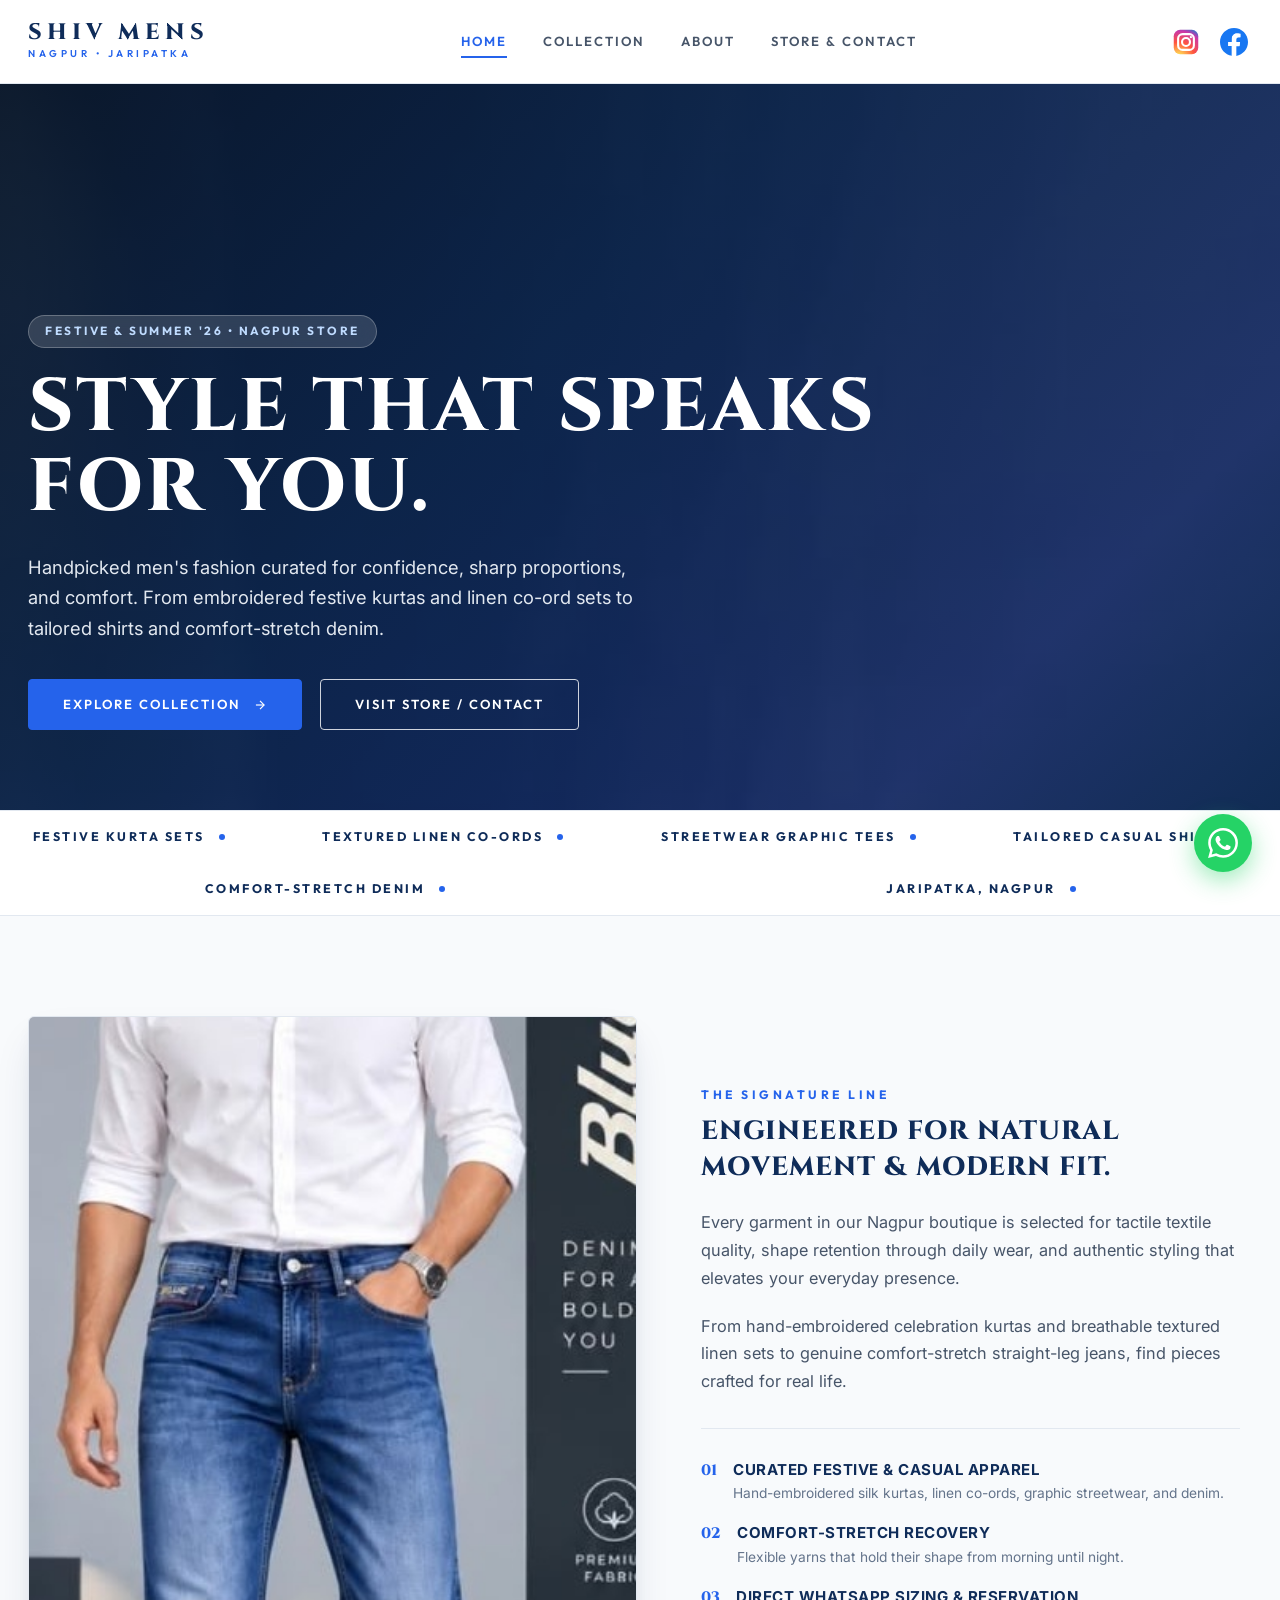
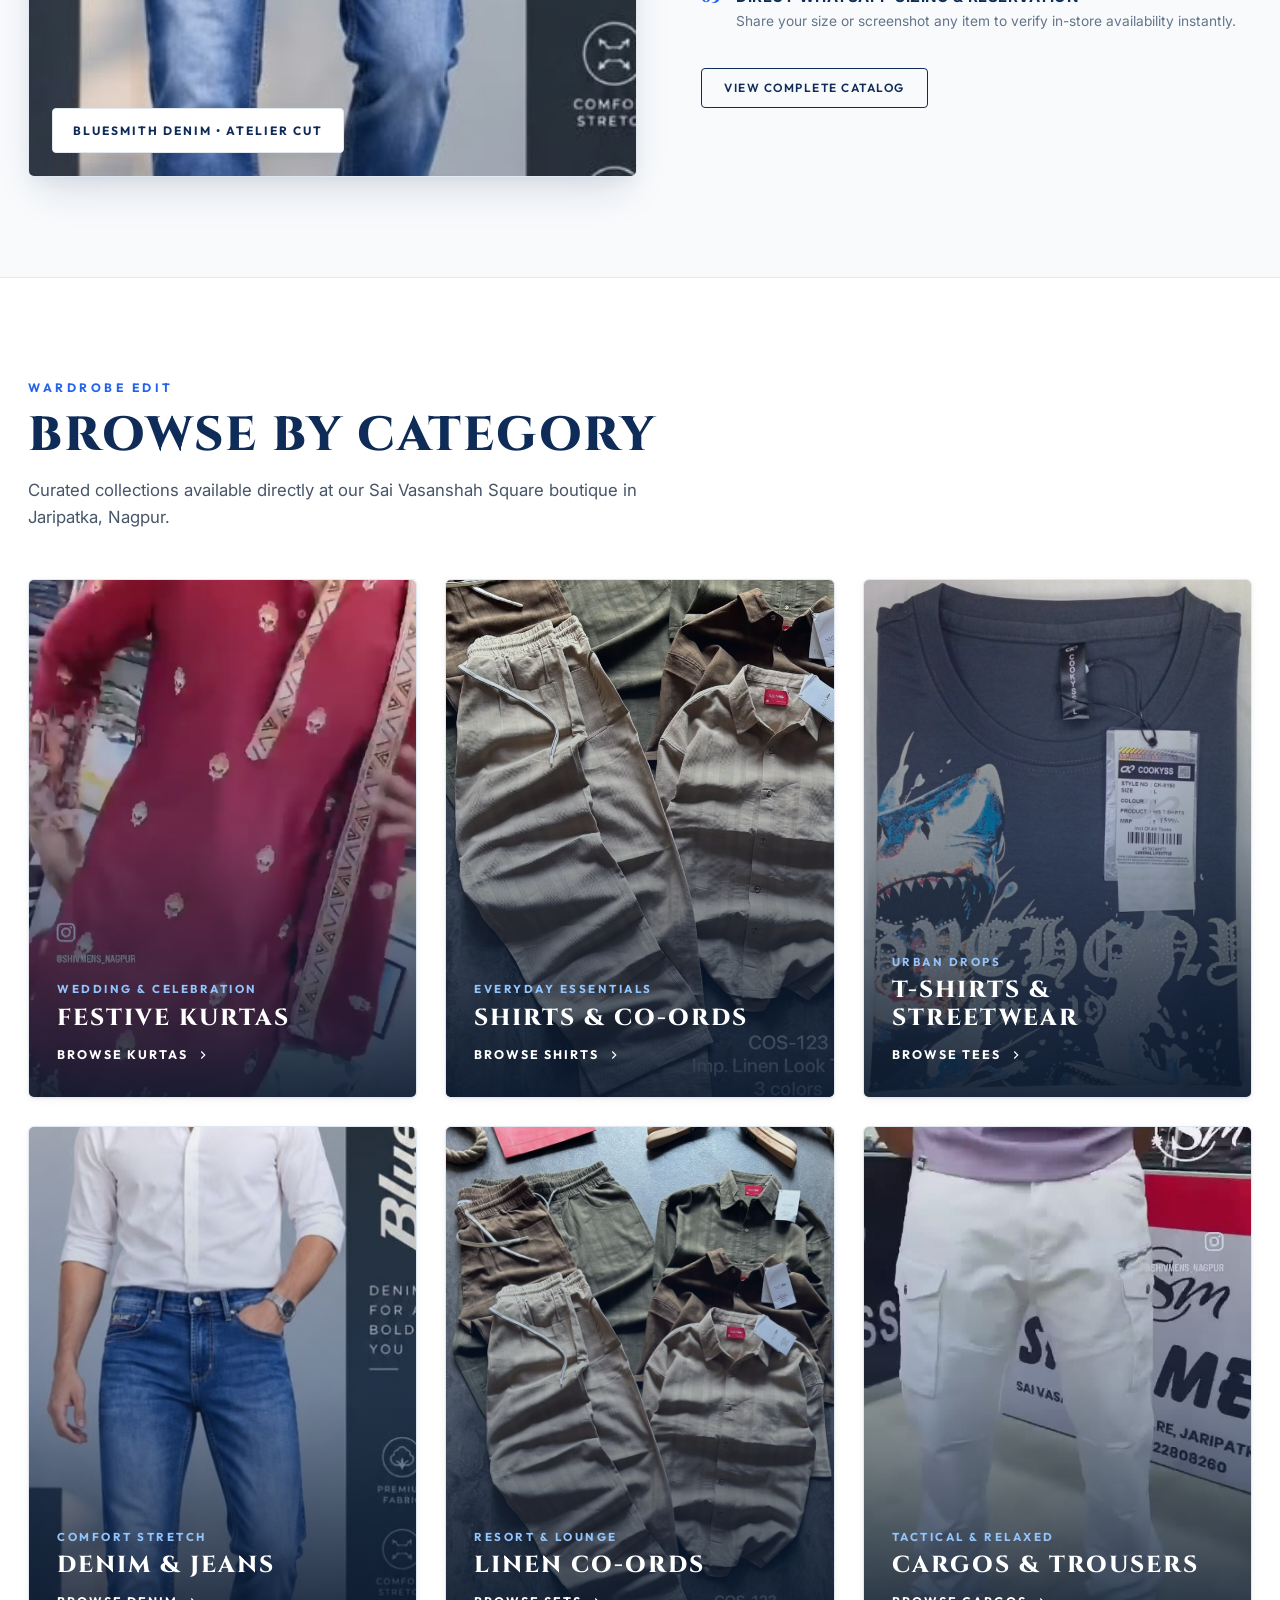
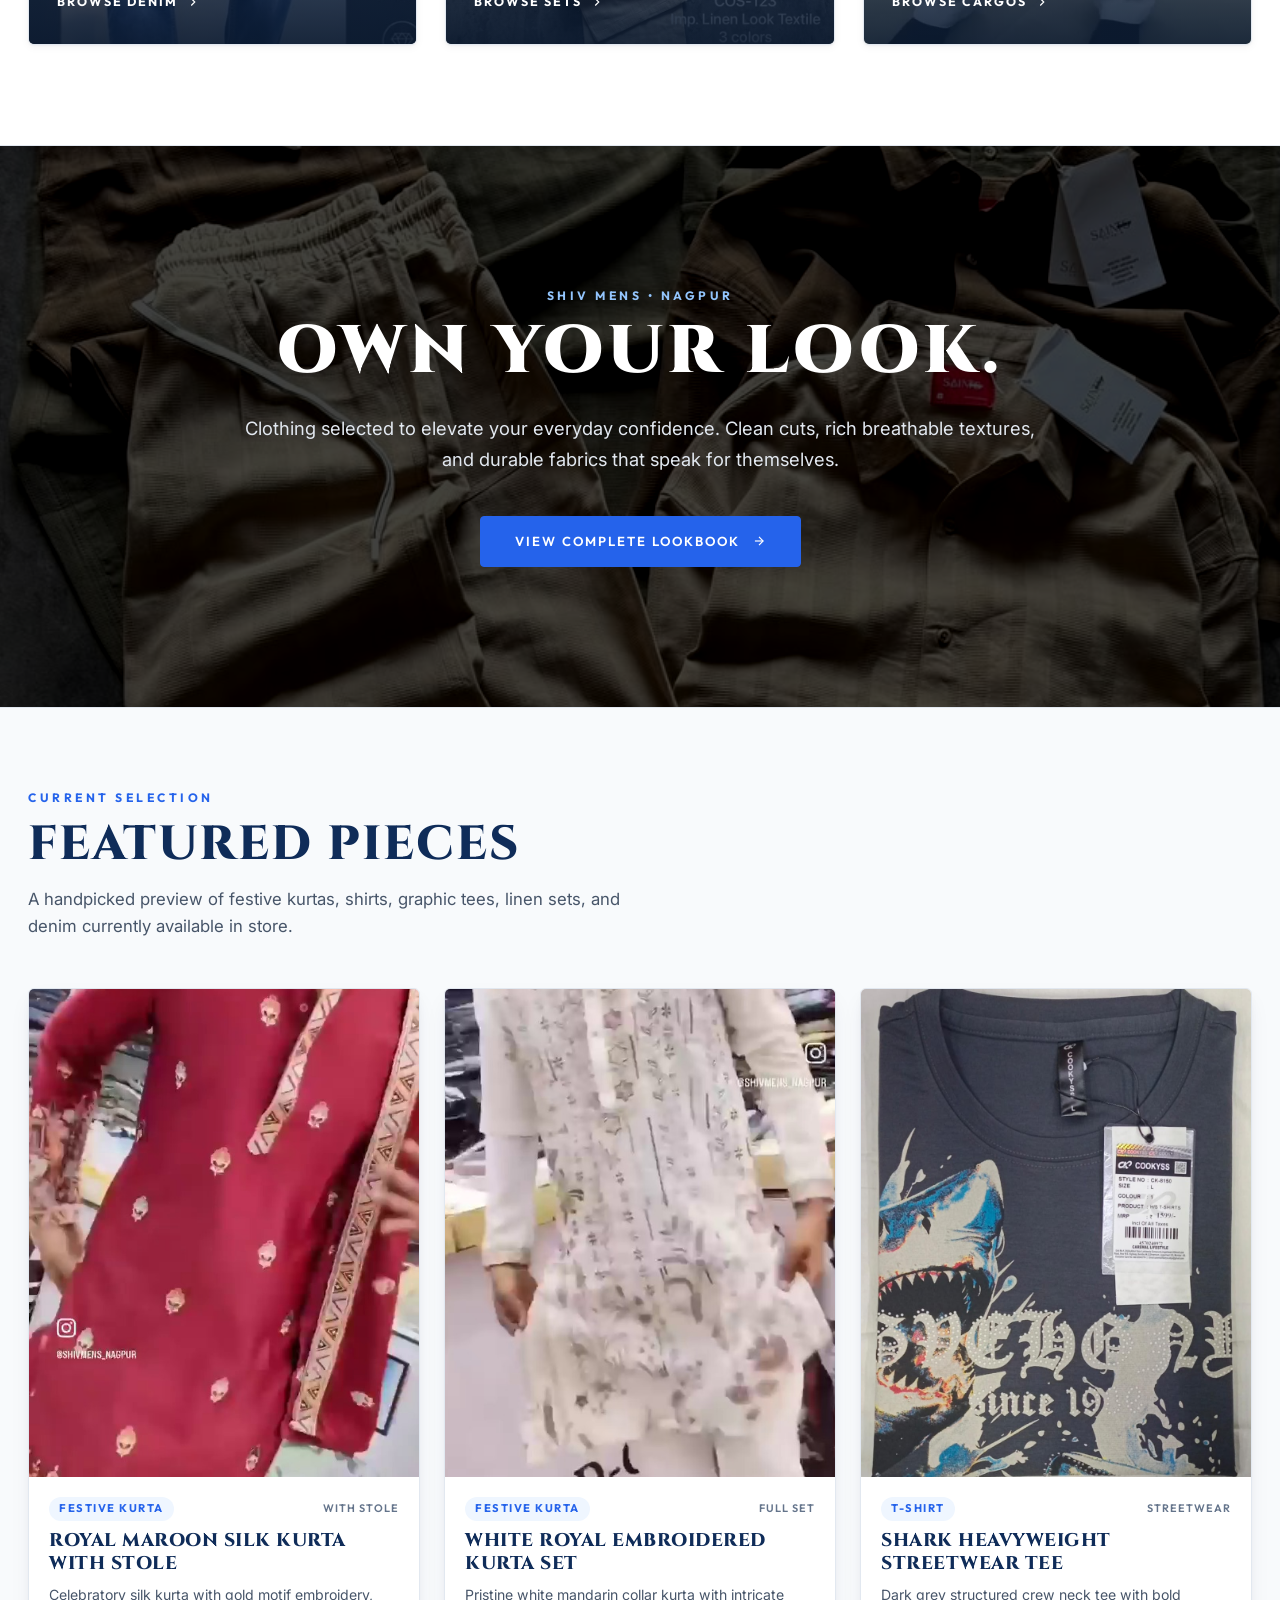
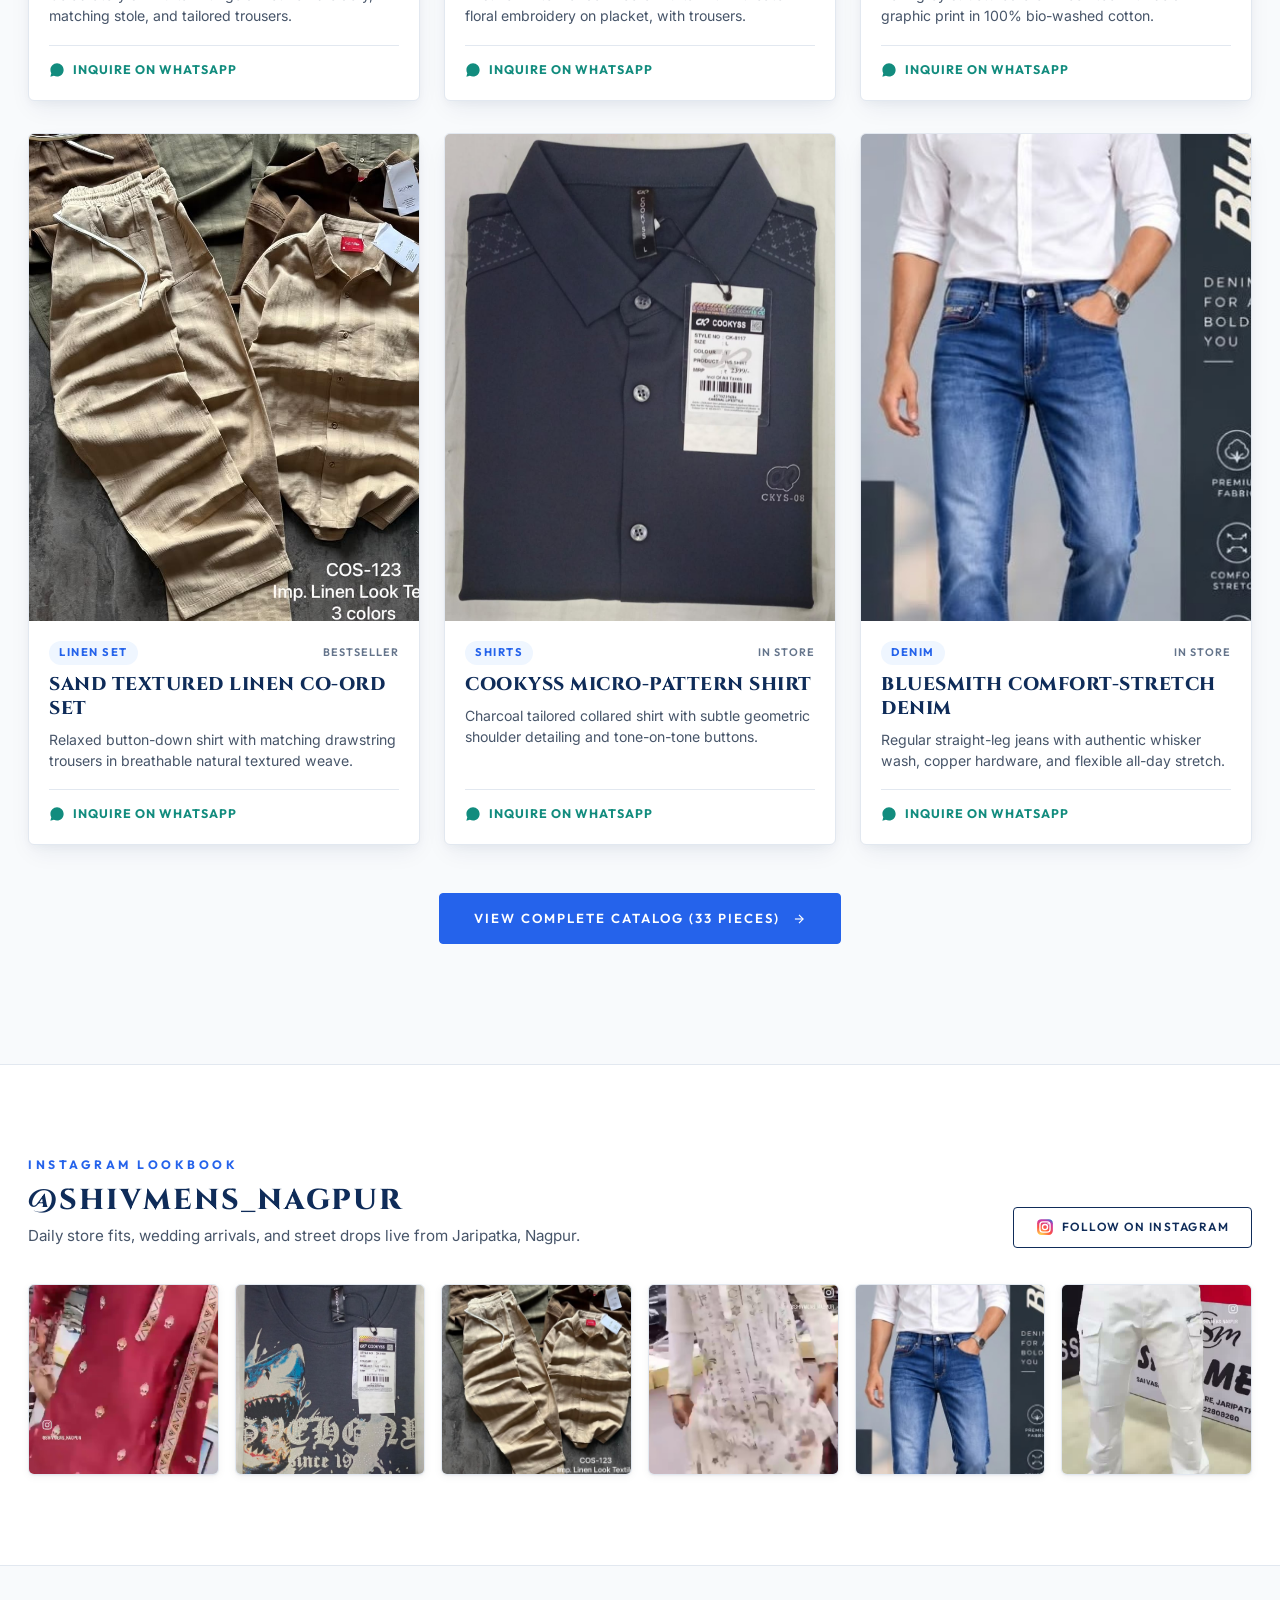
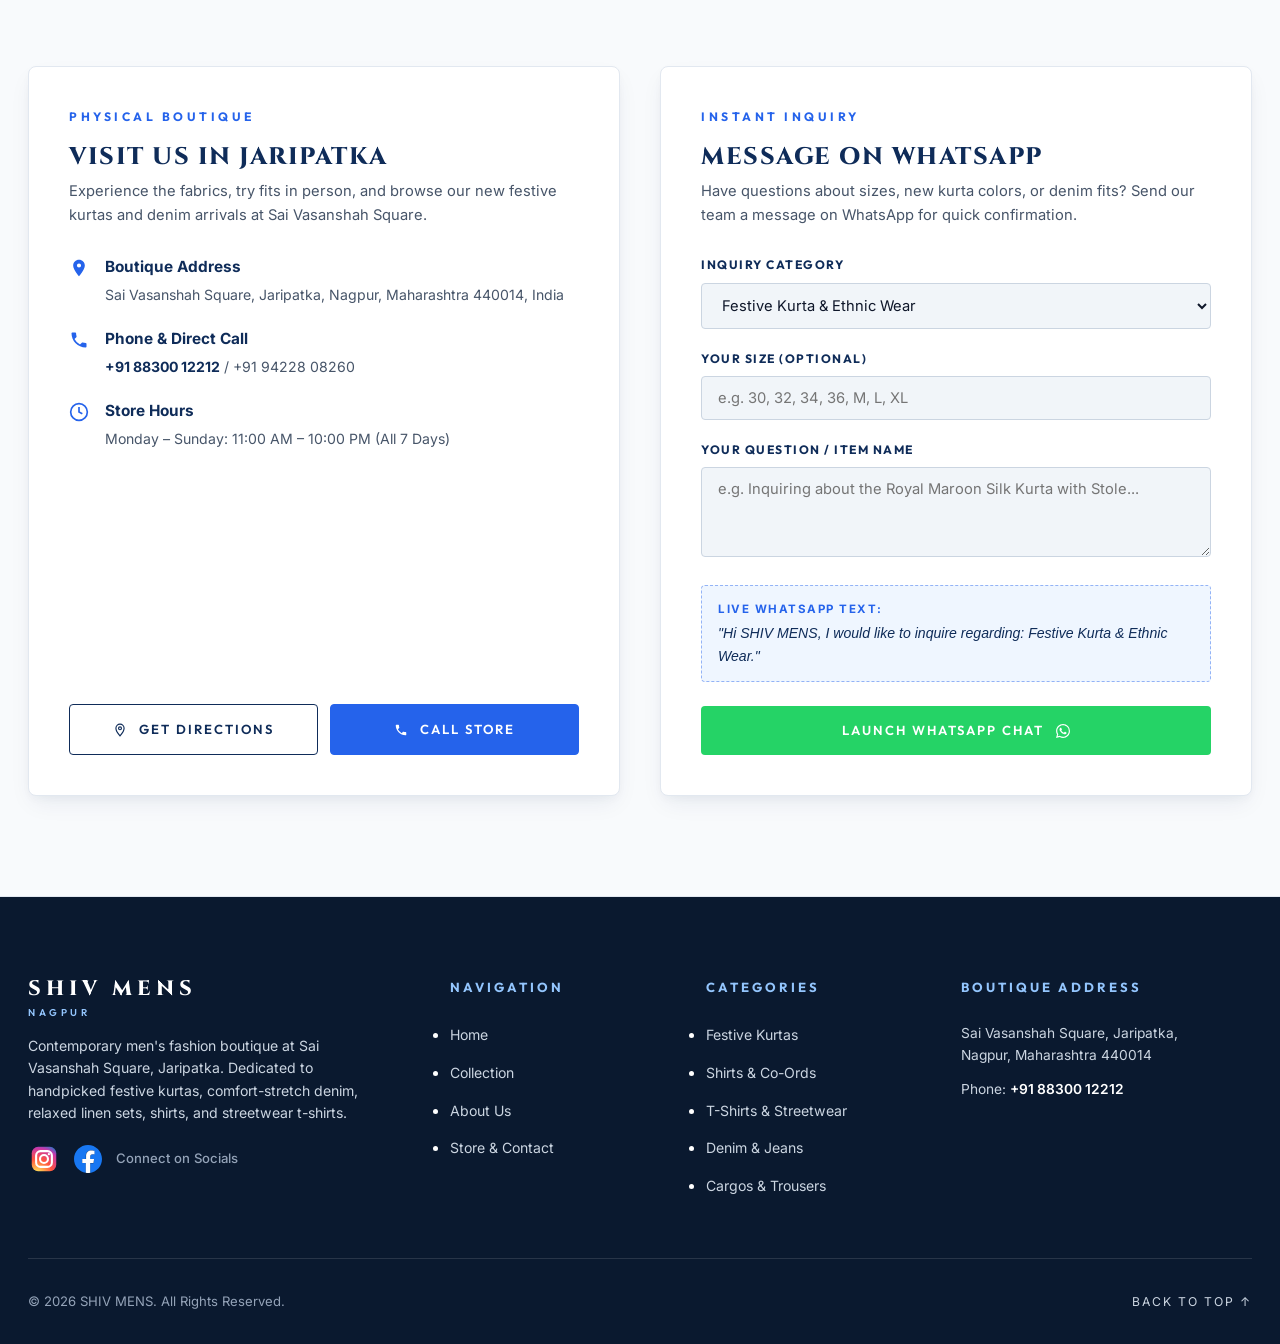
==== commit 0698d3f5: "fix: replace monochrome icons with authentic real Instagram gradient and Facebook Meta brand icons a" ====
--- a/index.html
+++ b/index.html
@@ -37,11 +37,11 @@
 
       <!-- Header Actions (Social Icons) -->
       <div class="header-actions">
-        <a href="https://www.instagram.com/shivmens_nagpur" target="_blank" rel="noopener noreferrer" class="header-social-icon js-instagram-link" aria-label="Instagram" title="Instagram">
-          <svg viewBox="0 0 24 24" fill="currentColor"><path d="M12 2.163c3.204 0 3.584.012 4.85.07 3.252.148 4.771 1.691 4.919 4.919.058 1.265.069 1.645.069 4.849 0 3.205-.012 3.584-.069 4.849-.149 3.225-1.664 4.771-4.919 4.919-1.266.058-1.644.07-4.85.07-3.204 0-3.584-.012-4.849-.07-3.26-.149-4.771-1.699-4.919-4.92-.058-1.265-.07-1.644-.07-4.849 0-3.204.013-3.583.07-4.849.149-3.227 1.664-4.771 4.919-4.919 1.266-.057 1.645-.069 4.849-.069zm0 5.838c-3.403 0-6.162 2.759-6.162 6.162s2.759 6.163 6.162 6.163 6.162-2.759 6.162-6.163c0-3.403-2.759-6.162-6.162-6.162zm0 10.162c-2.209 0-4-1.79-4-4 0-2.209 1.791-4 4-4s4 1.791 4 4c0 2.21-1.791 4-4 4zm6.406-11.845c-.796 0-1.441.645-1.441 1.44s.645 1.44 1.441 1.44c.795 0 1.439-.645 1.439-1.44s-.644-1.44-1.439-1.44z"/></svg>
+        <a href="https://www.instagram.com/shivmens_nagpur" target="_blank" rel="noopener noreferrer" class="header-social-icon js-instagram-link" aria-label="Instagram" title="Follow @shivmens_nagpur on Instagram">
+          <img src="assets/icons/instagram.svg" alt="Instagram" width="28" height="28">
         </a>
-        <a href="https://www.facebook.com/shivmens_nagpur" target="_blank" rel="noopener noreferrer" class="header-social-icon js-facebook-link" aria-label="Facebook" title="Facebook">
-          <svg viewBox="0 0 24 24" fill="currentColor"><path d="M24 12.073c0-6.627-5.373-12-12-12s-12 5.373-12 12c0 5.99 4.388 10.954 10.125 11.854v-8.385H7.078v-3.47h3.047V9.43c0-3.007 1.792-4.669 4.533-4.669 1.312 0 2.686.235 2.686.235v2.953H15.83c-1.491 0-1.956.925-1.956 1.874v2.25h3.328l-.532 3.47h-2.796v8.385C19.612 23.027 24 18.062 24 12.073z"/></svg>
+        <a href="https://www.facebook.com/shivmens_nagpur" target="_blank" rel="noopener noreferrer" class="header-social-icon js-facebook-link" aria-label="Facebook" title="Follow shivmens_nagpur on Facebook">
+          <img src="assets/icons/facebook.svg" alt="Facebook" width="28" height="28">
         </a>
 
         <!-- Mobile Menu Button -->
@@ -74,6 +74,15 @@
       <p><strong>Sai Vasanshah Square, Jaripatka</strong></p>
       <p>Nagpur, Maharashtra 440014</p>
       <p>Direct: +91 88300 12212</p>
+      <div style="margin-top: 14px; display: flex; align-items: center; gap: 10px;">
+        <span style="font-size: 0.8rem; color: var(--text-muted); font-weight: 600; text-transform: uppercase;">Follow:</span>
+        <a href="https://www.instagram.com/shivmens_nagpur" target="_blank" rel="noopener noreferrer" class="header-social-icon js-instagram-link" aria-label="Instagram" title="Instagram">
+          <img src="assets/icons/instagram.svg" alt="Instagram" width="26" height="26">
+        </a>
+        <a href="https://www.facebook.com/shivmens_nagpur" target="_blank" rel="noopener noreferrer" class="header-social-icon js-facebook-link" aria-label="Facebook" title="Facebook">
+          <img src="assets/icons/facebook.svg" alt="Facebook" width="26" height="26">
+        </a>
+      </div>
     </div>
   </aside>
   <div class="drawer-backdrop"></div>
@@ -457,7 +466,8 @@
             </p>
           </div>
           <div>
-            <a href="https://www.instagram.com/shivmens_nagpur" target="_blank" rel="noopener noreferrer" class="btn btn-outline btn-sm js-instagram-link">
+            <a href="https://www.instagram.com/shivmens_nagpur" target="_blank" rel="noopener noreferrer" class="btn btn-outline btn-sm js-instagram-link" style="display: inline-flex; align-items: center; gap: 8px;">
+              <img src="assets/icons/instagram.svg" alt="" width="18" height="18" style="display: inline-block;">
               <span>FOLLOW ON INSTAGRAM</span>
             </a>
           </div>
@@ -468,48 +478,48 @@
           <a href="https://www.instagram.com/shivmens_nagpur" target="_blank" rel="noopener noreferrer" class="social-post-card js-instagram-link">
             <img src="assets/images/collection/ethnic-festive-kurta-stole.jpg" alt="Maroon Silk Kurta Look" loading="lazy">
             <div class="social-post-hover">
-              <svg viewBox="0 0 24 24" fill="currentColor"><path d="M12 2.163c3.204 0 3.584.012 4.85.07 3.252.148 4.771 1.691 4.919 4.919.058 1.265.069 1.645.069 4.849 0 3.205-.012 3.584-.069 4.849-.149 3.225-1.664 4.771-4.919 4.919-1.266.058-1.644.07-4.85.07-3.204 0-3.584-.012-4.849-.07-3.26-.149-4.771-1.699-4.919-4.92-.058-1.265-.07-1.644-.07-4.849 0-3.204.013-3.583.07-4.849.149-3.227 1.664-4.771 4.919-4.919 1.266-.057 1.645-.069 4.849-.069zm0 5.838c-3.403 0-6.162 2.759-6.162 6.162s2.759 6.163 6.162 6.163 6.162-2.759 6.162-6.163c0-3.403-2.759-6.162-6.162-6.162zm0 10.162c-2.209 0-4-1.79-4-4 0-2.209 1.791-4 4-4s4 1.791 4 4c0 2.21-1.791 4-4 4zm6.406-11.845c-.796 0-1.441.645-1.441 1.44s.645 1.44 1.441 1.44c.795 0 1.439-.645 1.439-1.44s-.644-1.44-1.439-1.44z"/></svg>
-              <span>Festive Kurta</span>
+              <img src="assets/icons/instagram.svg" alt="Instagram" width="34" height="34" style="filter: drop-shadow(0 4px 8px rgba(0,0,0,0.5));">
+              <span style="font-weight: 600; margin-top: 6px;">Festive Kurta</span>
             </div>
           </a>
 
           <a href="https://www.instagram.com/shivmens_nagpur" target="_blank" rel="noopener noreferrer" class="social-post-card js-instagram-link">
             <img src="assets/images/collection/streetwear-shark-tshirt.jpg" alt="Shark Graphic Streetwear Look" loading="lazy">
             <div class="social-post-hover">
-              <svg viewBox="0 0 24 24" fill="currentColor"><path d="M12 2.163c3.204 0 3.584.012 4.85.07 3.252.148 4.771 1.691 4.919 4.919.058 1.265.069 1.645.069 4.849 0 3.205-.012 3.584-.069 4.849-.149 3.225-1.664 4.771-4.919 4.919-1.266.058-1.644.07-4.85.07-3.204 0-3.584-.012-4.849-.07-3.26-.149-4.771-1.699-4.919-4.92-.058-1.265-.07-1.644-.07-4.849 0-3.204.013-3.583.07-4.849.149-3.227 1.664-4.771 4.919-4.919 1.266-.057 1.645-.069 4.849-.069zm0 5.838c-3.403 0-6.162 2.759-6.162 6.162s2.759 6.163 6.162 6.163 6.162-2.759 6.162-6.163c0-3.403-2.759-6.162-6.162-6.162zm0 10.162c-2.209 0-4-1.79-4-4 0-2.209 1.791-4 4-4s4 1.791 4 4c0 2.21-1.791 4-4 4zm6.406-11.845c-.796 0-1.441.645-1.441 1.44s.645 1.44 1.441 1.44c.795 0 1.439-.645 1.439-1.44s-.644-1.44-1.439-1.44z"/></svg>
-              <span>Streetwear Tee</span>
+              <img src="assets/icons/instagram.svg" alt="Instagram" width="34" height="34" style="filter: drop-shadow(0 4px 8px rgba(0,0,0,0.5));">
+              <span style="font-weight: 600; margin-top: 6px;">Streetwear Tee</span>
             </div>
           </a>
 
           <a href="https://www.instagram.com/shivmens_nagpur" target="_blank" rel="noopener noreferrer" class="social-post-card js-instagram-link">
             <img src="assets/images/collection/linen-sand-coord-shirt.jpg" alt="Sand Linen Co-Ord Look" loading="lazy">
             <div class="social-post-hover">
-              <svg viewBox="0 0 24 24" fill="currentColor"><path d="M12 2.163c3.204 0 3.584.012 4.85.07 3.252.148 4.771 1.691 4.919 4.919.058 1.265.069 1.645.069 4.849 0 3.205-.012 3.584-.069 4.849-.149 3.225-1.664 4.771-4.919 4.919-1.266.058-1.644.07-4.85.07-3.204 0-3.584-.012-4.849-.07-3.26-.149-4.771-1.699-4.919-4.92-.058-1.265-.07-1.644-.07-4.849 0-3.204.013-3.583.07-4.849.149-3.227 1.664-4.771 4.919-4.919 1.266-.057 1.645-.069 4.849-.069zm0 5.838c-3.403 0-6.162 2.759-6.162 6.162s2.759 6.163 6.162 6.163 6.162-2.759 6.162-6.163c0-3.403-2.759-6.162-6.162-6.162zm0 10.162c-2.209 0-4-1.79-4-4 0-2.209 1.791-4 4-4s4 1.791 4 4c0 2.21-1.791 4-4 4zm6.406-11.845c-.796 0-1.441.645-1.441 1.44s.645 1.44 1.441 1.44c.795 0 1.439-.645 1.439-1.44s-.644-1.44-1.439-1.44z"/></svg>
-              <span>Linen Set</span>
+              <img src="assets/icons/instagram.svg" alt="Instagram" width="34" height="34" style="filter: drop-shadow(0 4px 8px rgba(0,0,0,0.5));">
+              <span style="font-weight: 600; margin-top: 6px;">Linen Set</span>
             </div>
           </a>
 
           <a href="https://www.instagram.com/shivmens_nagpur" target="_blank" rel="noopener noreferrer" class="social-post-card js-instagram-link">
             <img src="assets/images/collection/ethnic-embroidered-white-kurta.jpg" alt="White Royal Embroidered Kurta Look" loading="lazy">
             <div class="social-post-hover">
-              <svg viewBox="0 0 24 24" fill="currentColor"><path d="M12 2.163c3.204 0 3.584.012 4.85.07 3.252.148 4.771 1.691 4.919 4.919.058 1.265.069 1.645.069 4.849 0 3.205-.012 3.584-.069 4.849-.149 3.225-1.664 4.771-4.919 4.919-1.266.058-1.644.07-4.85.07-3.204 0-3.584-.012-4.849-.07-3.26-.149-4.771-1.699-4.919-4.92-.058-1.265-.07-1.644-.07-4.849 0-3.204.013-3.583.07-4.849.149-3.227 1.664-4.771 4.919-4.919 1.266-.057 1.645-.069 4.849-.069zm0 5.838c-3.403 0-6.162 2.759-6.162 6.162s2.759 6.163 6.162 6.163 6.162-2.759 6.162-6.163c0-3.403-2.759-6.162-6.162-6.162zm0 10.162c-2.209 0-4-1.79-4-4 0-2.209 1.791-4 4-4s4 1.791 4 4c0 2.21-1.791 4-4 4zm6.406-11.845c-.796 0-1.441.645-1.441 1.44s.645 1.44 1.441 1.44c.795 0 1.439-.645 1.439-1.44s-.644-1.44-1.439-1.44z"/></svg>
-              <span>White Kurta</span>
+              <img src="assets/icons/instagram.svg" alt="Instagram" width="34" height="34" style="filter: drop-shadow(0 4px 8px rgba(0,0,0,0.5));">
+              <span style="font-weight: 600; margin-top: 6px;">White Kurta</span>
             </div>
           </a>
 
           <a href="https://www.instagram.com/shivmens_nagpur" target="_blank" rel="noopener noreferrer" class="social-post-card js-instagram-link">
             <img src="assets/images/collection/denim-classic-front.jpg" alt="Bluesmith Denim Look" loading="lazy">
             <div class="social-post-hover">
-              <svg viewBox="0 0 24 24" fill="currentColor"><path d="M12 2.163c3.204 0 3.584.012 4.85.07 3.252.148 4.771 1.691 4.919 4.919.058 1.265.069 1.645.069 4.849 0 3.205-.012 3.584-.069 4.849-.149 3.225-1.664 4.771-4.919 4.919-1.266.058-1.644.07-4.85.07-3.204 0-3.584-.012-4.849-.07-3.26-.149-4.771-1.699-4.919-4.92-.058-1.265-.07-1.644-.07-4.849 0-3.204.013-3.583.07-4.849.149-3.227 1.664-4.771 4.919-4.919 1.266-.057 1.645-.069 4.849-.069zm0 5.838c-3.403 0-6.162 2.759-6.162 6.162s2.759 6.163 6.162 6.163 6.162-2.759 6.162-6.163c0-3.403-2.759-6.162-6.162-6.162zm0 10.162c-2.209 0-4-1.79-4-4 0-2.209 1.791-4 4-4s4 1.791 4 4c0 2.21-1.791 4-4 4zm6.406-11.845c-.796 0-1.441.645-1.441 1.44s.645 1.44 1.441 1.44c.795 0 1.439-.645 1.439-1.44s-.644-1.44-1.439-1.44z"/></svg>
-              <span>Denim Fit</span>
+              <img src="assets/icons/instagram.svg" alt="Instagram" width="34" height="34" style="filter: drop-shadow(0 4px 8px rgba(0,0,0,0.5));">
+              <span style="font-weight: 600; margin-top: 6px;">Denim Fit</span>
             </div>
           </a>
 
           <a href="https://www.instagram.com/shivmens_nagpur" target="_blank" rel="noopener noreferrer" class="social-post-card js-instagram-link">
             <img src="assets/images/collection/cargo-utility-white.jpg" alt="White Cargo Trousers Look" loading="lazy">
             <div class="social-post-hover">
-              <svg viewBox="0 0 24 24" fill="currentColor"><path d="M12 2.163c3.204 0 3.584.012 4.85.07 3.252.148 4.771 1.691 4.919 4.919.058 1.265.069 1.645.069 4.849 0 3.205-.012 3.584-.069 4.849-.149 3.225-1.664 4.771-4.919 4.919-1.266.058-1.644.07-4.85.07-3.204 0-3.584-.012-4.849-.07-3.26-.149-4.771-1.699-4.919-4.92-.058-1.265-.07-1.644-.07-4.849 0-3.204.013-3.583.07-4.849.149-3.227 1.664-4.771 4.919-4.919 1.266-.057 1.645-.069 4.849-.069zm0 5.838c-3.403 0-6.162 2.759-6.162 6.162s2.759 6.163 6.162 6.163 6.162-2.759 6.162-6.163c0-3.403-2.759-6.162-6.162-6.162zm0 10.162c-2.209 0-4-1.79-4-4 0-2.209 1.791-4 4-4s4 1.791 4 4c0 2.21-1.791 4-4 4zm6.406-11.845c-.796 0-1.441.645-1.441 1.44s.645 1.44 1.441 1.44c.795 0 1.439-.645 1.439-1.44s-.644-1.44-1.439-1.44z"/></svg>
-              <span>Utility Cargo</span>
+              <img src="assets/icons/instagram.svg" alt="Instagram" width="34" height="34" style="filter: drop-shadow(0 4px 8px rgba(0,0,0,0.5));">
+              <span style="font-weight: 600; margin-top: 6px;">Utility Cargo</span>
             </div>
           </a>
 
@@ -623,6 +633,15 @@
           <p style="font-size: 0.88rem; color: #CBD5E1; line-height: 1.6; margin-top: 14px; max-width: 360px;">
             Contemporary men's fashion boutique at Sai Vasanshah Square, Jaripatka. Dedicated to handpicked festive kurtas, comfort-stretch denim, relaxed linen sets, shirts, and streetwear t-shirts.
           </p>
+          <div style="margin-top: 18px; display: flex; align-items: center; gap: 12px;">
+            <a href="https://www.instagram.com/shivmens_nagpur" target="_blank" rel="noopener noreferrer" class="footer-social-icon js-instagram-link" aria-label="Instagram" title="Follow @shivmens_nagpur on Instagram">
+              <img src="assets/icons/instagram.svg" alt="Instagram" width="28" height="28">
+            </a>
+            <a href="https://www.facebook.com/shivmens_nagpur" target="_blank" rel="noopener noreferrer" class="footer-social-icon js-facebook-link" aria-label="Facebook" title="Follow shivmens_nagpur on Facebook">
+              <img src="assets/icons/facebook.svg" alt="Facebook" width="28" height="28">
+            </a>
+            <span style="font-size: 0.82rem; color: #94A3B8; font-weight: 500;">Connect on Socials</span>
+          </div>
         </div>
         <div>
           <h4 class="footer-col-head">Navigation</h4>
--- a/css/style.css
+++ b/css/style.css
@@ -231,25 +231,85 @@
   display: inline-flex;
   align-items: center;
   justify-content: center;
-  width: 38px;
-  height: 38px;
+  width: 36px;
+  height: 36px;
   border-radius: 50%;
+  background-color: transparent;
+  border: none;
+  transition: transform var(--duration-fast) var(--ease-out), filter var(--duration-fast) var(--ease-out);
+  text-decoration: none;
+  cursor: pointer;
+  padding: 0;
+}
+
+.header-social-icon:hover {
+  transform: translateY(-2px) scale(1.1);
+}
+
+.header-social-icon img,
+.header-social-icon svg {
+  width: 28px;
+  height: 28px;
+  display: block;
+}
+
+.header-social-icon.js-instagram-link:hover img,
+.header-social-icon.js-instagram-link:hover svg {
+  filter: drop-shadow(0 4px 10px rgba(214, 36, 159, 0.45));
+}
+
+.header-social-icon.js-facebook-link:hover img,
+.header-social-icon.js-facebook-link:hover svg {
+  filter: drop-shadow(0 4px 10px rgba(24, 119, 242, 0.45));
+}
+
+/* Footer & Mobile Social Badges */
+.footer-social-icon {
+  display: inline-flex;
+  align-items: center;
+  justify-content: center;
+  width: 32px;
+  height: 32px;
+  border-radius: 50%;
+  background: transparent;
+  transition: transform var(--duration-fast) var(--ease-out), filter var(--duration-fast) var(--ease-out);
+  text-decoration: none;
+}
+
+.footer-social-icon:hover {
+  transform: translateY(-2px) scale(1.12);
+}
+
+.footer-social-icon.js-instagram-link:hover img {
+  filter: drop-shadow(0 4px 12px rgba(214, 36, 159, 0.65));
+}
+
+.footer-social-icon.js-facebook-link:hover img {
+  filter: drop-shadow(0 4px 12px rgba(24, 119, 242, 0.65));
+}
+
+.social-pill-badge {
+  display: inline-flex;
+  align-items: center;
+  gap: 10px;
+  padding: 8px 16px;
+  background: var(--bg-surface);
   border: 1px solid var(--border-subtle);
-  background-color: var(--bg-surface);
-  color: var(--text-secondary);
+  border-radius: 999px;
+  text-decoration: none;
+  font-size: 0.88rem;
+  font-weight: 600;
+  color: var(--text-primary);
   transition: all var(--duration-fast) var(--ease-out);
-}
-
-.header-social-icon:hover {
-  color: var(--accent-blue);
+  box-shadow: 0 1px 3px rgba(15, 23, 42, 0.05);
+}
+
+.social-pill-badge:hover {
   border-color: var(--accent-blue);
   background-color: var(--bg-blue-tint);
   transform: translateY(-2px);
-}
-
-.header-social-icon svg {
-  width: 16px;
-  height: 16px;
+  box-shadow: 0 4px 12px rgba(37, 99, 235, 0.12);
+  color: var(--accent-blue);
 }
 
 /* Mobile Toggle */
